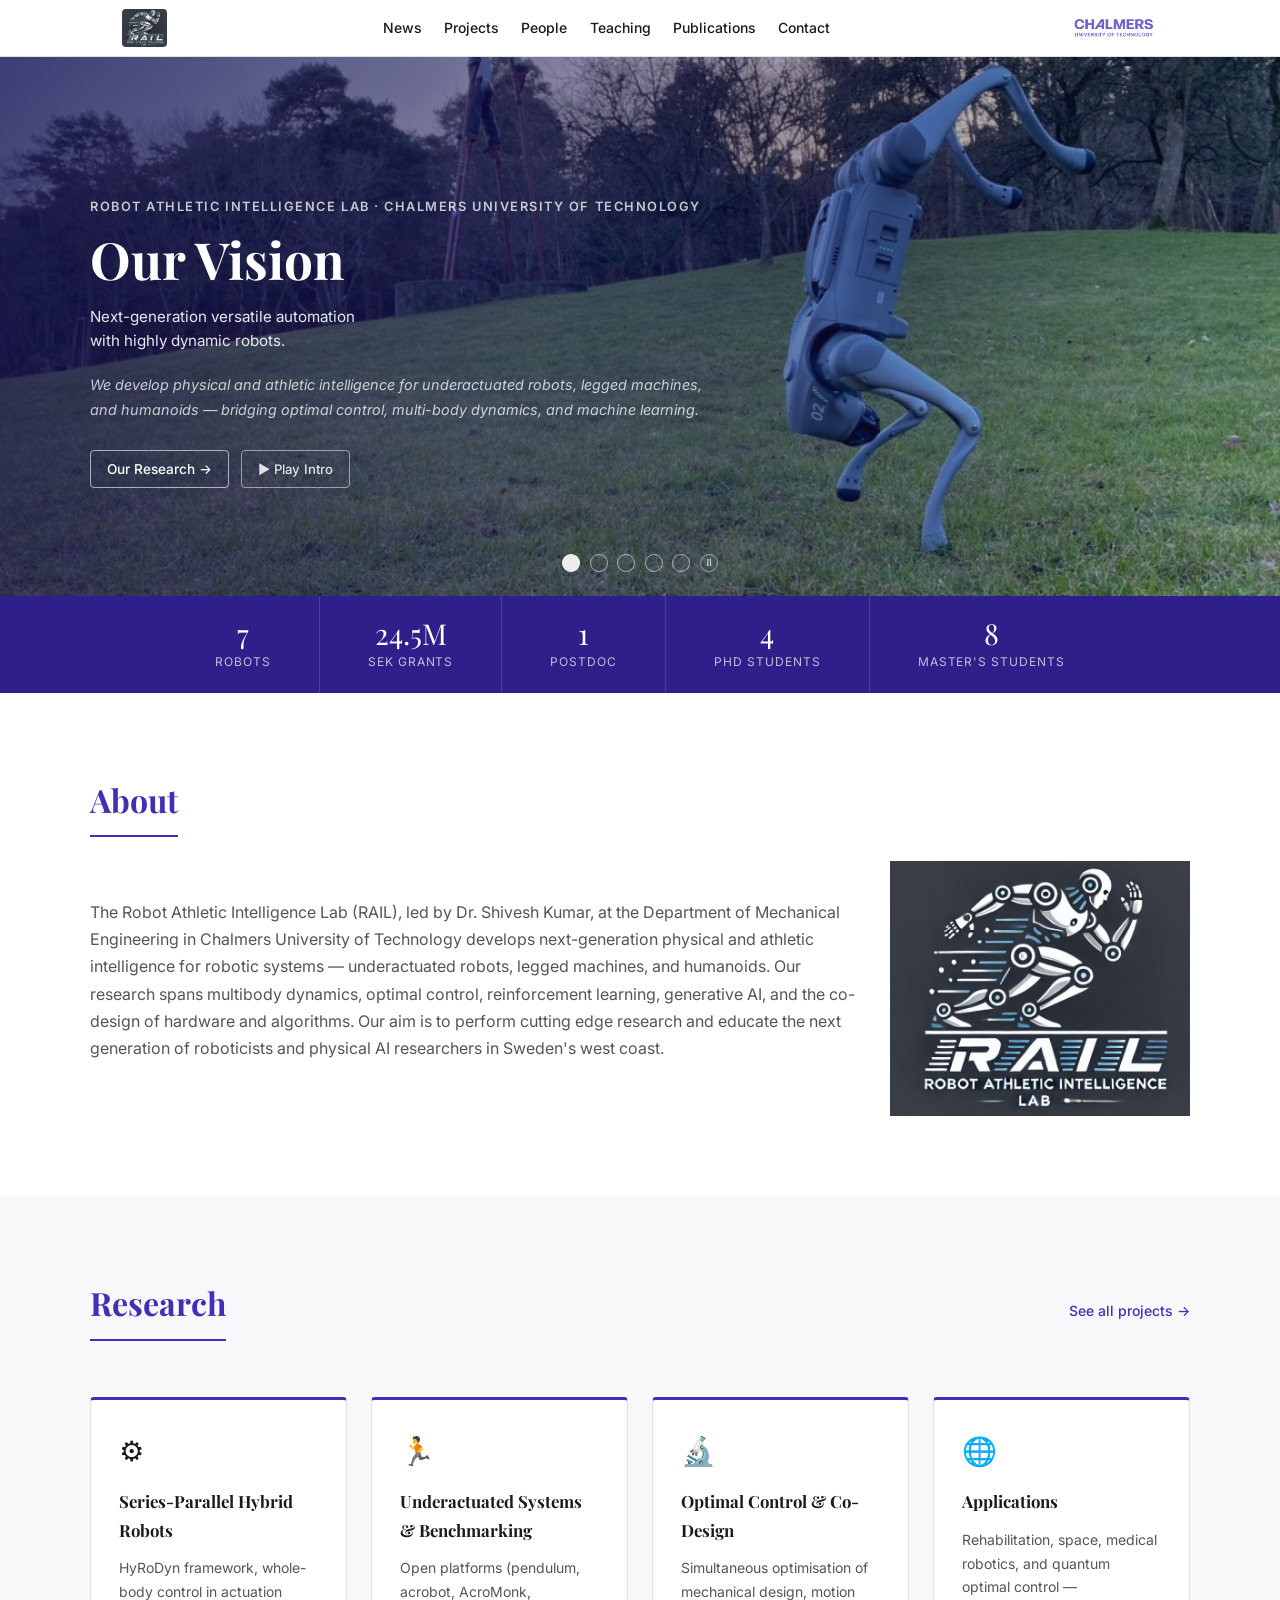
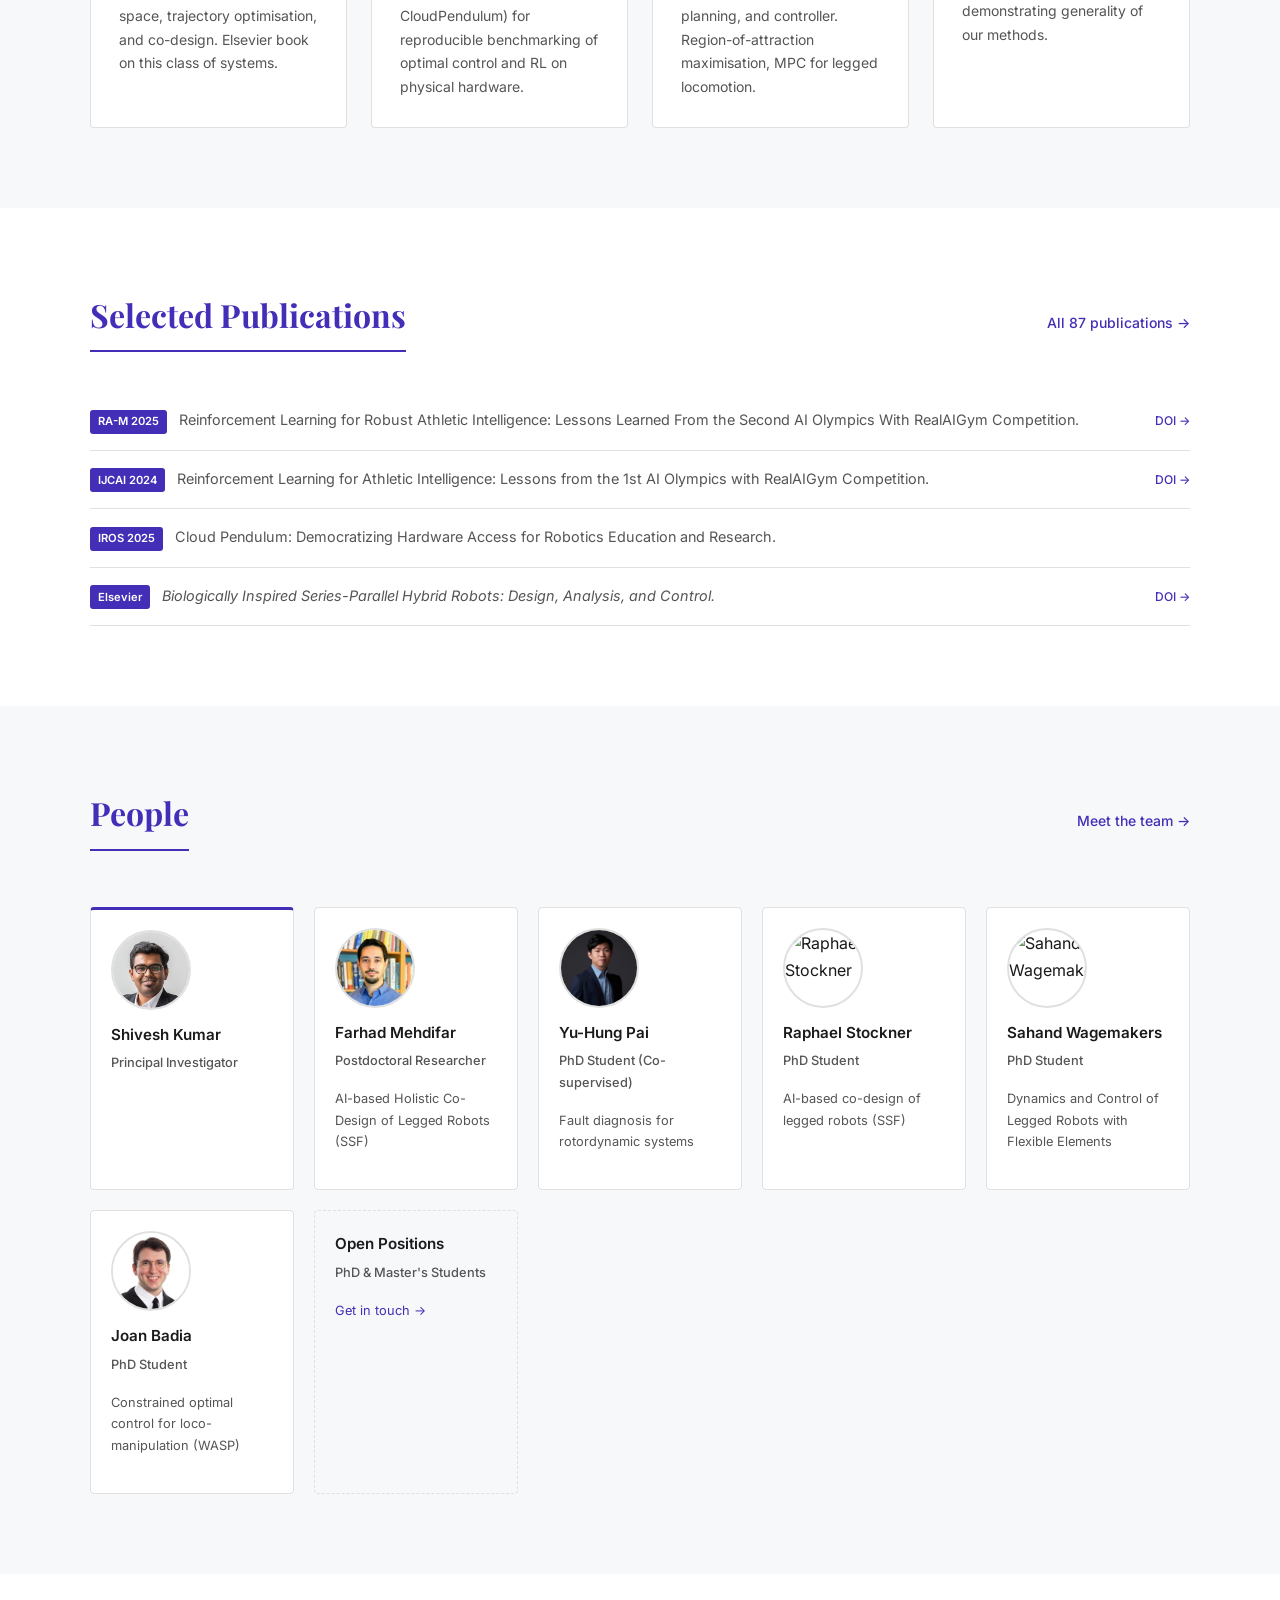
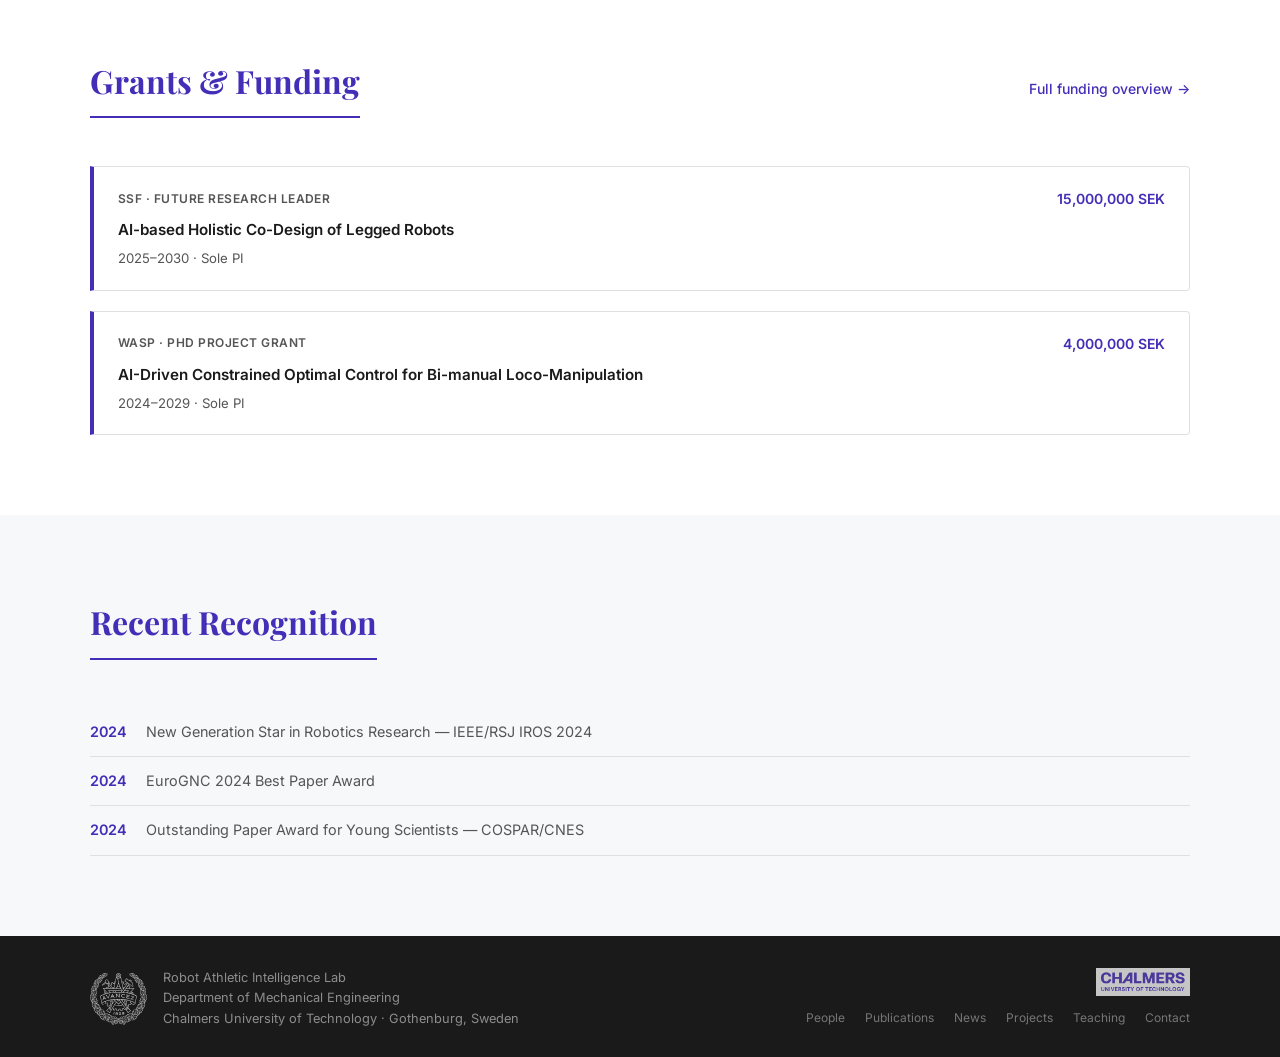
==== index.html @ a3340b0c "Add mobile-responsive layout with hamburger nav Co-Authored-By: Claude Sonnet 4.6 <noreply@anthropic" ====
<!DOCTYPE html>
<html lang="en">
<head>
  <meta charset="UTF-8" />
  <meta name="viewport" content="width=device-width, initial-scale=1.0" />
  <title>RAIL Lab – Robot Athletic Intelligence Lab, Chalmers</title>
  <link rel="stylesheet" href="style.css" />
  <link rel="preconnect" href="https://fonts.googleapis.com" />
  <link rel="preconnect" href="https://fonts.gstatic.com" crossorigin />
  <link href="https://fonts.googleapis.com/css2?family=Playfair+Display:wght@700&family=Inter:wght@400;500;600&display=swap" rel="stylesheet" />
</head>
<body>

  <nav>
    <div class="nav-inner">
      <a href="index.html" class="nav-logo"><img src="assets/logos/rail_logo_small.png" alt="RAIL Lab" /></a>
      <ul>
        
        <li><a href="news.html">News</a></li>
        <li><a href="projects.html">Projects</a></li>
        <li><a href="people.html">People</a></li>
        <li><a href="teaching.html">Teaching</a></li>
        <li><a href="publications.html">Publications</a></li>
        <li><a href="contact.html">Contact</a></li>
      </ul>
      <button class="nav-hamburger" aria-label="Toggle menu" onclick="this.classList.toggle('open');document.querySelector('nav ul').classList.toggle('open')"><span></span><span></span><span></span></button>
      <img src="assets/logos/chalmers_logo.png" alt="Chalmers University of Technology" class="nav-chalmers" />
    </div>
  </nav>

  <!-- HERO SLIDESHOW -->
  <header class="hero hero-slideshow">

    <div class="slideshow">

      <!-- Slide 1: Vision -->
      <div class="slide active">
        <img src="assets/hero/go2_headstand_garden.jpeg" alt="" />
        <div class="slide-text">
          <div class="slide-text-inner">
            <p class="hero-label">Robot Athletic Intelligence Lab · Chalmers University of Technology</p>
            <h1>Our Vision</h1>
            <p class="hero-title">Next-generation versatile automation<br>with highly dynamic robots.</p>
            <p class="hero-tagline">We develop physical and athletic intelligence for underactuated robots, legged machines, and humanoids — bridging optimal control, multi-body dynamics, and machine learning.</p>
            <div class="hero-links">
              <a href="projects.html">Our Research →</a>
              <button class="jingle-btn" onclick="document.getElementById('jingle-modal').classList.add('open');document.getElementById('jingle-video').play()">▶ Play Intro</button>
            </div>
          </div>
        </div>
      </div>

      <!-- Slide 2: PI -->
      <div class="slide">
        <img src="assets/hero/PI_HeroBanner.jpeg" alt="" style="object-position: center 20%;" />
        <span class="slide-photo-credit">Photo: Lisa Jabar</span>
        <div class="slide-text">
          <div class="slide-text-inner">
            <p class="hero-label">Principal Investigator</p>
            <h1>Shivesh Kumar</h1>
            <p class="hero-title">
              Assistant Professor (Tenure Track)<br>
              Department of Mechanical Engineering<br>
              Chalmers University of Technology, Gothenburg
            </p>
            <p class="hero-tagline">PhD <em>summa cum laude</em>, University of Bremen (2019) · Team Leader: Mechanics &amp; Control Team and Founder of Underactuated Robotics Lab, DFKI Bremen (2019–2023) · SSF Future Research Leader (2025–2030) · New Generation Star in Robotics Research, IROS 2024</p>
            <div class="hero-links">
              <a href="https://scholar.google.co.in/citations?user=2DlIOTsAAAAJ" target="_blank">Google Scholar</a>
              <a href="https://orcid.org/0000-0002-6254-3882" target="_blank">ORCID</a>
              <a href="https://www.chalmers.se/en/persons/shivesh/" target="_blank">Chalmers Profile</a>
              <a href="mailto:shivesh.kumar@chalmers.se">Email</a>
            </div>
          </div>
        </div>
      </div>

      <!-- Slide 3: Motto -->
      <div class="slide">
        <img src="assets/hero/gothenburg_science_festival.JPG" alt="" style="object-position: center 30%;" />
        <div class="slide-text">
          <div class="slide-text-inner">
            <p class="hero-label">Our Motto</p>
            <h1>Athletic Intelligence</h1>
            <p class="hero-tagline" style="font-size:1.05rem;opacity:0.9;font-style:normal;">Robots that move with the agility, efficiency, and resilience found in nature — underactuated, dynamic, and certifiably robust. An AI that is physically grounded yet connected to cognitive aspects of intelligence.</p>
            <div class="hero-links">
              <a href="projects.html">Research Themes →</a>
              <a href="projects.html">Funded Projects →</a>
              <a href="teaching.html">Teaching →</a>
            </div>
          </div>
        </div>
      </div>

      <!-- Slide 4: Awards & Funding -->
      <div class="slide">
        <img src="assets/hero/hej.jpeg" alt="" />
        <div class="slide-text">
          <div class="slide-text-inner">
            <p class="hero-label">Grants &amp; Recognition</p>
            <h1>Awards &amp; Funding</h1>
            <p class="hero-tagline" style="font-size:1rem;opacity:0.9;font-style:normal;line-height:1.9;">
              🏅 SSF Future Research Leader Grant · 15 MSEK · 2025–2030<br>
              🏅 WASP PhD Project Grant · 4 MSEK · 2024–2029<br>
              🏆 EuroGNC 2024 Best Paper Award<br>
              ⭐ New Generation Star in Robotics Research — IEEE/RSJ IROS 2024<br>
              🤖 No. of Robots: 7
            </p>
            <div class="hero-links">
              <a href="projects.html">All Projects →</a>
              <a href="publications.html">Publications →</a>
            </div>
          </div>
        </div>
      </div>

      <!-- Slide 5: Join the Lab -->
      <div class="slide">
        <img src="assets/hero/go2_standing_chalmers_garden.jpeg" alt="" />
        <div class="slide-text">
          <div class="slide-text-inner">
            <p class="hero-label">Join the Lab</p>
            <h1>Open Positions</h1>
            <p class="hero-tagline" style="font-size:1rem;opacity:0.9;font-style:normal;">We welcome motivated PhD students, postdoctoral researchers, and master's thesis students passionate about underactuated robotics, optimal control, reinforcement learning, and open reproducible science.</p>
            <div class="hero-links">
              <a href="people.html">Meet the Team →</a>
              <a href="contact.html">Get in Touch →</a>
            </div>
          </div>
        </div>
      </div>

    </div><!-- /.slideshow -->

    <!-- Dot navigation -->
    <div class="slide-dots" id="slide-dots">
      <button class="dot active" data-slide="0"></button>
      <button class="dot" data-slide="1"></button>
      <button class="dot" data-slide="2"></button>
      <button class="dot" data-slide="3"></button>
      <button class="dot" data-slide="4"></button>
      <button class="slide-playpause" id="slide-playpause" aria-label="Pause slideshow">⏸</button>
    </div>

  </header>

  <script>
    (function() {
      const slides = document.querySelectorAll('.slide');
      const dots   = document.querySelectorAll('.dot');
      let cur = 0, timer;
      let playing = true;
      const btn = document.getElementById('slide-playpause');

      function goTo(n) {
        slides[cur].classList.remove('active');
        dots[cur].classList.remove('active');
        cur = (n + slides.length) % slides.length;
        slides[cur].classList.add('active');
        dots[cur].classList.add('active');
      }

      function start() { timer = setInterval(() => goTo(cur + 1), 6000); }
      function stop()  { clearInterval(timer); }
      function reset() { stop(); start(); }

      btn.addEventListener('click', () => {
        if (playing) { stop(); btn.textContent = '▶'; btn.setAttribute('aria-label', 'Play slideshow'); }
        else         { start(); btn.textContent = '⏸'; btn.setAttribute('aria-label', 'Pause slideshow'); }
        playing = !playing;
      });

      dots.forEach(d => d.addEventListener('click', () => { goTo(+d.dataset.slide); if (playing) reset(); }));
      start();
    })();
  </script>

  <!-- JINGLE MODAL -->
  <div id="jingle-modal" class="jingle-modal" onclick="if(event.target===this){this.classList.remove('open');document.getElementById('jingle-video').pause();document.getElementById('jingle-video').currentTime=0;}">
    <div class="jingle-modal-inner">
      <button class="jingle-close" onclick="document.getElementById('jingle-modal').classList.remove('open');document.getElementById('jingle-video').pause();document.getElementById('jingle-video').currentTime=0;">×</button>
      <video id="jingle-video" src="assets/logos/rail_logo_5s.mp4" controls></video>
    </div>
  </div>

  <!-- STATS BAR -->
  <section class="stats-bar">
    <div class="stat"><span class="stat-num">7</span><span class="stat-label">Robots</span></div>
    <div class="stat"><span class="stat-num">24.5M</span><span class="stat-label">SEK Grants</span></div>
    <div class="stat"><span class="stat-num">1</span><span class="stat-label">Postdoc</span></div>
    <div class="stat"><span class="stat-num">4</span><span class="stat-label">PhD Students</span></div>
    <div class="stat"><span class="stat-num">8</span><span class="stat-label">Master's Students</span></div>
  </section>

  <!-- ABOUT -->
  <section class="section">
    <div class="container">
      <h2>About</h2>
      <div style="display:flex; gap:2rem; align-items:center;">
        <div style="flex:1;">
          <p>
            The Robot Athletic Intelligence Lab (RAIL), led by Dr. Shivesh Kumar, at the Department of
            Mechanical Engineering in Chalmers University of Technology develops next-generation physical
            and athletic intelligence for robotic systems — underactuated robots, legged machines, and
            humanoids. Our research spans multibody dynamics, optimal control, reinforcement learning,
            generative AI, and the co-design of hardware and algorithms. Our aim is to perform cutting
            edge research and educate the next generation of roboticists and physical AI researchers in
            Sweden's west coast.
          </p>
        </div>
        <img src="assets/logos/rail_logo.png" alt="RAIL Lab Logo" style="width:300px; flex-shrink:0;" />
      </div>
    </div>
  </section>

  <!-- RESEARCH PREVIEW -->
  <section class="section section-alt">
    <div class="container">
      <div class="section-header">
        <h2>Research</h2>
        <a href="projects.html" class="see-all">See all projects →</a>
      </div>
      <div class="theme-grid">
        <div class="theme-card">
          <div class="theme-icon">⚙</div>
          <h3>Series-Parallel Hybrid Robots</h3>
          <p>HyRoDyn framework, whole-body control in actuation space, trajectory optimisation, and co-design. Elsevier book on this class of systems.</p>
        </div>
        <div class="theme-card">
          <div class="theme-icon">🏃</div>
          <h3>Underactuated Systems &amp; Benchmarking</h3>
          <p>Open platforms (pendulum, acrobot, AcroMonk, CloudPendulum) for reproducible benchmarking of optimal control and RL on physical hardware.</p>
        </div>
        <div class="theme-card">
          <div class="theme-icon">🔬</div>
          <h3>Optimal Control &amp; Co-Design</h3>
          <p>Simultaneous optimisation of mechanical design, motion planning, and controller. Region-of-attraction maximisation, MPC for legged locomotion.</p>
        </div>
        <div class="theme-card">
          <div class="theme-icon">🌐</div>
          <h3>Applications</h3>
          <p>Rehabilitation, space, medical robotics, and quantum optimal control — demonstrating generality of our methods.</p>
        </div>
      </div>
    </div>
  </section>

  <!-- PUBLICATIONS PREVIEW -->
  <section class="section">
    <div class="container">
      <div class="section-header">
        <h2>Selected Publications</h2>
        <a href="publications.html" class="see-all">All 87 publications →</a>
      </div>
      <ul class="pub-list">
        <li>
          <span class="pub-venue">RA-M 2025</span>
          Reinforcement Learning for Robust Athletic Intelligence: Lessons Learned From the Second AI Olympics With RealAIGym Competition.
          <a href="https://doi.org/10.1109/MRA.2025.3631571" target="_blank" class="pub-doi">DOI →</a>
        </li>
        <li>
          <span class="pub-venue">IJCAI 2024</span>
          Reinforcement Learning for Athletic Intelligence: Lessons from the 1st AI Olympics with RealAIGym Competition.
          <a href="https://doi.org/10.24963/ijcai.2024/1043" target="_blank" class="pub-doi">DOI →</a>
        </li>
        <li>
          <span class="pub-venue">IROS 2025</span>
          Cloud Pendulum: Democratizing Hardware Access for Robotics Education and Research.
        </li>
        <li>
          <span class="pub-venue">Elsevier</span>
          <em>Biologically Inspired Series-Parallel Hybrid Robots: Design, Analysis, and Control.</em>
          <a href="https://doi.org/10.1016/C2020-0-02362-5" target="_blank" class="pub-doi">DOI →</a>
        </li>
      </ul>
    </div>
  </section>

  <!-- PEOPLE PREVIEW -->
  <section class="section section-alt">
    <div class="container">
      <div class="section-header">
        <h2>People</h2>
        <a href="people.html" class="see-all">Meet the team →</a>
      </div>
      <div class="people-grid">
        <div class="person-card person-lead">
          <img src="assets/people/shivesh.jpg" alt="Shivesh Kumar" class="member-photo" />
          <h3>Shivesh Kumar</h3>
          <p class="person-role">Principal Investigator</p>
        </div>
        <div class="person-card">
          <img src="assets/people/farhad.jpeg" alt="Farhad Mehdifar" class="member-photo" />
          <h3>Farhad Mehdifar</h3>
          <p class="person-role">Postdoctoral Researcher</p>
          <p class="person-note">AI-based Holistic Co-Design of Legged Robots (SSF)</p>
        </div>
        <div class="person-card">
          <img src="assets/people/yu_hung.jpeg" alt="Yu-Hung Pai" class="member-photo" />
          <h3>Yu-Hung Pai</h3>
          <p class="person-role">PhD Student (Co-supervised)</p>
          <p class="person-note">Fault diagnosis for rotordynamic systems</p>
        </div>
        <div class="person-card">
          <img src="assets/people/raphael.jpg" alt="Raphael Stockner" class="member-photo" style="object-position: 55% 20%;" />
          <h3>Raphael Stockner</h3>
          <p class="person-role">PhD Student</p>
          <p class="person-note">AI-based co-design of legged robots (SSF)</p>
        </div>
        <div class="person-card">
          <img src="assets/people/sahand.jpg" alt="Sahand Wagemakers" class="member-photo" style="object-position: 65% 20%;" />
          <h3>Sahand Wagemakers</h3>
          <p class="person-role">PhD Student</p>
          <p class="person-note">Dynamics and Control of Legged Robots with Flexible Elements</p>
        </div>
        <div class="person-card">
          <img src="assets/people/joan_badia.jpeg" alt="Joan Badia" class="member-photo" />
          <h3>Joan Badia</h3>
          <p class="person-role">PhD Student</p>
          <p class="person-note">Constrained optimal control for loco-manipulation (WASP)</p>
        </div>
        <div class="person-card person-open">
          <h3>Open Positions</h3>
          <p class="person-role">PhD &amp; Master's Students</p>
          <p class="person-note"><a href="contact.html">Get in touch →</a></p>
        </div>
      </div>
    </div>
  </section>

  <!-- GRANTS PREVIEW -->
  <section class="section">
    <div class="container">
      <div class="section-header">
        <h2>Grants &amp; Funding</h2>
        <a href="projects.html" class="see-all">Full funding overview →</a>
      </div>
      <div class="grant-list">
        <div class="grant">
          <div class="grant-meta">
            <span class="grant-funder">SSF · Future Research Leader</span>
            <span class="grant-amount">15,000,000 SEK</span>
          </div>
          <h3>AI-based Holistic Co-Design of Legged Robots</h3>
          <p>2025–2030 · Sole PI</p>
        </div>
        <div class="grant">
          <div class="grant-meta">
            <span class="grant-funder">WASP · PhD Project Grant</span>
            <span class="grant-amount">4,000,000 SEK</span>
          </div>
          <h3>AI-Driven Constrained Optimal Control for Bi-manual Loco-Manipulation</h3>
          <p>2024–2029 · Sole PI</p>
        </div>
      </div>
    </div>
  </section>

  <!-- AWARDS PREVIEW -->
  <section class="section section-alt">
    <div class="container">
      <h2>Recent Recognition</h2>
      <ul class="award-list">
        <li><span class="award-year">2024</span> New Generation Star in Robotics Research — IEEE/RSJ IROS 2024</li>
        <li><span class="award-year">2024</span> EuroGNC 2024 Best Paper Award</li>
        <li><span class="award-year">2024</span> Outstanding Paper Award for Young Scientists — COSPAR/CNES</li>
      </ul>
    </div>
  </section>

  <footer>
    <div class="footer-inner">
      <div class="footer-brand">
        <img src="assets/logos/chalmers_emblem.svg" alt="" class="footer-emblem" />
        <div class="footer-text">
          <p>Robot Athletic Intelligence Lab</p>
          <p>Department of Mechanical Engineering</p>
          <p>Chalmers University of Technology · Gothenburg, Sweden</p>
        </div>
      </div>
      <div class="footer-right">
        <img src="assets/logos/chalmers_logo.png" alt="Chalmers University of Technology" class="footer-chalmers-logo" />
        <div class="footer-links">
        
        <a href="people.html">People</a>
        <a href="publications.html">Publications</a>
        <a href="news.html">News</a><a href="projects.html">Projects</a>
        <a href="teaching.html">Teaching</a>
        <a href="contact.html">Contact</a>
        </div>
      </div>
    </div>
  </footer>

<script>document.querySelectorAll("nav ul a").forEach(function(a){a.addEventListener("click",function(){document.querySelector("nav ul").classList.remove("open");document.querySelector(".nav-hamburger").classList.remove("open");})});</script>
</body>
</html>
---- style.css ----
/* =========================================================
   RAIL Lab – Robot Athletic Intelligence Lab
   Minimal academic style + Chalmers blue hero
   ========================================================= */

:root {
  --blue:    #432EB7;  /* Chalmers purple */
  --blue-dk: #2e1f8a;
  --text:    #1a1a1a;
  --muted:   #555;
  --border:  #e0e0e0;
  --bg-alt:  #f7f8fa;
  --white:   #ffffff;
  --font-serif: 'Playfair Display', Georgia, serif;
  --font-sans:  'Inter', system-ui, sans-serif;
}

*, *::before, *::after { box-sizing: border-box; margin: 0; padding: 0; }

html { scroll-behavior: smooth; }

body {
  font-family: var(--font-sans);
  color: var(--text);
  line-height: 1.7;
  font-size: 16px;
}

a { color: var(--blue); text-decoration: none; }
a:hover { text-decoration: underline; }

/* ── NAV ─────────────────────────────────────────── */
nav {
  position: fixed;
  top: 0; left: 0; right: 0;
  z-index: 100;
  background: rgba(255,255,255,0.96);
  backdrop-filter: blur(6px);
  border-bottom: 1px solid var(--border);
}

.nav-inner {
  max-width: 1100px;
  margin: 0 auto;
  padding: 0 2rem;
  height: 56px;
  display: flex;
  align-items: center;
  justify-content: space-between;
}

.nav-logo {
  display: flex;
  align-items: center;
}

.nav-logo img {
  height: 38px;
  width: auto;
  display: block;
  border-radius: 4px;
}

nav ul {
  list-style: none;
  display: flex;
  gap: 1.4rem;
}

nav ul a {
  font-size: 0.875rem;
  font-weight: 500;
  color: var(--text);
  transition: color 0.2s;
}
nav ul a:hover { color: var(--blue); text-decoration: none; }

/* ── HERO ────────────────────────────────────────── */
.hero {
  background: var(--blue);
  color: var(--white);
  padding: 6rem 2rem 4rem;
  margin-top: 56px;
}

/* Slideshow variant */
.hero-slideshow {
  position: relative;
  overflow: hidden;
  background: var(--blue-dk);
  min-height: 540px;
}

.slideshow {
  position: absolute;
  inset: 0;
  z-index: 0;
}

.slide {
  position: absolute;
  inset: 0;
  opacity: 0;
  transition: opacity 1.2s ease;
}
.slide.active { opacity: 1; }

.slide img {
  position: absolute;
  inset: 0;
  width: 100%;
  height: 100%;
  object-fit: cover;
  object-position: center;
}

/* Per-slide gradient overlay */
.slide::before {
  content: '';
  position: absolute;
  inset: 0;
  z-index: 1;
  background: linear-gradient(
    to right,
    rgba(20, 10, 70, 0.72) 0%,
    rgba(20, 10, 70, 0.45) 55%,
    rgba(20, 10, 70, 0.15) 100%
  );
}

/* Text content inside each slide */
.slide-text {
  position: absolute;
  inset: 0;
  z-index: 2;
  display: flex;
  align-items: center;
  padding: 7rem 2rem 5rem;
}

.slide-text-inner {
  max-width: 640px;
  margin-left: calc((100% - 1100px) / 2);
  padding-left: 0;
}

@supports not (margin-left: calc((100% - 1100px) / 2)) {
  .slide-text-inner { margin-left: 2rem; }
}

/* Dot navigation — bottom centre of hero */
.slide-dots {
  position: absolute;
  bottom: 1.5rem;
  left: 50%;
  transform: translateX(-50%);
  z-index: 10;
  display: flex;
  flex-direction: row;
  gap: 0.6rem;
}

.dot {
  width: 18px;
  height: 18px;
  border-radius: 50%;
  border: 1.5px solid rgba(255,255,255,0.55);
  background: transparent;
  cursor: pointer;
  padding: 0;
  transition: background 0.2s, border-color 0.2s;
  flex-shrink: 0;
}
.dot.active {
  background: rgba(255,255,255,0.9);
  border-color: rgba(255,255,255,0.9);
}
.dot:hover { border-color: #fff; }

.hero-inner {
  max-width: 1100px;
  margin: 0 auto;
  display: flex;
  align-items: center;
  gap: 4rem;
}

.hero-text { flex: 1; }

.hero-label {
  font-size: 0.8rem;
  font-weight: 600;
  letter-spacing: 0.12em;
  text-transform: uppercase;
  opacity: 0.75;
  margin-bottom: 0.75rem;
}

.hero h1 {
  font-family: var(--font-serif);
  font-size: clamp(2rem, 4vw, 3.2rem);
  line-height: 1.15;
  margin-bottom: 1rem;
  color: var(--white);
}

.hero-title {
  font-size: 0.95rem;
  opacity: 0.9;
  line-height: 1.6;
  margin-bottom: 1.25rem;
}

.hero-tagline {
  font-style: italic;
  font-size: 0.9rem;
  opacity: 0.75;
  margin-bottom: 1.75rem;
}

.hero-links {
  display: flex;
  flex-wrap: wrap;
  gap: 0.75rem;
}

.hero-links a {
  display: inline-block;
  color: var(--white);
  border: 1.5px solid rgba(255,255,255,0.6);
  padding: 0.4rem 1rem;
  border-radius: 4px;
  font-size: 0.85rem;
  font-weight: 500;
  transition: background 0.2s, border-color 0.2s;
}
.hero-links a:hover {
  background: rgba(255,255,255,0.15);
  border-color: var(--white);
  text-decoration: none;
}


/* ── STATS BAR ──────────────────────────────────── */
.stats-bar {
  background: var(--blue-dk);
  display: flex;
  justify-content: center;
  gap: 0;
}

.stat {
  padding: 1.25rem 3rem;
  text-align: center;
  color: var(--white);
  border-right: 1px solid rgba(255,255,255,0.15);
}
.stat:last-child { border-right: none; }

.stat-num {
  display: block;
  font-family: var(--font-serif);
  font-size: 1.8rem;
  line-height: 1.2;
}
.stat-label {
  display: block;
  font-size: 0.75rem;
  letter-spacing: 0.08em;
  text-transform: uppercase;
  opacity: 0.7;
  margin-top: 0.1rem;
}

/* ── SECTIONS ───────────────────────────────────── */
.section { padding: 5rem 2rem; }
.section-alt { background: var(--bg-alt); }

.container {
  max-width: 1100px;
  margin: 0 auto;
}

h2 {
  font-family: var(--font-serif);
  font-size: clamp(1.5rem, 3vw, 2rem);
  color: var(--blue);
  margin-bottom: 1.5rem;
  padding-bottom: 0.5rem;
  border-bottom: 2px solid var(--blue);
  display: inline-block;
}

.section p { color: var(--muted); max-width: 780px; margin-bottom: 1rem; }
.section-sub { font-size: 0.9rem; margin-bottom: 1.5rem; }

/* ── RESEARCH THEMES ────────────────────────────── */
.theme-grid {
  display: grid;
  grid-template-columns: repeat(auto-fit, minmax(240px, 1fr));
  gap: 1.5rem;
  margin-top: 2rem;
}

.theme-card {
  background: var(--white);
  border: 1px solid var(--border);
  border-top: 3px solid var(--blue);
  border-radius: 4px;
  padding: 1.75rem;
}

.theme-icon {
  font-size: 1.75rem;
  margin-bottom: 0.75rem;
}

.theme-card h3 {
  font-family: var(--font-serif);
  font-size: 1.05rem;
  color: var(--text);
  margin-bottom: 0.75rem;
}

.theme-card p {
  font-size: 0.875rem;
  color: var(--muted);
  margin: 0;
}

/* ── PEOPLE ─────────────────────────────────────── */
.people-grid {
  display: grid;
  grid-template-columns: repeat(auto-fill, minmax(200px, 1fr));
  gap: 1.25rem;
  margin-top: 2rem;
}

.person-card {
  background: var(--white);
  border: 1px solid var(--border);
  border-radius: 4px;
  padding: 1.25rem;
}

.person-lead {
  border-top: 3px solid var(--blue);
}

.person-card h3 {
  font-size: 0.95rem;
  font-weight: 600;
  margin-bottom: 0.3rem;
}

.person-role {
  font-size: 0.8rem;
  color: var(--blue);
  font-weight: 500;
  margin-bottom: 0.4rem;
}

.person-email, .person-note {
  font-size: 0.8rem;
  color: var(--muted);
}

.people-note {
  margin-top: 2rem;
  font-size: 0.9rem;
  color: var(--muted);
  font-style: italic;
}

/* ── PUBLICATIONS ───────────────────────────────── */
.pub-list {
  list-style: none;
  margin-top: 1rem;
}

.pub-list li {
  padding: 1rem 0;
  border-bottom: 1px solid var(--border);
  font-size: 0.9rem;
  color: var(--muted);
  display: flex;
  align-items: baseline;
  gap: 0.75rem;
  flex-wrap: wrap;
}

.pub-venue {
  background: var(--blue);
  color: var(--white);
  font-size: 0.7rem;
  font-weight: 600;
  padding: 0.15rem 0.5rem;
  border-radius: 3px;
  white-space: nowrap;
  flex-shrink: 0;
}

.pub-role {
  margin-left: auto;
  font-size: 0.75rem;
  color: var(--blue);
  font-weight: 500;
  white-space: nowrap;
}

.pub-note {
  margin-top: 1.5rem;
  font-size: 0.875rem;
}

/* ── GRANTS ─────────────────────────────────────── */
.grant-list { margin-top: 1.5rem; display: flex; flex-direction: column; gap: 1.25rem; }

.grant {
  background: var(--white);
  border: 1px solid var(--border);
  border-left: 4px solid var(--blue);
  border-radius: 0 4px 4px 0;
  padding: 1.25rem 1.5rem;
}

.grant-meta {
  display: flex;
  justify-content: space-between;
  align-items: center;
  margin-bottom: 0.4rem;
  flex-wrap: wrap;
  gap: 0.5rem;
}

.grant-funder {
  font-size: 0.75rem;
  font-weight: 600;
  letter-spacing: 0.04em;
  text-transform: uppercase;
  color: var(--muted);
}

.grant-amount {
  font-size: 0.875rem;
  font-weight: 600;
  color: var(--blue);
}

.grant h3 {
  font-size: 0.95rem;
  font-weight: 600;
  margin-bottom: 0.25rem;
}

.grant p { font-size: 0.825rem; color: var(--muted); margin: 0; }

/* ── AWARDS ─────────────────────────────────────── */
.award-list {
  list-style: none;
  margin-top: 1.5rem;
}

.award-list li {
  padding: 0.75rem 0;
  border-bottom: 1px solid var(--border);
  font-size: 0.9rem;
  color: var(--muted);
  display: flex;
  gap: 1rem;
  align-items: baseline;
}

.award-year {
  font-weight: 600;
  color: var(--blue);
  flex-shrink: 0;
  width: 2.5rem;
}

/* ── CONTACT ────────────────────────────────────── */
.contact-grid {
  display: grid;
  grid-template-columns: 1fr 1fr;
  gap: 3rem;
  margin-top: 1.5rem;
}

.contact-grid p { margin-bottom: 0.5rem; }

.contact-links {
  display: flex;
  flex-direction: column;
  gap: 0.75rem;
  padding-top: 0.25rem;
}

.contact-links a {
  font-size: 0.9rem;
  font-weight: 500;
}

/* ── FOOTER ─────────────────────────────────────── */
footer {
  background: var(--text);
  color: rgba(255,255,255,0.5);
  padding: 2rem 2rem 1.75rem;
  font-size: 0.8rem;
}

.footer-inner {
  max-width: 1100px;
  margin: 0 auto;
  display: flex;
  align-items: center;
  justify-content: space-between;
  gap: 2rem;
  flex-wrap: wrap;
}

.footer-brand {
  display: flex;
  align-items: center;
  gap: 1rem;
}

.footer-emblem {
  height: 52px;
  width: auto;
  opacity: 0.8;
}

.footer-text { text-align: left; }
.footer-text p { margin: 0; line-height: 1.6; }

.footer-right {
  display: flex;
  flex-direction: column;
  align-items: flex-end;
  gap: 0.75rem;
}

.footer-chalmers-logo {
  height: 28px;
  width: auto;
  mix-blend-mode: screen;
  opacity: 0.75;
}

.footer-links {
  display: flex;
  gap: 1.25rem;
  flex-wrap: wrap;
  justify-content: flex-end;
}

.footer-links a {
  color: rgba(255,255,255,0.4);
  font-size: 0.75rem;
  transition: color 0.2s;
}
.footer-links a:hover { color: rgba(255,255,255,0.8); text-decoration: none; }

/* ── NAV ACTIVE ─────────────────────────────────── */
nav ul a.nav-active {
  color: var(--blue);
  font-weight: 600;
}

.nav-logo { text-decoration: none; }
.nav-logo:hover { text-decoration: none; }

.nav-chalmers {
  height: 26px;
  width: auto;
  display: block;
  opacity: 0.75;
  margin-left: 1.5rem;
  flex-shrink: 0;
}
.nav-chalmers:hover { opacity: 1; }

/* ── SECTION HEADER (with see-all link) ─────────── */
.section-header {
  display: flex;
  align-items: baseline;
  justify-content: space-between;
  margin-bottom: 0;
  gap: 1rem;
  flex-wrap: wrap;
}

.see-all {
  font-size: 0.875rem;
  font-weight: 500;
  color: var(--blue);
  white-space: nowrap;
}

/* ── PAGE HERO (inner pages) ────────────────────── */
.page-hero {
  background: var(--blue);
  color: var(--white);
  padding: 5rem 2rem 3.5rem;
  margin-top: 56px;
}

.page-hero-label {
  font-size: 0.75rem;
  font-weight: 600;
  letter-spacing: 0.12em;
  text-transform: uppercase;
  opacity: 0.65;
  margin-bottom: 0.6rem;
}

.page-hero h1 {
  font-family: var(--font-serif);
  font-size: clamp(1.8rem, 4vw, 2.8rem);
  color: var(--white);
  margin-bottom: 1rem;
  line-height: 1.15;
}

.page-hero-sub {
  font-size: 0.975rem;
  opacity: 0.85;
  max-width: 680px;
  line-height: 1.7;
  color: var(--white) !important;
  margin-bottom: 0 !important;
}

/* ── RESEARCH PAGE ──────────────────────────────── */
.research-theme { max-width: 820px; }
.research-theme p { color: var(--muted); margin-bottom: 1rem; max-width: 100%; }

.theme-label {
  font-size: 0.7rem;
  font-weight: 700;
  letter-spacing: 0.12em;
  text-transform: uppercase;
  color: var(--blue);
  margin-bottom: 0.4rem;
}

.subheading {
  font-family: var(--font-serif);
  font-size: 1.1rem;
  color: var(--text);
  margin: 2rem 0 0.75rem;
}

.project-grid {
  display: grid;
  grid-template-columns: repeat(auto-fill, minmax(220px, 1fr));
  gap: 1rem;
  margin: 1rem 0 1.5rem;
}

.project-card {
  background: var(--white);
  border: 1px solid var(--border);
  border-radius: 4px;
  padding: 1.25rem;
}

.project-card h4 {
  font-size: 0.9rem;
  font-weight: 600;
  margin-bottom: 0.4rem;
  color: var(--text);
}

.project-card p {
  font-size: 0.825rem;
  color: var(--muted);
  margin: 0 !important;
}

.project-tags {
  display: flex;
  flex-wrap: wrap;
  gap: 0.5rem;
  margin-top: 1.5rem;
}

.tag {
  font-size: 0.75rem;
  padding: 0.25rem 0.65rem;
  border: 1px solid var(--border);
  border-radius: 20px;
  color: var(--muted);
  background: var(--white);
}

.ext-link {
  display: inline-block;
  font-size: 0.875rem;
  font-weight: 500;
  color: var(--blue);
}

/* ── PEOPLE PAGE ────────────────────────────────── */
.pi-card {
  display: flex;
  gap: 3rem;
  align-items: flex-start;
  margin-top: 2rem;
}

.pi-photo img {
  width: 160px;
  height: 160px;
  border-radius: 50%;
  object-fit: cover;
  object-position: top;
  border: 3px solid var(--border);
}

.pi-bio { flex: 1; }

.pi-bio h3 {
  font-family: var(--font-serif);
  font-size: 1.5rem;
  margin-bottom: 0.25rem;
  color: var(--text);
}

.pi-title {
  font-size: 0.875rem;
  color: var(--blue);
  font-weight: 500;
  margin-bottom: 1rem !important;
}

.pi-bio p { color: var(--muted); margin-bottom: 0.75rem; max-width: 100%; }

.pi-links {
  display: flex;
  flex-wrap: wrap;
  gap: 1rem;
  margin-top: 1rem;
}

.pi-links a { font-size: 0.875rem; font-weight: 500; }

.people-grid-full {
  display: grid;
  grid-template-columns: repeat(auto-fill, minmax(260px, 1fr));
  gap: 1.25rem;
  margin-top: 2rem;
}

.person-card-full {
  background: var(--white);
  border: 1px solid var(--border);
  border-radius: 4px;
  padding: 1.5rem;
}

.person-card-full h3 {
  font-size: 1rem;
  font-weight: 600;
  margin-bottom: 0.3rem;
}

.member-photo {
  width: 80px;
  height: 80px;
  border-radius: 50%;
  object-fit: cover;
  object-position: top;
  border: 2px solid var(--border);
  display: block;
  margin-bottom: 0.75rem;
}

/* ── PUBLICATIONS PAGE ──────────────────────────── */
.pub-filter-bar {
  display: flex;
  gap: 0.5rem;
  margin-bottom: 2rem;
  flex-wrap: wrap;
}

.filter-btn {
  padding: 0.4rem 1rem;
  border-radius: 20px;
  font-size: 0.825rem;
  font-weight: 500;
  cursor: pointer;
  border: 1.5px solid var(--border);
  background: var(--white);
  color: var(--muted);
  transition: all 0.15s;
  font-family: var(--font-sans);
}

.filter-btn.active,
.filter-btn:hover {
  border-color: var(--blue);
  color: var(--blue);
  background: #ece9f8;
}

.pub-group { margin-bottom: 2.5rem; }

.pub-group-heading {
  font-family: var(--font-serif);
  font-size: 1.1rem;
  color: var(--text);
  margin-bottom: 0.5rem;
  padding-bottom: 0.4rem;
  border-bottom: 1px solid var(--border);
}

.pub-list-full { list-style: none; }

.pub-group-note {
  font-size: 0.85rem;
  color: var(--muted);
  margin-bottom: 0.75rem;
  font-style: normal;
}

.pub-list-full li {
  padding: 0.85rem 0.75rem;
  border-radius: 4px;
  display: flex;
  gap: 0.75rem;
  align-items: baseline;
  flex-wrap: wrap;
  transition: background 0.15s;
}

.pub-list-full li:hover { background: var(--bg-alt); }

.pub-body {
  font-size: 0.875rem;
  color: var(--muted);
  flex: 1;
}

.pub-authors {
  display: block;
  font-size: 0.8rem;
  color: #999;
  margin-top: 0.2rem;
}

.pub-scholar-note {
  margin-top: 2rem;
  font-size: 0.875rem;
  color: var(--muted);
  padding-top: 1.5rem;
  border-top: 1px solid var(--border);
}

/* ── ALUMNI ─────────────────────────────────── */
.alumni-subheading {
  font-family: var(--font-serif);
  font-size: 1rem;
  color: var(--text);
  margin-bottom: 0.75rem;
}

.alumni-list {
  list-style: none;
  border-top: 1px solid var(--border);
}

.alumni-list li {
  display: grid;
  grid-template-columns: 200px 1fr auto;
  gap: 0.5rem 1.5rem;
  align-items: baseline;
  padding: 0.6rem 0;
  border-bottom: 1px solid var(--border);
  font-size: 0.875rem;
}

.alumni-name {
  font-weight: 600;
  color: var(--text);
}

.alumni-project {
  color: var(--muted);
  font-style: italic;
}

.alumni-meta {
  color: var(--muted);
  font-size: 0.8rem;
  white-space: nowrap;
}

@media (max-width: 680px) {
  .alumni-list li {
    grid-template-columns: 1fr;
    gap: 0.15rem;
  }
  .alumni-meta { text-align: left; }
}

.pub-venue-upcoming {
  background: var(--blue);
}

.pub-award {
  display: inline-block;
  margin-top: 0.3rem;
  font-size: 0.75rem;
  font-weight: 600;
  color: #b45309;
  background: #fef3c7;
  border: 1px solid #fcd34d;
  padding: 0.15rem 0.5rem;
  border-radius: 3px;
}

.pub-item-book { align-items: flex-start; }

.pub-chapters {
  margin-top: 0.5rem;
}

.pub-chapters summary {
  font-size: 0.8rem;
  color: var(--blue);
  cursor: pointer;
  font-weight: 500;
}

.chapter-list {
  margin: 0.5rem 0 0 1.25rem;
  font-size: 0.8rem;
  color: var(--muted);
  line-height: 1.8;
}

/* ── GRANTS PAGE ────────────────────────────────── */
.grant-major {
  border-left-width: 6px;
}

.grant-desc {
  margin-top: 0.5rem !important;
  font-size: 0.825rem !important;
}

.grant .ext-link { margin-top: 0.75rem; }

/* ── CONTACT PAGE ───────────────────────────────── */
.contact-grid-full {
  display: grid;
  grid-template-columns: 1fr 1fr;
  gap: 4rem;
  margin-top: 1.5rem;
}

.contact-block h2 { display: block; }
.contact-block p { color: var(--muted); margin-bottom: 0.5rem; font-size: 0.9rem; }

.contact-ext-links {
  display: flex;
  flex-direction: column;
  gap: 0.5rem;
  margin-top: 1.25rem;
}

.contact-ext-links a { font-size: 0.875rem; font-weight: 500; }

.contact-checklist {
  margin: 0.75rem 0 0 1.25rem;
  font-size: 0.875rem;
  color: var(--muted);
}

.contact-checklist li { margin-bottom: 0.25rem; }

/* ── PROJECTS PAGE ──────────────────────────────── */
.project-entry {
  border: 1px solid var(--border);
  border-radius: 6px;
  overflow: hidden;
  margin-bottom: 2rem;
  background: var(--white);
}

.project-entry-header {
  display: flex;
  align-items: flex-start;
  justify-content: space-between;
  gap: 1.5rem;
  padding: 1.5rem 1.75rem 0;
  flex-wrap: wrap;
}

.project-funder {
  display: block;
  font-size: 0.72rem;
  font-weight: 600;
  letter-spacing: 0.06em;
  text-transform: uppercase;
  color: var(--muted);
  margin-bottom: 0.4rem;
}

.project-title {
  font-family: var(--font-serif);
  font-size: 1.2rem;
  color: var(--text);
  border: none;
  padding: 0;
  margin: 0;
  display: block;
}

.project-link {
  font-size: 0.825rem;
  font-weight: 500;
  color: var(--blue);
  white-space: nowrap;
  flex-shrink: 0;
  padding-top: 0.2rem;
}

.project-entry-body {
  padding: 1.25rem 1.75rem 1.5rem;
  border-top: 1px solid var(--border);
  margin-top: 1rem;
}

.project-entry-body p {
  color: var(--muted);
  font-size: 0.9rem;
  margin-bottom: 0.75rem;
  max-width: 100%;
}

.project-meta-row {
  display: flex;
  flex-wrap: wrap;
  gap: 1.25rem;
  margin: 1rem 0 0.5rem;
  font-size: 0.825rem;
  color: var(--muted);
}

/* ── OPEN POSITION CARD ─────────────────────────── */
.person-open {
  border: 1.5px dashed var(--border);
  background: var(--bg-alt);
}

/* ── TEACHING PAGE ──────────────────────────────── */
.course-card {
  border: 1px solid var(--border);
  border-radius: 6px;
  padding: 1.5rem 1.75rem;
  margin-bottom: 1.5rem;
  background: var(--white);
}

.course-highlight {
  border-top: 3px solid var(--blue);
}

.course-header {
  display: flex;
  justify-content: space-between;
  align-items: flex-start;
  gap: 1rem;
  margin-bottom: 0.75rem;
  flex-wrap: wrap;
}

.course-code {
  display: inline-block;
  font-size: 0.72rem;
  font-weight: 700;
  letter-spacing: 0.08em;
  text-transform: uppercase;
  color: var(--blue);
  margin-bottom: 0.2rem;
}

.course-name {
  font-family: var(--font-serif);
  font-size: 1.1rem;
  color: var(--text);
  margin: 0;
}

.course-level {
  font-size: 0.78rem;
  font-weight: 600;
  color: var(--muted);
  white-space: nowrap;
  padding-top: 0.15rem;
}

.course-desc {
  font-size: 0.875rem;
  color: var(--muted);
  margin-bottom: 1rem;
  max-width: 100%;
}

.course-desc-row {
  display: flex;
  gap: 1.5rem;
  align-items: flex-start;
  margin-bottom: 1rem;
}
.course-desc-row .course-desc {
  margin-bottom: 0;
  flex: 1;
}
.course-desc-row .course-video {
  width: 280px;
  flex-shrink: 0;
  padding-bottom: 0;
  height: 158px; /* 280 × 9/16 */
}
.course-graphic {
  width: 220px;
  flex-shrink: 0;
  border-radius: 4px;
  object-fit: contain;
}

.course-video {
  position: relative;
  width: 100%;
  padding-bottom: 56.25%; /* 16:9 */
  margin-bottom: 1.25rem;
  border-radius: 4px;
  overflow: hidden;
  background: #000;
}
.course-video-thumb {
  display: block;
  position: absolute;
  inset: 0;
}
.course-video-thumb img {
  width: 100%;
  height: 100%;
  object-fit: cover;
  display: block;
}
.yt-play-btn {
  position: absolute;
  top: 50%;
  left: 50%;
  transform: translate(-50%, -50%);
  background: rgba(0, 0, 0, 0.72);
  color: #fff;
  font-size: 2rem;
  width: 64px;
  height: 64px;
  border-radius: 50%;
  display: flex;
  align-items: center;
  justify-content: center;
  pointer-events: none;
  transition: background 0.2s;
}
.course-video-thumb:hover .yt-play-btn {
  background: rgba(200, 0, 0, 0.85);
}
.course-video iframe {
  position: absolute;
  inset: 0;
  width: 100%;
  height: 100%;
  border: none;
}

.course-runs { display: flex; flex-direction: column; gap: 0.5rem; }

.course-run {
  display: flex;
  align-items: center;
  gap: 0.75rem;
  font-size: 0.825rem;
  flex-wrap: wrap;
}

.run-term {
  font-weight: 600;
  color: var(--text);
  min-width: 5rem;
}

.run-role {
  font-size: 0.72rem;
  font-weight: 600;
  padding: 0.15rem 0.5rem;
  border-radius: 3px;
  white-space: nowrap;
}

.role-examiner { background: #e8f0f9; color: var(--blue); }
.role-teacher  { background: #f0fdf4; color: #166534; }
.role-ta       { background: var(--bg-alt); color: var(--muted); }

.run-detail { color: var(--muted); font-size: 0.8rem; }

/* guest teaching list */
.teaching-list { list-style: none; margin-top: 1rem; }

.teaching-item {
  padding: 1.25rem 0;
  border-bottom: 1px solid var(--border);
}
.teaching-item:last-child { border-bottom: none; }

.teaching-meta {
  display: flex;
  justify-content: space-between;
  font-size: 0.78rem;
  color: var(--muted);
  margin-bottom: 0.3rem;
  flex-wrap: wrap;
  gap: 0.5rem;
}

.teaching-where { font-weight: 600; }
.teaching-when  { }

.teaching-body {
  display: flex;
  align-items: baseline;
  gap: 0.75rem;
  flex-wrap: wrap;
  margin-bottom: 0.3rem;
}

.teaching-body strong { font-size: 0.925rem; }

.teaching-role {
  font-size: 0.75rem;
  font-weight: 600;
  color: var(--blue);
}

.teaching-detail {
  font-size: 0.825rem;
  color: var(--muted);
  margin: 0 !important;
  max-width: 100% !important;
}

/* supervision summary */
.supervision-summary {
  display: flex;
  gap: 0;
  border: 1px solid var(--border);
  border-radius: 6px;
  overflow: hidden;
  margin: 1.5rem 0 2.5rem;
}

.sup-stat {
  flex: 1;
  padding: 1.25rem 1rem;
  text-align: center;
  border-right: 1px solid var(--border);
}
.sup-stat:last-child { border-right: none; }

.sup-num {
  display: block;
  font-family: var(--font-serif);
  font-size: 2rem;
  color: var(--blue);
  line-height: 1.1;
}

.sup-label {
  display: block;
  font-size: 0.75rem;
  color: var(--muted);
  margin-top: 0.2rem;
  line-height: 1.4;
}

.sup-label small { font-size: 0.7rem; }

.sup-list { list-style: none; margin: 0.75rem 0 1.5rem; }

.sup-list li {
  padding: 0.6rem 0;
  border-bottom: 1px solid var(--border);
  font-size: 0.875rem;
  color: var(--muted);
}
.sup-list li:last-child { border-bottom: none; }
.sup-list li strong { color: var(--text); }

.sup-note {
  display: block;
  font-size: 0.78rem;
  color: #999;
  margin-top: 0.1rem;
}

/* ── JINGLE BUTTON & MODAL ──────────────────────── */
.jingle-btn {
  display: inline-flex;
  align-items: center;
  gap: 0.45rem;
  background: transparent;
  border: 1.5px solid rgba(255,255,255,0.5);
  color: rgba(255,255,255,0.85);
  font-family: var(--font-sans);
  font-size: 0.825rem;
  font-weight: 500;
  padding: 0.4rem 1rem;
  border-radius: 4px;
  cursor: pointer;
  transition: background 0.2s, border-color 0.2s;
}
.jingle-btn:hover {
  background: rgba(255,255,255,0.12);
  border-color: rgba(255,255,255,0.8);
}

.jingle-modal {
  display: none;
  position: fixed;
  inset: 0;
  z-index: 999;
  background: rgba(0,0,0,0.8);
  align-items: center;
  justify-content: center;
}
.jingle-modal.open { display: flex; }

.jingle-modal-inner {
  position: relative;
  max-width: 560px;
  width: 90%;
}

.jingle-modal video {
  width: 100%;
  border-radius: 8px;
  display: block;
}

.jingle-close {
  position: absolute;
  top: -2.25rem;
  right: 0;
  background: none;
  border: none;
  color: rgba(255,255,255,0.75);
  font-size: 1.5rem;
  cursor: pointer;
  line-height: 1;
}
.jingle-close:hover { color: #fff; }

/* ── DUO PERSON CARDS ───────────────────────────── */
.person-card-duo {
  background: var(--white);
  border: 1px solid var(--border);
  border-radius: 4px;
  padding: 1.5rem;
}

.duo-photos {
  display: flex;
  gap: 0.75rem;
  margin-bottom: 0.75rem;
}

.duo-photos .member-photo {
  margin-bottom: 0;
}

.duo-names h3 {
  font-size: 0.95rem;
  font-weight: 600;
  display: inline;
}

.duo-names h3:not(:last-child)::after {
  content: " &";
}

/* ── SLIDE PLAY/PAUSE ───────────────────────────── */
.slide-playpause {
  background: none;
  border: 1.5px solid rgba(255,255,255,0.45);
  color: rgba(255,255,255,0.75);
  font-size: 0.65rem;
  width: 18px;
  height: 18px;
  border-radius: 50%;
  cursor: pointer;
  display: flex;
  align-items: center;
  justify-content: center;
  flex-shrink: 0;
  transition: border-color 0.2s, color 0.2s;
  padding: 0;
  line-height: 1;
}
.slide-playpause:hover {
  border-color: rgba(255,255,255,0.9);
  color: #fff;
}

/* ── SLIDE PHOTO CREDIT ─────────────────────────── */
.slide-photo-credit {
  position: absolute;
  bottom: 1.5rem;
  right: 1.5rem;
  font-size: 0.65rem;
  color: rgba(255,255,255,0.55);
  z-index: 10;
  font-style: italic;
}

/* ── PUBLICATION DOI LINK ───────────────────────── */
.pub-doi {
  margin-left: auto;
  font-size: 0.75rem;
  color: var(--blue);
  font-weight: 500;
  white-space: nowrap;
}

/* ── PROJECT PHOTO ROW ──────────────────────────── */
.project-desc-row {
  display: flex;
  gap: 1.5rem;
  align-items: flex-start;
}

.project-photo {
  width: 320px;
  flex-shrink: 0;
  border-radius: 4px;
  object-fit: cover;
}

/* ── HAMBURGER MENU ─────────────────────────────── */
.nav-hamburger {
  display: none;
  background: none;
  border: none;
  cursor: pointer;
  padding: 0.25rem;
  flex-direction: column;
  gap: 5px;
}
.nav-hamburger span {
  display: block;
  width: 22px;
  height: 2px;
  background: var(--text);
  border-radius: 2px;
  transition: all 0.25s;
}
.nav-hamburger.open span:nth-child(1) { transform: translateY(7px) rotate(45deg); }
.nav-hamburger.open span:nth-child(2) { opacity: 0; }
.nav-hamburger.open span:nth-child(3) { transform: translateY(-7px) rotate(-45deg); }

/* ── RESPONSIVE ─────────────────────────────────── */
@media (max-width: 760px) {
  /* Nav */
  .nav-hamburger { display: flex; }
  .nav-chalmers { display: none; }
  nav ul {
    display: none;
    flex-direction: column;
    gap: 0;
    position: absolute;
    top: 56px;
    left: 0;
    right: 0;
    background: var(--white);
    border-bottom: 1px solid var(--border);
    padding: 0.5rem 0;
    z-index: 999;
    box-shadow: 0 4px 12px rgba(0,0,0,0.08);
  }
  nav ul.open { display: flex; }
  nav ul li a {
    display: block;
    padding: 0.75rem 2rem;
    font-size: 0.95rem;
  }
  nav { position: relative; }

  /* Hero */
  .hero-inner { flex-direction: column; gap: 1.5rem; text-align: center; }
  .hero-links { justify-content: center; }
  .slide-text { padding: 4.5rem 1.25rem 3.5rem; }
  .slide-text-inner { margin-left: 0; }
  .slide-text-inner h1 { font-size: 1.6rem; }
  .slide-text-inner .hero-tagline { font-size: 0.875rem !important; }

  /* Stats */
  .stats-bar { flex-wrap: wrap; }
  .stat { padding: 1rem 1.25rem; flex: 1 1 45%; }

  /* Section */
  .section { padding: 3rem 1.25rem; }
  .section-header { flex-direction: column; gap: 0.25rem; }
  .container { padding: 0; }

  /* People */
  .pi-card { flex-direction: column; gap: 1.5rem; }
  .pi-photo img { width: 110px; height: 110px; }
  .people-grid-full { grid-template-columns: repeat(auto-fill, minmax(140px, 1fr)); }

  /* Projects / News cards */
  .project-entry-header { flex-direction: column; gap: 0.5rem; }
  .project-desc-row { flex-direction: column; }
  .project-photo { width: 100% !important; max-height: 220px; object-fit: cover; }
  .project-meta-row { flex-direction: column; gap: 0.5rem; }

  /* Teaching */
  .course-desc-row { flex-direction: column; }
  .course-desc-row .course-video { width: 100%; height: auto; aspect-ratio: 16/9; }
  .course-graphic { width: 100% !important; }

  /* Contact */
  .contact-grid { grid-template-columns: 1fr; gap: 1.5rem; }
  .contact-grid-full { grid-template-columns: 1fr; gap: 2rem; }

  /* Publications */
  .pub-filter-bar { flex-wrap: wrap; gap: 0.4rem; }
  .filter-btn { font-size: 0.75rem; padding: 0.3rem 0.75rem; }

  /* Footer */
  .footer-inner { flex-direction: column; align-items: flex-start; gap: 1.5rem; }
  .footer-right { align-items: flex-start; }
  .footer-links { flex-wrap: wrap; justify-content: flex-start; }
}
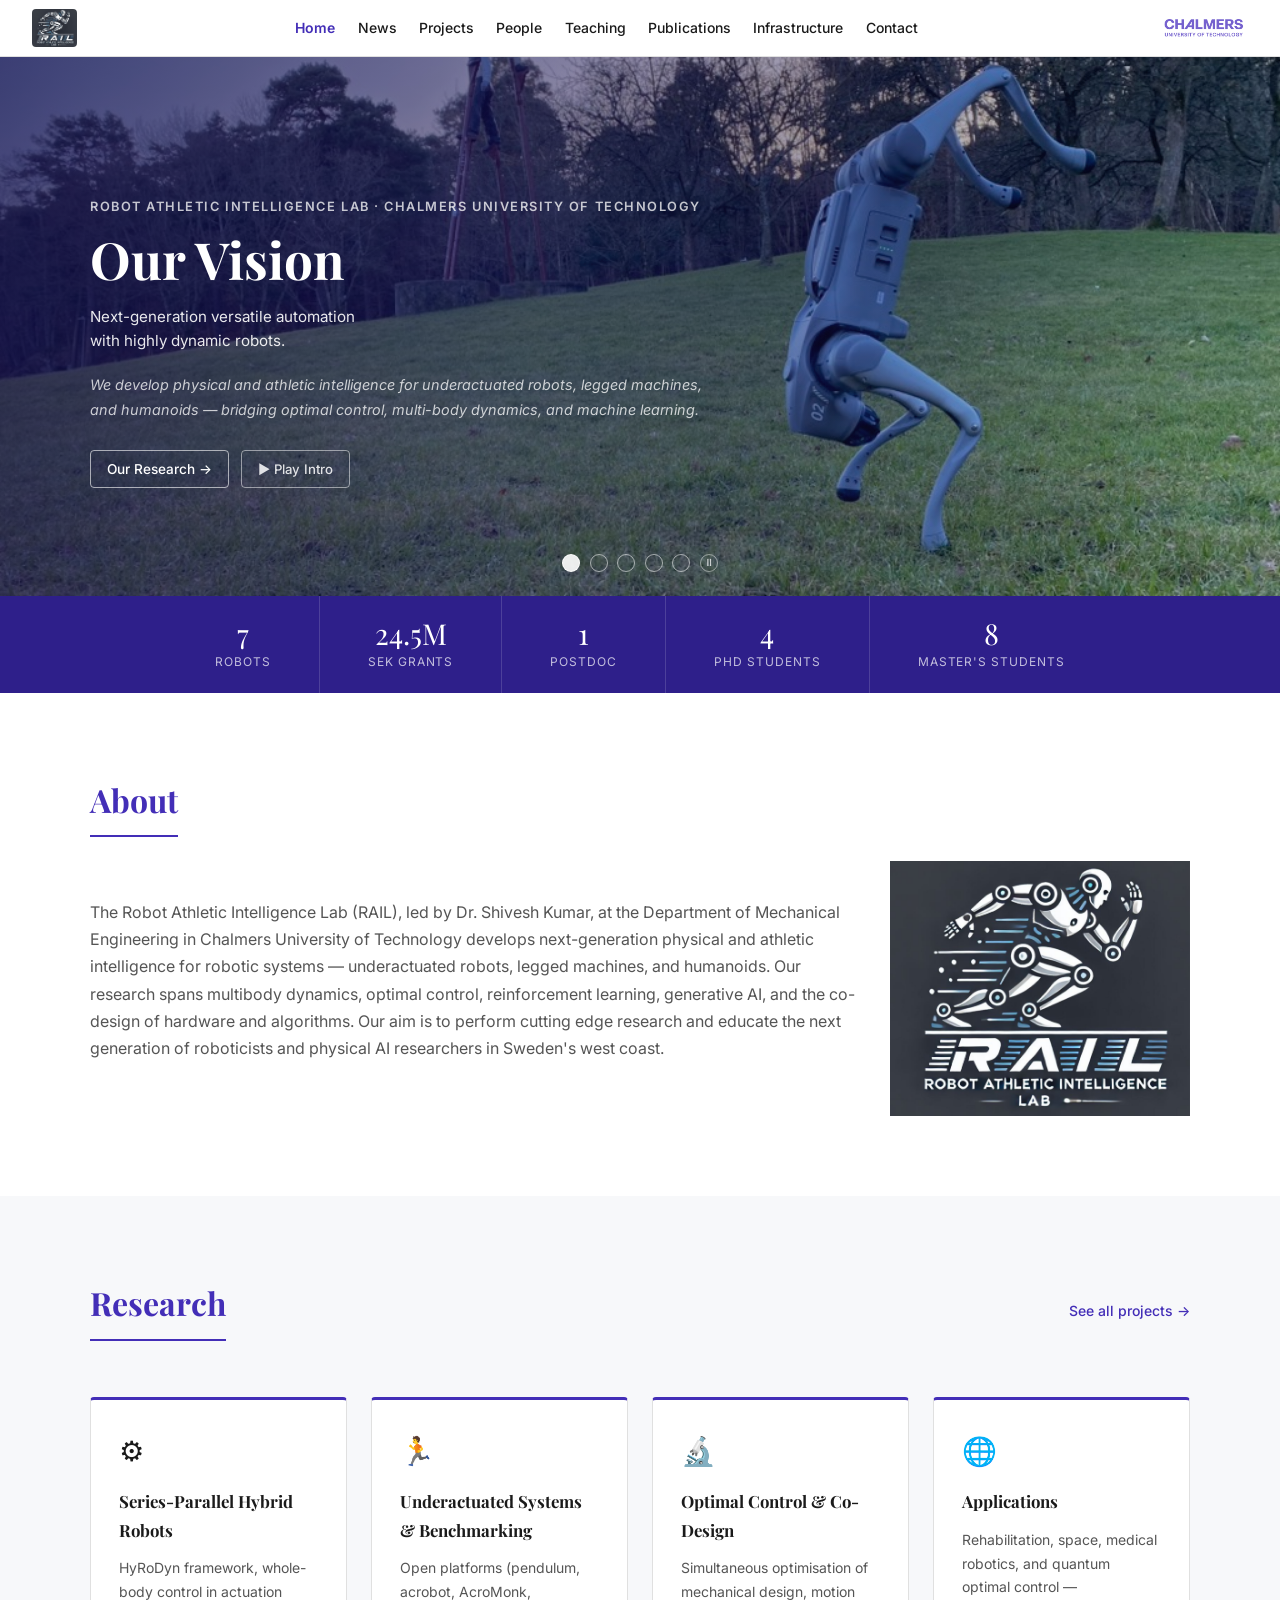
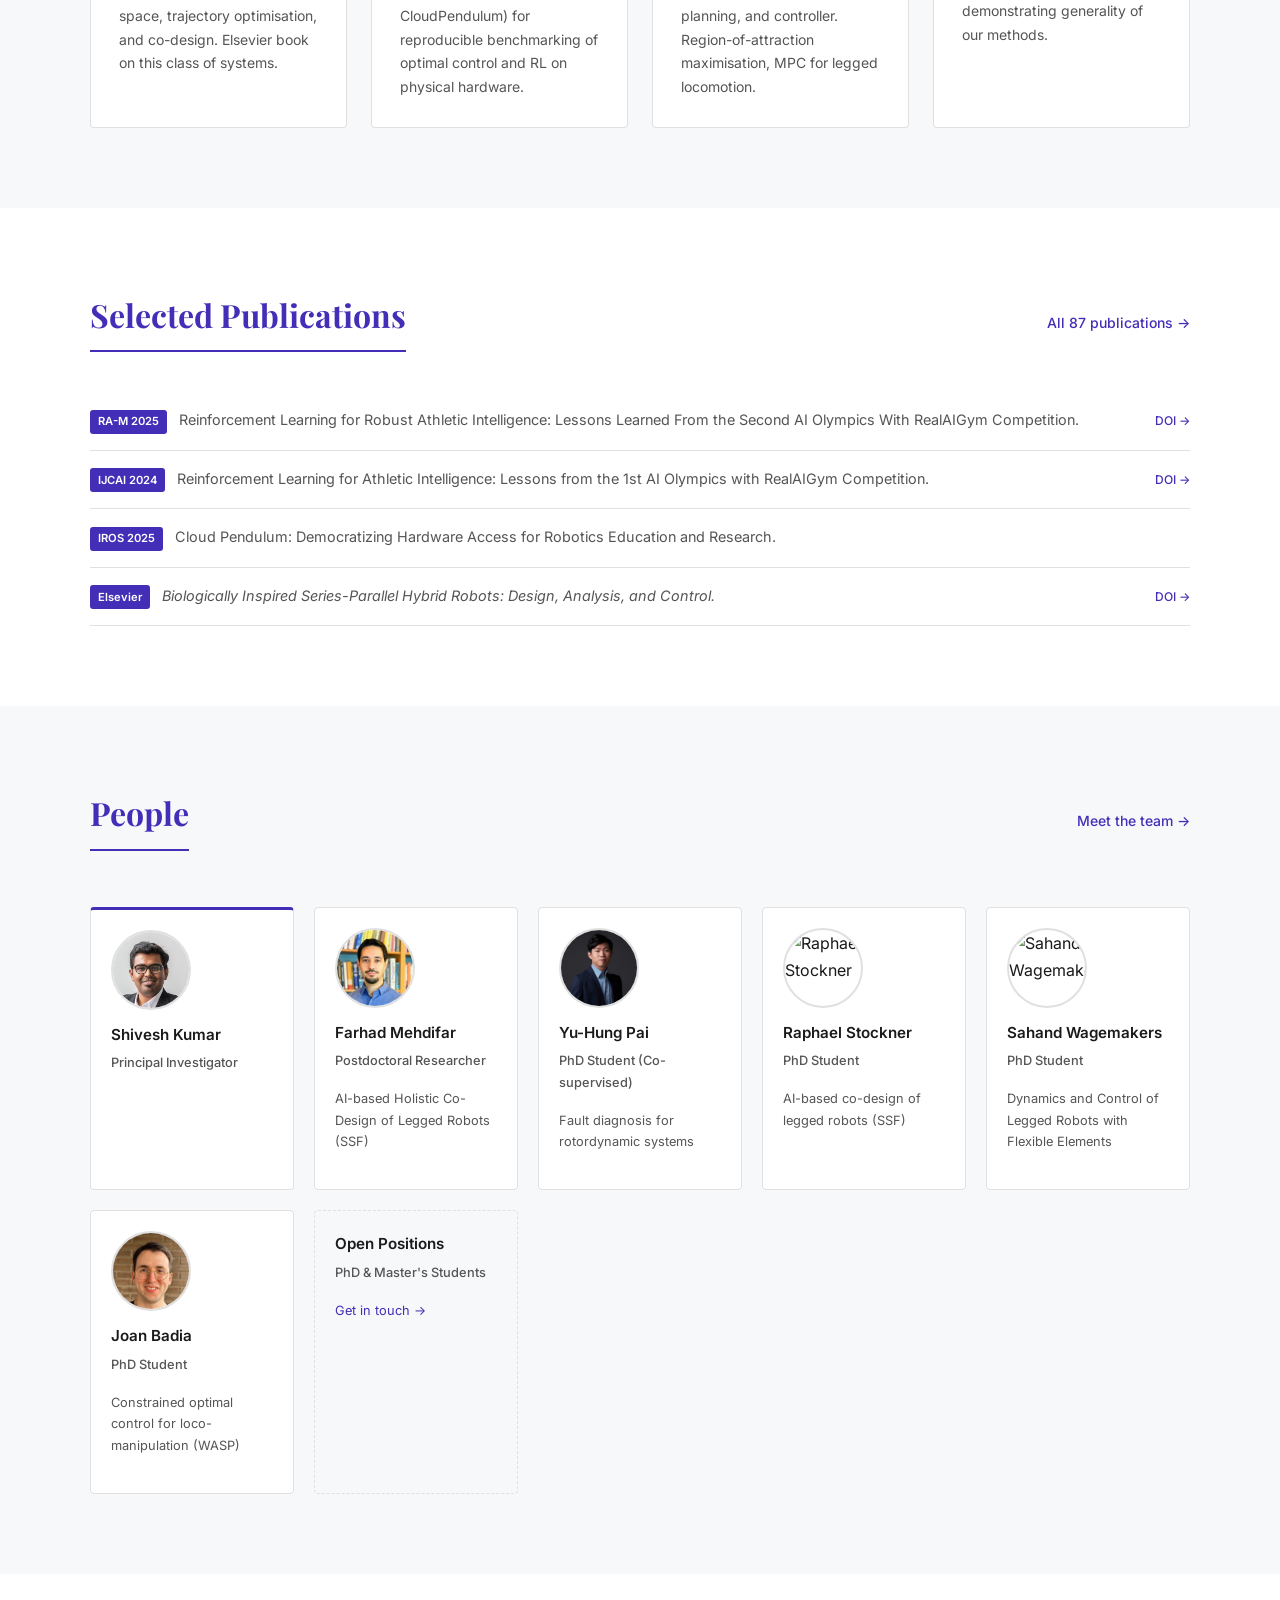
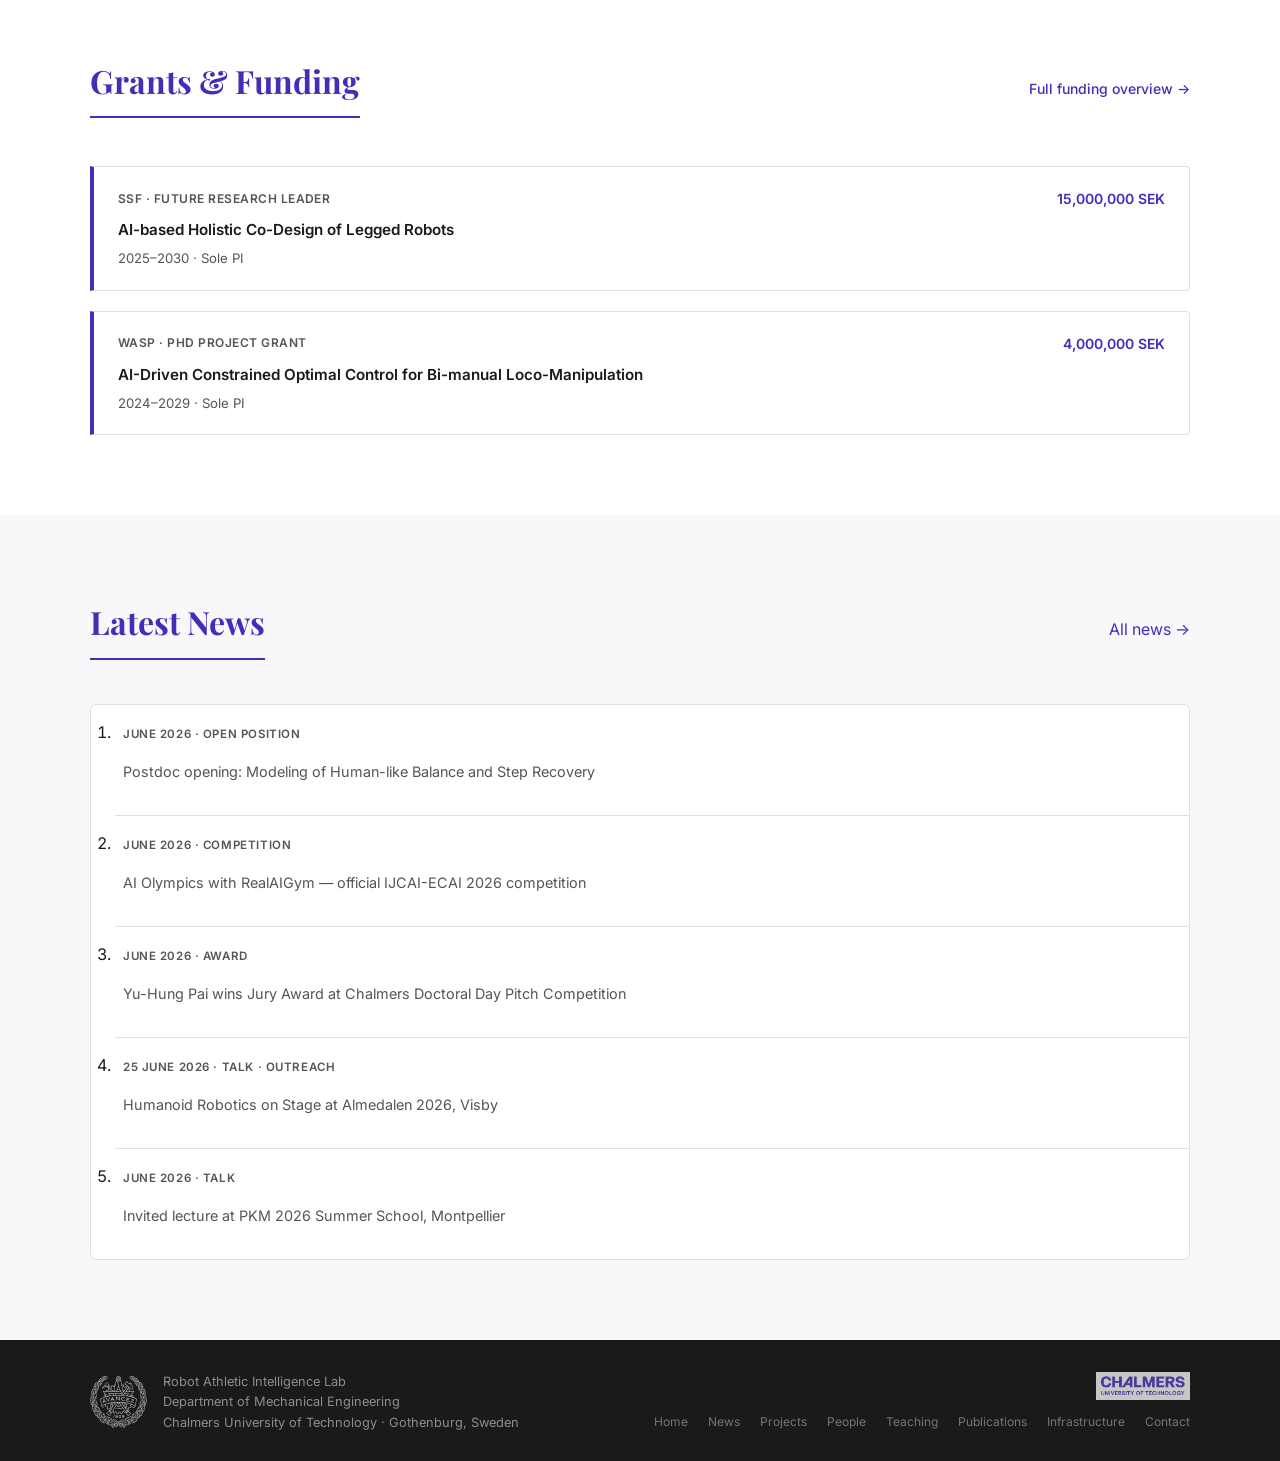
==== commit 7bd0b4ea: "Deploy: News page, Infrastructure, Interns section, nav/footer updates Co-Authored-By: Claude Sonnet" ====
--- a/index.html
+++ b/index.html
@@ -16,11 +16,13 @@
       <a href="index.html" class="nav-logo"><img src="assets/logos/rail_logo_small.png" alt="RAIL Lab" /></a>
       <ul>
         
+        <li><a href="index.html" class="nav-active">Home</a></li>
         <li><a href="news.html">News</a></li>
         <li><a href="projects.html">Projects</a></li>
         <li><a href="people.html">People</a></li>
         <li><a href="teaching.html">Teaching</a></li>
         <li><a href="publications.html">Publications</a></li>
+        <li><a href="infrastructure.html">Infrastructure</a></li>
         <li><a href="contact.html">Contact</a></li>
       </ul>
       <button class="nav-hamburger" aria-label="Toggle menu" onclick="this.classList.toggle('open');document.querySelector('nav ul').classList.toggle('open')"><span></span><span></span><span></span></button>
@@ -195,7 +197,7 @@
   <section class="section">
     <div class="container">
       <h2>About</h2>
-      <div style="display:flex; gap:2rem; align-items:center;">
+      <div class="about-row">
         <div style="flex:1;">
           <p>
             The Robot Athletic Intelligence Lab (RAIL), led by Dr. Shivesh Kumar, at the Department of
@@ -207,7 +209,7 @@
             Sweden's west coast.
           </p>
         </div>
-        <img src="assets/logos/rail_logo.png" alt="RAIL Lab Logo" style="width:300px; flex-shrink:0;" />
+        <img src="assets/logos/rail_logo.png" alt="RAIL Lab Logo" class="about-logo" />
       </div>
     </div>
   </section>
@@ -313,7 +315,7 @@
           <p class="person-note">Dynamics and Control of Legged Robots with Flexible Elements</p>
         </div>
         <div class="person-card">
-          <img src="assets/people/joan_badia.jpeg" alt="Joan Badia" class="member-photo" />
+          <img src="assets/people/joan_badia.png" alt="Joan Badia" class="member-photo" />
           <h3>Joan Badia</h3>
           <p class="person-role">PhD Student</p>
           <p class="person-note">Constrained optimal control for loco-manipulation (WASP)</p>
@@ -355,15 +357,14 @@
     </div>
   </section>
 
-  <!-- AWARDS PREVIEW -->
+  <!-- NEWS PREVIEW -->
   <section class="section section-alt">
     <div class="container">
-      <h2>Recent Recognition</h2>
-      <ul class="award-list">
-        <li><span class="award-year">2024</span> New Generation Star in Robotics Research — IEEE/RSJ IROS 2024</li>
-        <li><span class="award-year">2024</span> EuroGNC 2024 Best Paper Award</li>
-        <li><span class="award-year">2024</span> Outstanding Paper Award for Young Scientists — COSPAR/CNES</li>
-      </ul>
+      <div class="section-header">
+        <h2>Latest News</h2>
+        <a href="news.html" class="section-link">All news →</a>
+      </div>
+      <ol class="news-preview-list" id="news-preview-list"></ol>
     </div>
   </section>
 
@@ -380,17 +381,33 @@
       <div class="footer-right">
         <img src="assets/logos/chalmers_logo.png" alt="Chalmers University of Technology" class="footer-chalmers-logo" />
         <div class="footer-links">
-        
-        <a href="people.html">People</a>
-        <a href="publications.html">Publications</a>
-        <a href="news.html">News</a><a href="projects.html">Projects</a>
-        <a href="teaching.html">Teaching</a>
-        <a href="contact.html">Contact</a>
+          <a href="index.html">Home</a>
+          <a href="news.html">News</a>
+          <a href="projects.html">Projects</a>
+          <a href="people.html">People</a>
+          <a href="teaching.html">Teaching</a>
+          <a href="publications.html">Publications</a>
+          <a href="infrastructure.html">Infrastructure</a>
+          <a href="contact.html">Contact</a>
         </div>
       </div>
     </div>
   </footer>
 
 <script>document.querySelectorAll("nav ul a").forEach(function(a){a.addEventListener("click",function(){document.querySelector("nav ul").classList.remove("open");document.querySelector(".nav-hamburger").classList.remove("open");})});</script>
+  <script src="news-data.js"></script>
+  <script>
+    (function () {
+      var list = document.getElementById("news-preview-list");
+      RAIL_NEWS.slice(0, 5).forEach(function (item) {
+        var href = item.link || "news.html";
+        list.innerHTML +=
+          '<li class="news-preview-item"><a href="' + href + '" target="' + (item.link ? "_blank" : "_self") + '">' +
+            '<p class="news-preview-meta">' + item.date + " · " + item.category + "</p>" +
+            '<p class="news-preview-title">' + item.title + "</p>" +
+          "</a></li>";
+      });
+    })();
+  </script>
 </body>
 </html>
--- a/style.css
+++ b/style.css
@@ -40,7 +40,7 @@
 }
 
 .nav-inner {
-  max-width: 1100px;
+  max-width: 1280px;
   margin: 0 auto;
   padding: 0 2rem;
   height: 56px;
@@ -1451,6 +1451,131 @@
   object-fit: cover;
 }
 
+/* ── ABOUT ROW ──────────────────────────────────── */
+.about-row {
+  display: flex;
+  gap: 2rem;
+  align-items: center;
+}
+.about-logo {
+  width: 300px;
+  flex-shrink: 0;
+}
+
+/* ── INFRA SPEC TABLE ───────────────────────────── */
+.infra-specs {
+  border-collapse: collapse;
+  margin-top: 0.75rem;
+  font-size: 0.825rem;
+  width: 100%;
+  max-width: 360px;
+}
+.infra-specs td {
+  padding: 0.3rem 0.6rem;
+  border-bottom: 1px solid var(--border);
+  color: var(--muted);
+}
+.infra-specs td:first-child {
+  font-weight: 600;
+  color: var(--text);
+  white-space: nowrap;
+  width: 40%;
+}
+
+/* ── CP UNIT SUBCARDS ───────────────────────────── */
+.cp-unit-grid {
+  display: grid;
+  grid-template-columns: repeat(auto-fill, minmax(180px, 1fr));
+  gap: 1rem;
+  margin-top: 1.25rem;
+}
+.cp-unit-card {
+  border: 1px solid var(--border);
+  border-radius: 6px;
+  overflow: hidden;
+  background: var(--bg-alt);
+}
+.cp-unit-card img {
+  width: 100%;
+  height: 140px;
+  object-fit: cover;
+  display: block;
+}
+.cp-unit-photo-placeholder {
+  width: 100%;
+  height: 140px;
+  background: #e8e8f0;
+  display: flex;
+  align-items: center;
+  justify-content: center;
+}
+.cp-unit-body {
+  padding: 0.75rem;
+}
+.cp-unit-body h4 {
+  font-size: 0.875rem;
+  font-weight: 600;
+  color: var(--text);
+  margin-bottom: 0.35rem;
+}
+.cp-unit-body p {
+  font-size: 0.775rem;
+  color: var(--muted);
+  line-height: 1.5;
+  margin: 0;
+}
+
+/* ── INFRA UNIT LIST ────────────────────────────── */
+.infra-unit-list {
+  margin: 0.75rem 0 0 0;
+  padding-left: 1.1rem;
+  font-size: 0.875rem;
+  color: var(--muted);
+}
+.infra-unit-list li {
+  margin-bottom: 0.5rem;
+  line-height: 1.55;
+}
+.infra-unit-list li strong {
+  color: var(--text);
+}
+
+/* ── NEWS PREVIEW LIST ──────────────────────────── */
+.news-preview-list {
+  list-style: decimal;
+  padding-left: 1.5rem;
+  margin-top: 1.25rem;
+  border: 1px solid var(--border);
+  border-radius: 6px;
+  overflow: hidden;
+  background: var(--white);
+}
+.news-preview-item {
+  padding: 0.875rem 1.25rem 0.875rem 0.5rem;
+  border-bottom: 1px solid var(--border);
+  transition: background 0.15s;
+}
+.news-preview-item:last-child { border-bottom: none; }
+.news-preview-item:hover { background: var(--bg-alt); }
+.news-preview-item a {
+  display: block;
+  text-decoration: none;
+  color: inherit;
+}
+.news-preview-meta {
+  font-size: 0.72rem;
+  font-weight: 600;
+  letter-spacing: 0.05em;
+  text-transform: uppercase;
+  color: var(--blue);
+  margin: 0 0 0.2rem;
+}
+.news-preview-title {
+  font-size: 0.9rem;
+  color: var(--text);
+  margin: 0;
+}
+
 /* ── HAMBURGER MENU ─────────────────────────────── */
 .nav-hamburger {
   display: none;
@@ -1474,6 +1599,10 @@
 .nav-hamburger.open span:nth-child(3) { transform: translateY(-7px) rotate(-45deg); }
 
 /* ── RESPONSIVE ─────────────────────────────────── */
+@media (max-width: 1100px) {
+  .nav-chalmers { display: none; }
+}
+
 @media (max-width: 760px) {
   /* Nav */
   .nav-hamburger { display: flex; }
@@ -1517,6 +1646,10 @@
   .section-header { flex-direction: column; gap: 0.25rem; }
   .container { padding: 0; }
 
+  /* About */
+  .about-row { flex-direction: column; }
+  .about-logo { width: 140px; align-self: center; }
+
   /* People */
   .pi-card { flex-direction: column; gap: 1.5rem; }
   .pi-photo img { width: 110px; height: 110px; }
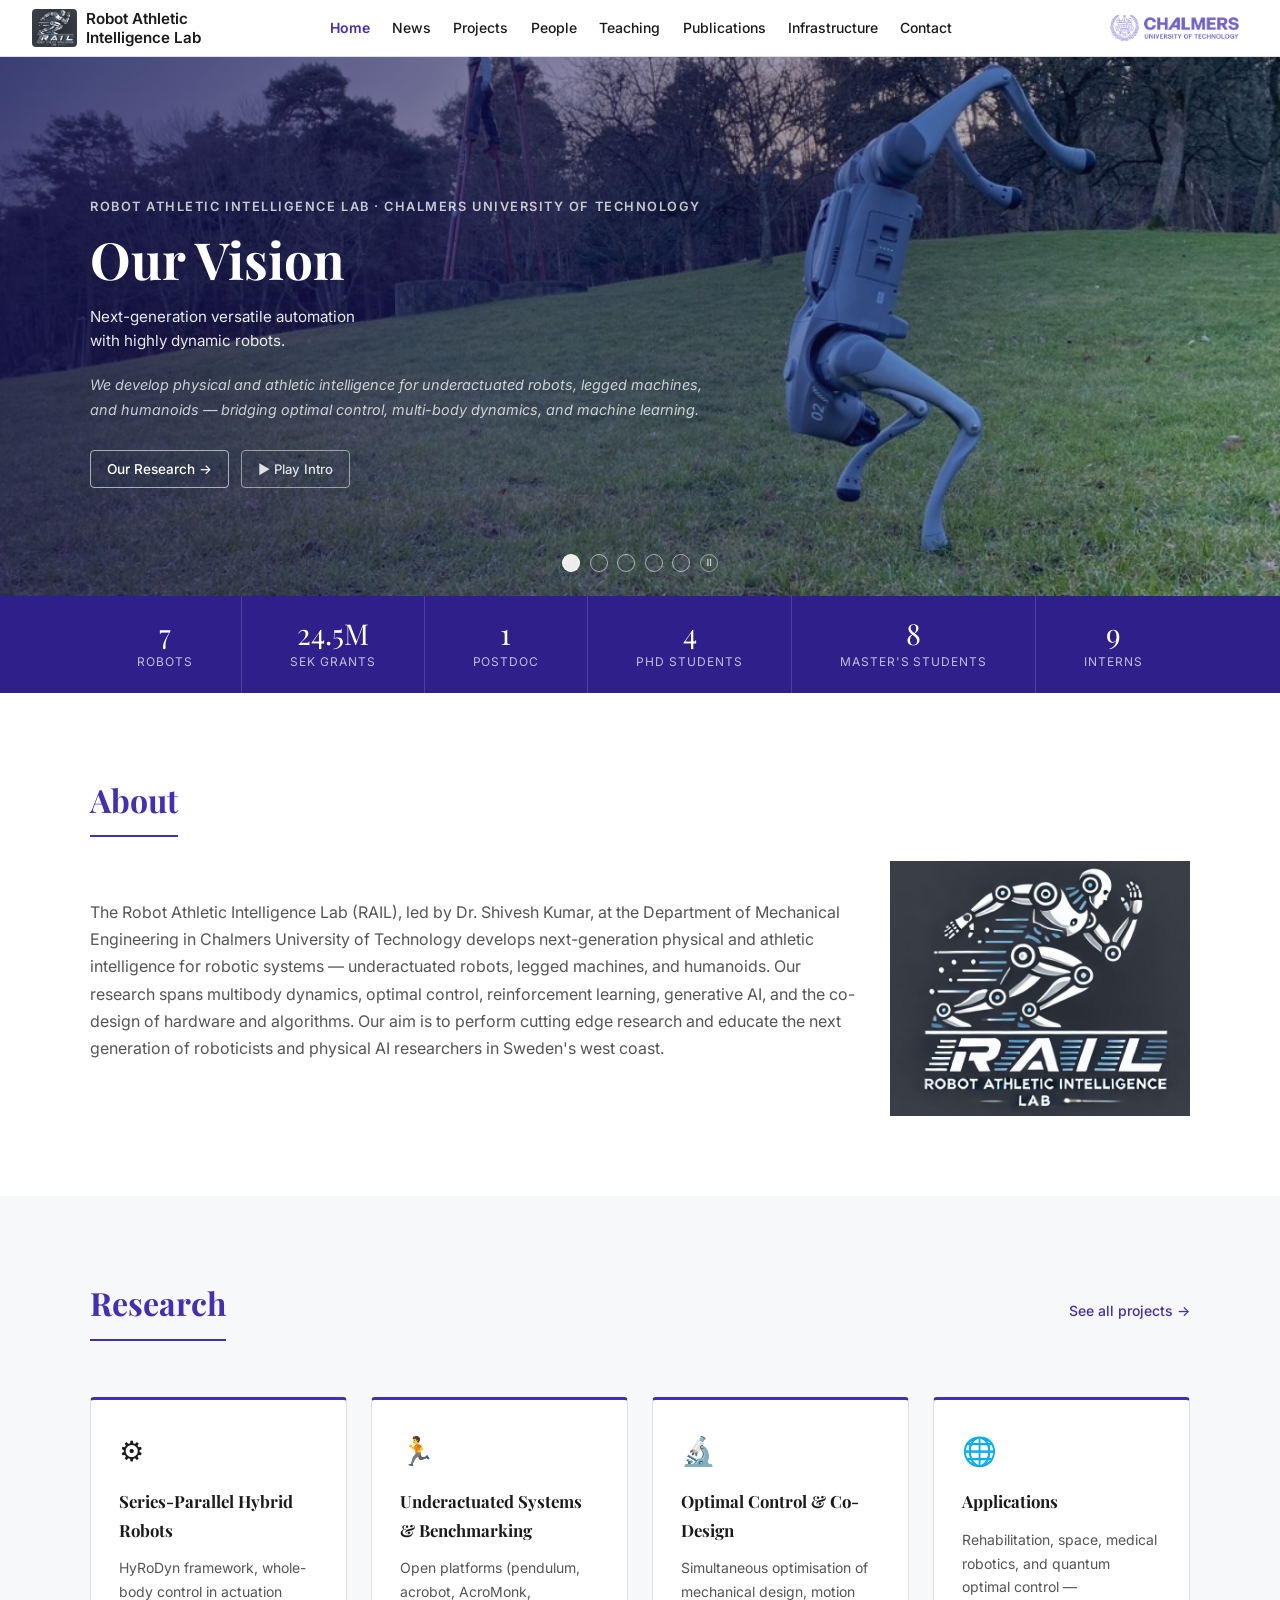
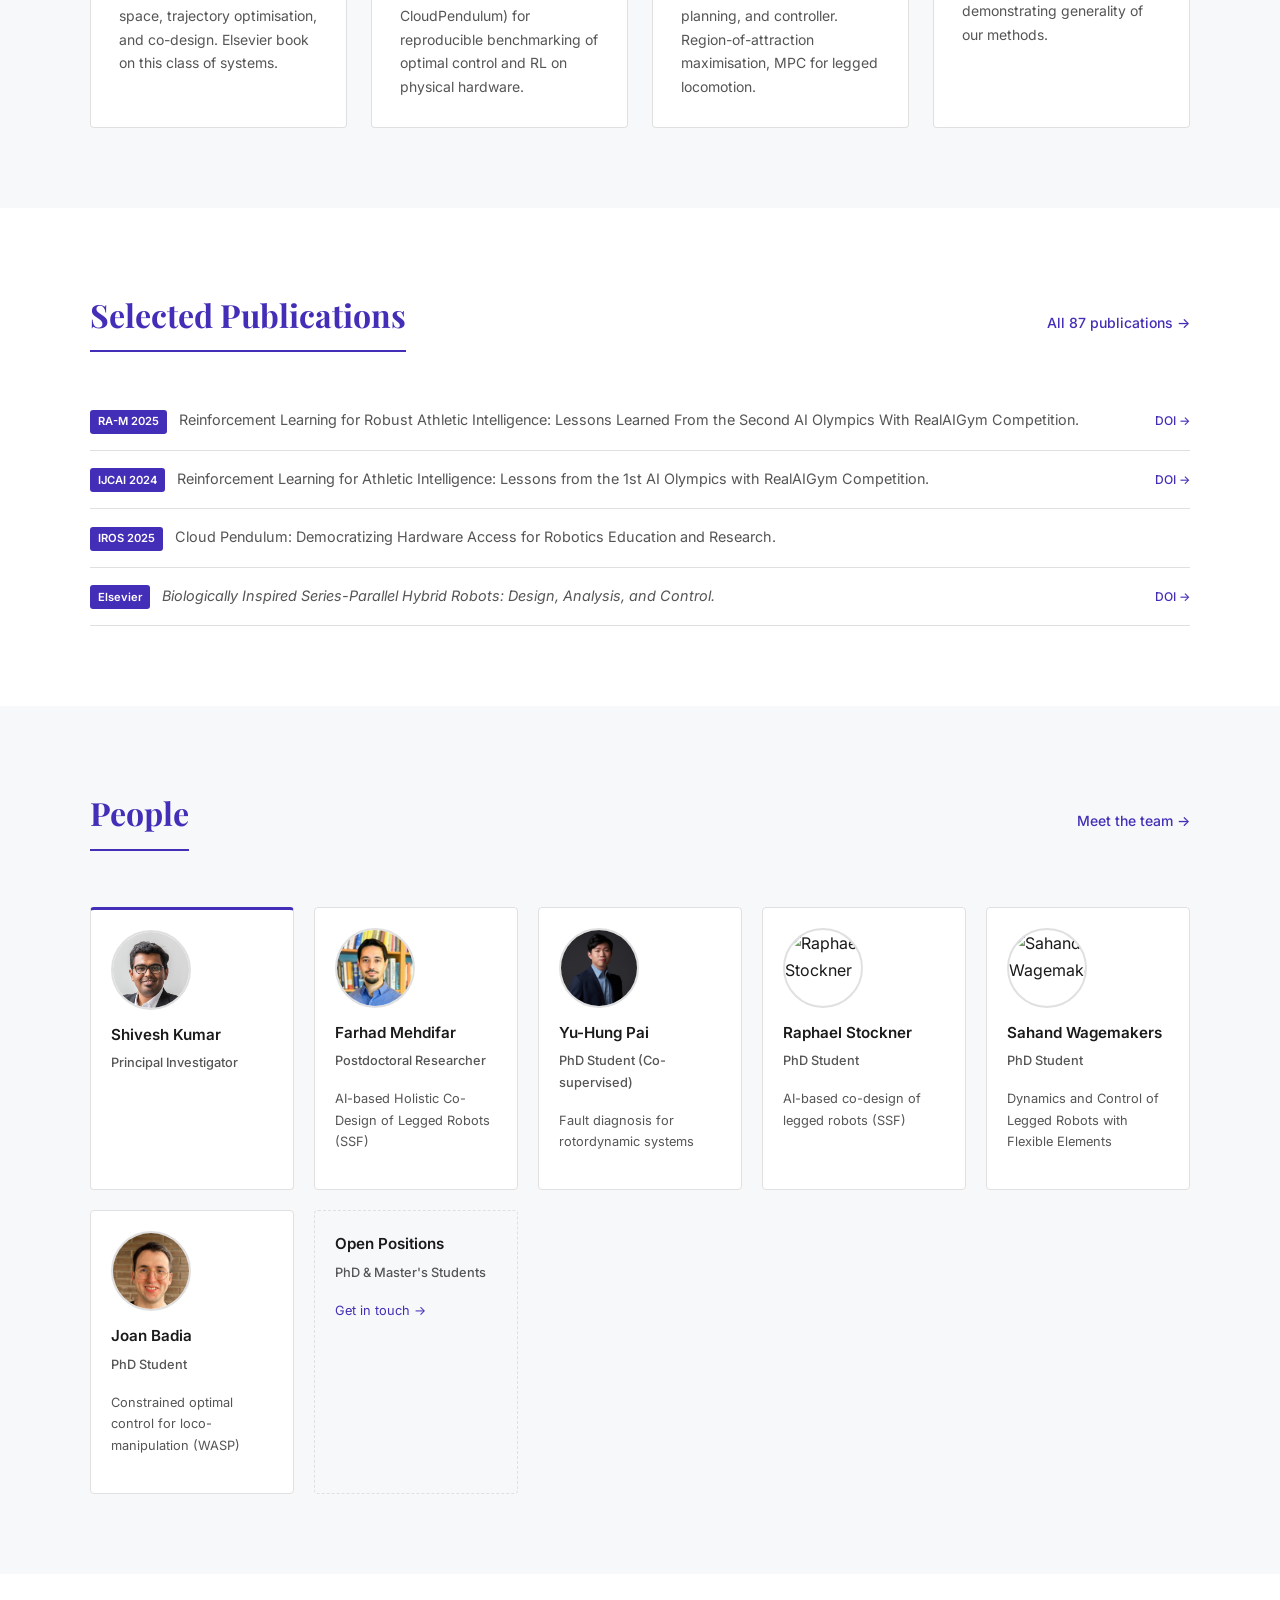
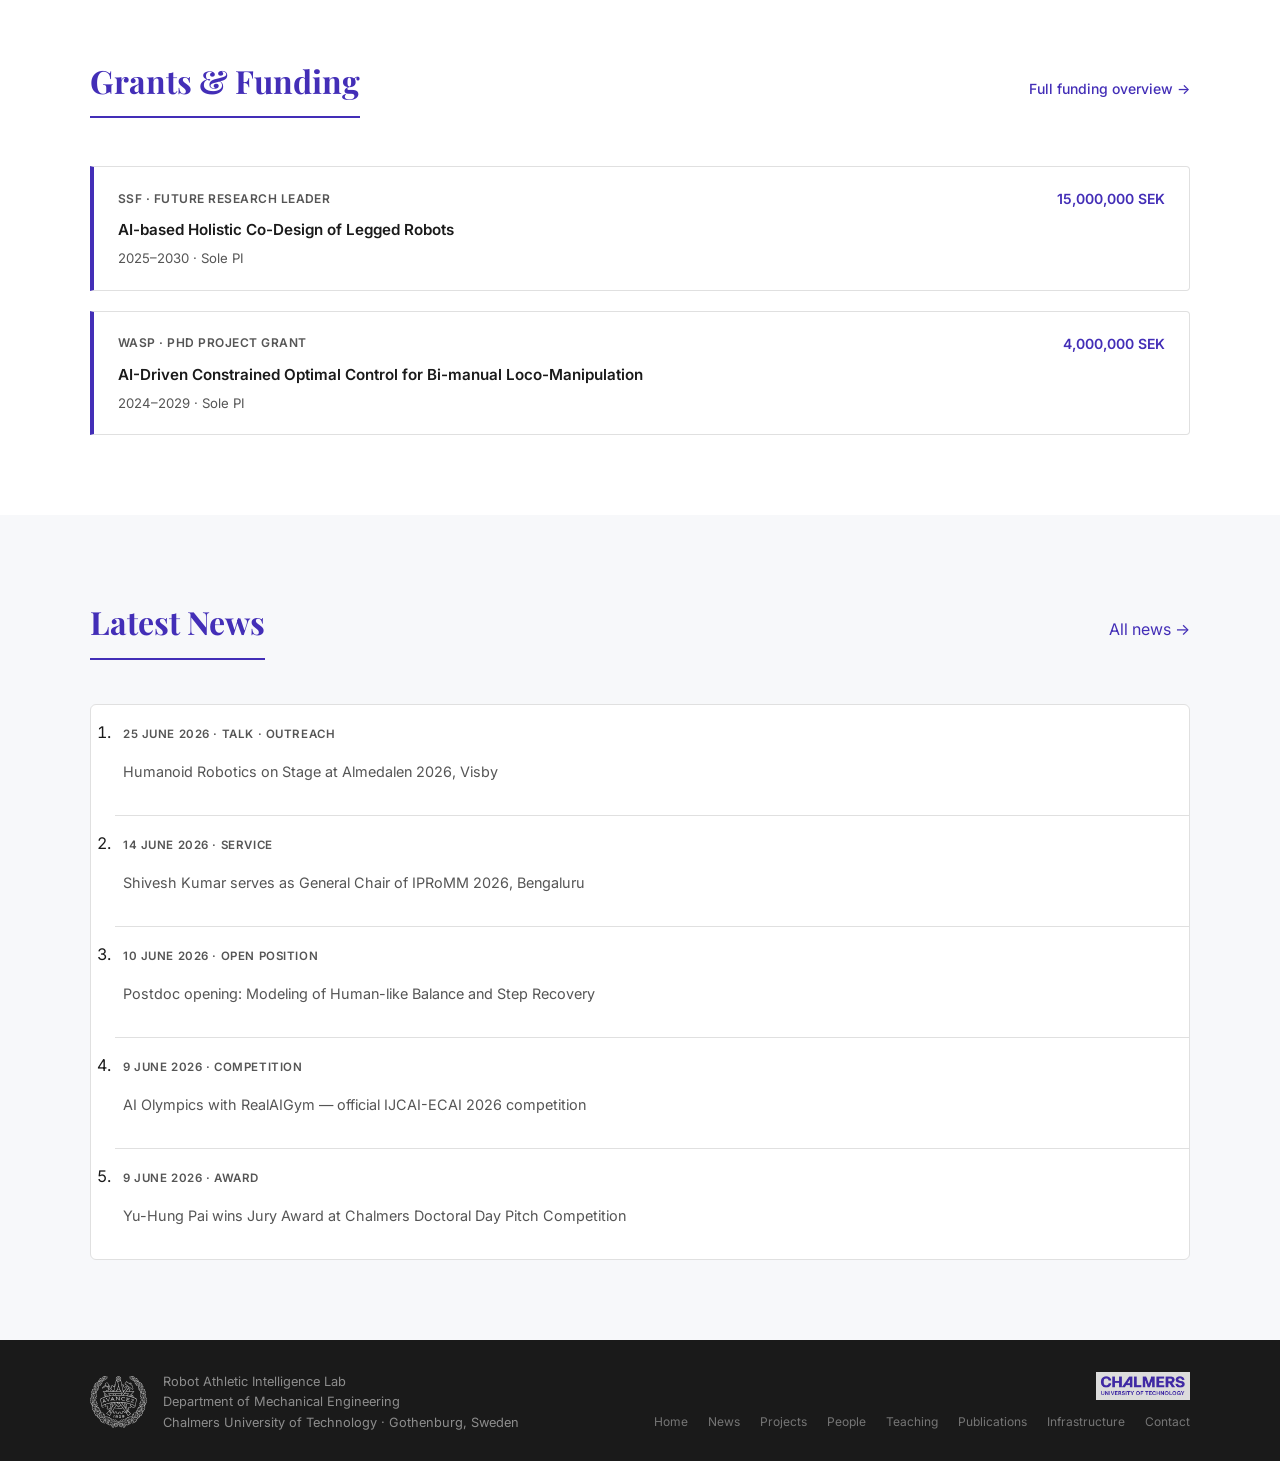
==== commit b9d2b925: "Deploy: nav/footer logo updates, lab name, intern count Co-Authored-By: Claude Sonnet 4.6 <noreply@a" ====
--- a/index.html
+++ b/index.html
@@ -13,7 +13,7 @@
 
   <nav>
     <div class="nav-inner">
-      <a href="index.html" class="nav-logo"><img src="assets/logos/rail_logo_small.png" alt="RAIL Lab" /></a>
+      <a href="index.html" class="nav-logo"><img src="assets/logos/rail_logo_small.png" alt="RAIL Lab" /><span class="nav-lab-name">Robot Athletic<br>Intelligence Lab</span></a>
       <ul>
         
         <li><a href="index.html" class="nav-active">Home</a></li>
@@ -26,7 +26,7 @@
         <li><a href="contact.html">Contact</a></li>
       </ul>
       <button class="nav-hamburger" aria-label="Toggle menu" onclick="this.classList.toggle('open');document.querySelector('nav ul').classList.toggle('open')"><span></span><span></span><span></span></button>
-      <img src="assets/logos/chalmers_logo.png" alt="Chalmers University of Technology" class="nav-chalmers" />
+      <a href="https://www.chalmers.se" target="_blank"><img src="assets/logos/chalmers_logo.png" alt="Chalmers University of Technology" class="nav-chalmers" /></a>
     </div>
   </nav>
 
@@ -191,6 +191,7 @@
     <div class="stat"><span class="stat-num">1</span><span class="stat-label">Postdoc</span></div>
     <div class="stat"><span class="stat-num">4</span><span class="stat-label">PhD Students</span></div>
     <div class="stat"><span class="stat-num">8</span><span class="stat-label">Master's Students</span></div>
+    <div class="stat"><span class="stat-num">9</span><span class="stat-label">Interns</span></div>
   </section>
 
   <!-- ABOUT -->
@@ -379,7 +380,7 @@
         </div>
       </div>
       <div class="footer-right">
-        <img src="assets/logos/chalmers_logo.png" alt="Chalmers University of Technology" class="footer-chalmers-logo" />
+        <img src="assets/logos/chalmers_logo_old.png" alt="Chalmers University of Technology" class="footer-chalmers-logo" />
         <div class="footer-links">
           <a href="index.html">Home</a>
           <a href="news.html">News</a>
--- a/style.css
+++ b/style.css
@@ -16,6 +16,7 @@
 }
 
 *, *::before, *::after { box-sizing: border-box; margin: 0; padding: 0; }
+img { max-width: 100%; height: auto; }
 
 html { scroll-behavior: smooth; }
 
@@ -59,6 +60,14 @@
   width: auto;
   display: block;
   border-radius: 4px;
+}
+
+.nav-lab-name {
+  font-size: 0.95rem;
+  font-weight: 600;
+  color: var(--text);
+  margin-left: 0.6rem;
+  line-height: 1.25;
 }
 
 nav ul {
@@ -543,8 +552,7 @@
 .footer-chalmers-logo {
   height: 28px;
   width: auto;
-  mix-blend-mode: screen;
-  opacity: 0.75;
+  opacity: 0.85;
 }
 
 .footer-links {
@@ -571,7 +579,7 @@
 .nav-logo:hover { text-decoration: none; }
 
 .nav-chalmers {
-  height: 26px;
+  height: 36px;
   width: auto;
   display: block;
   opacity: 0.75;
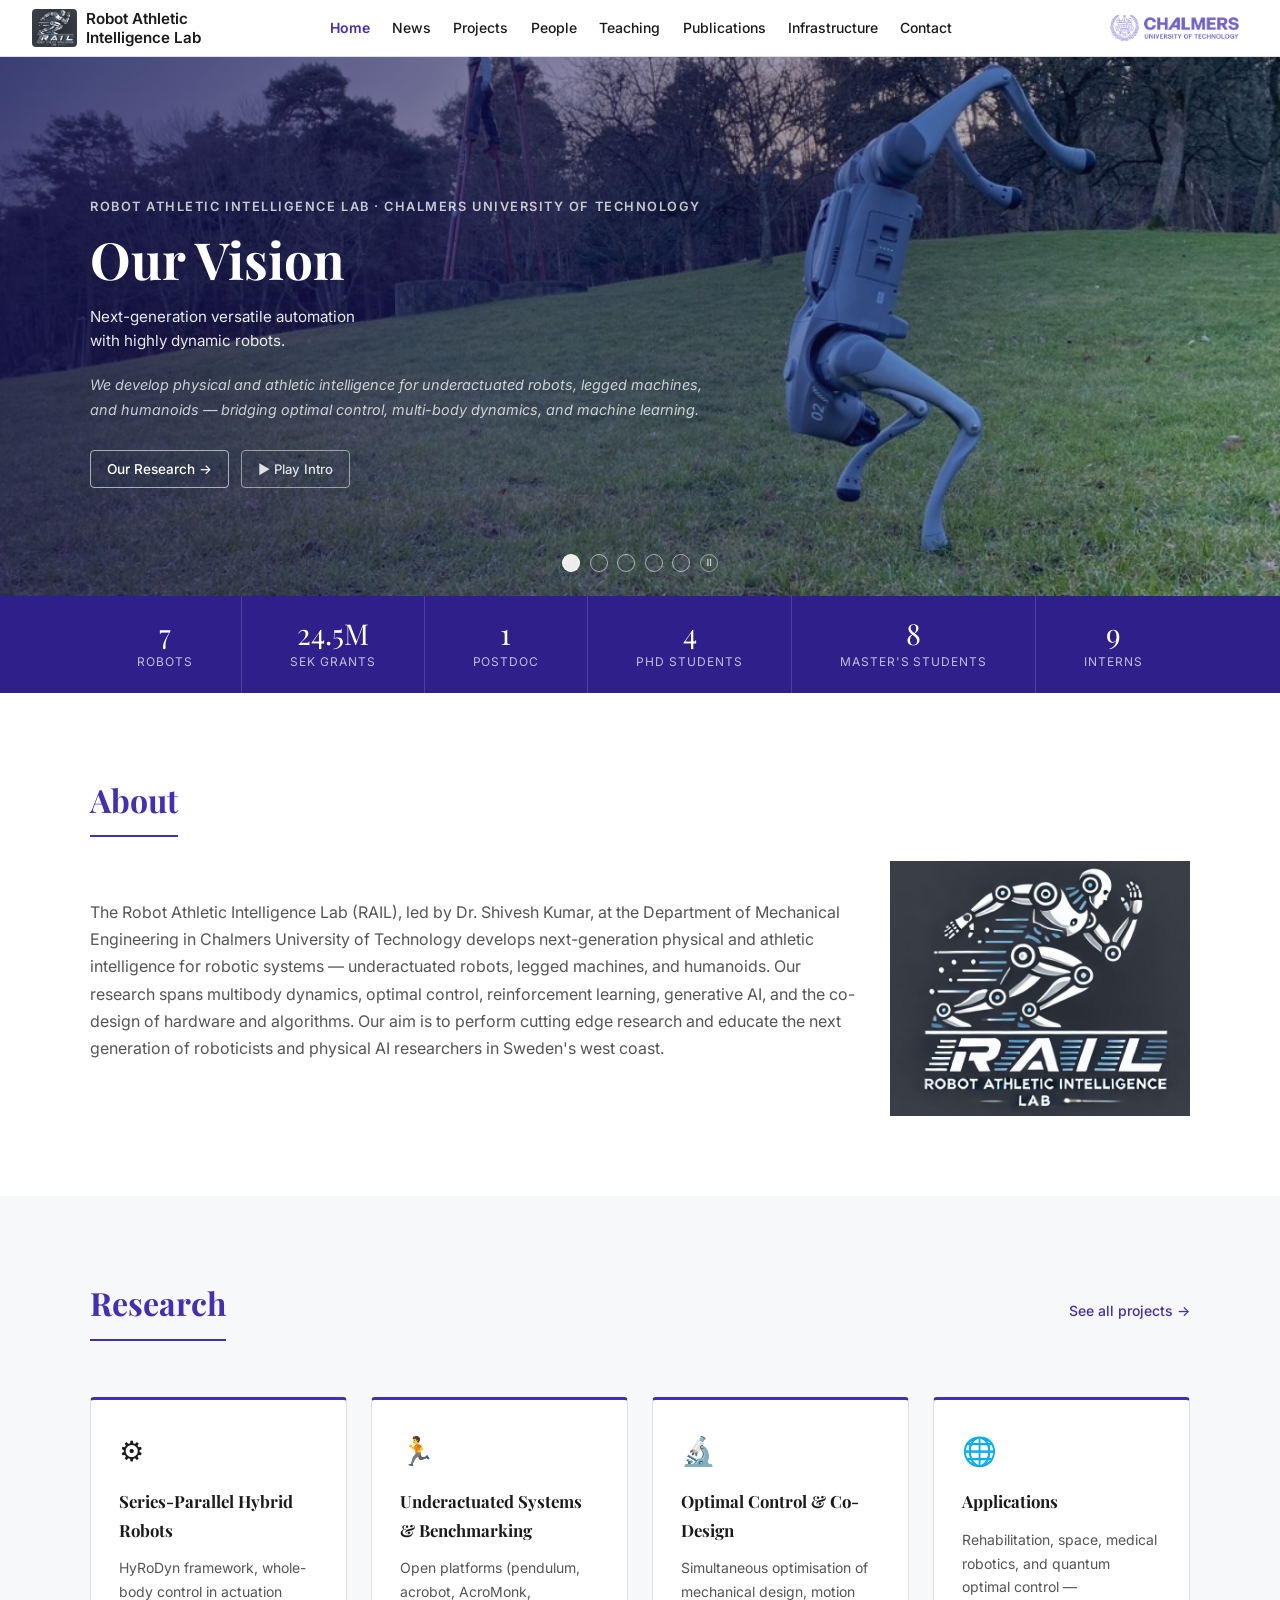
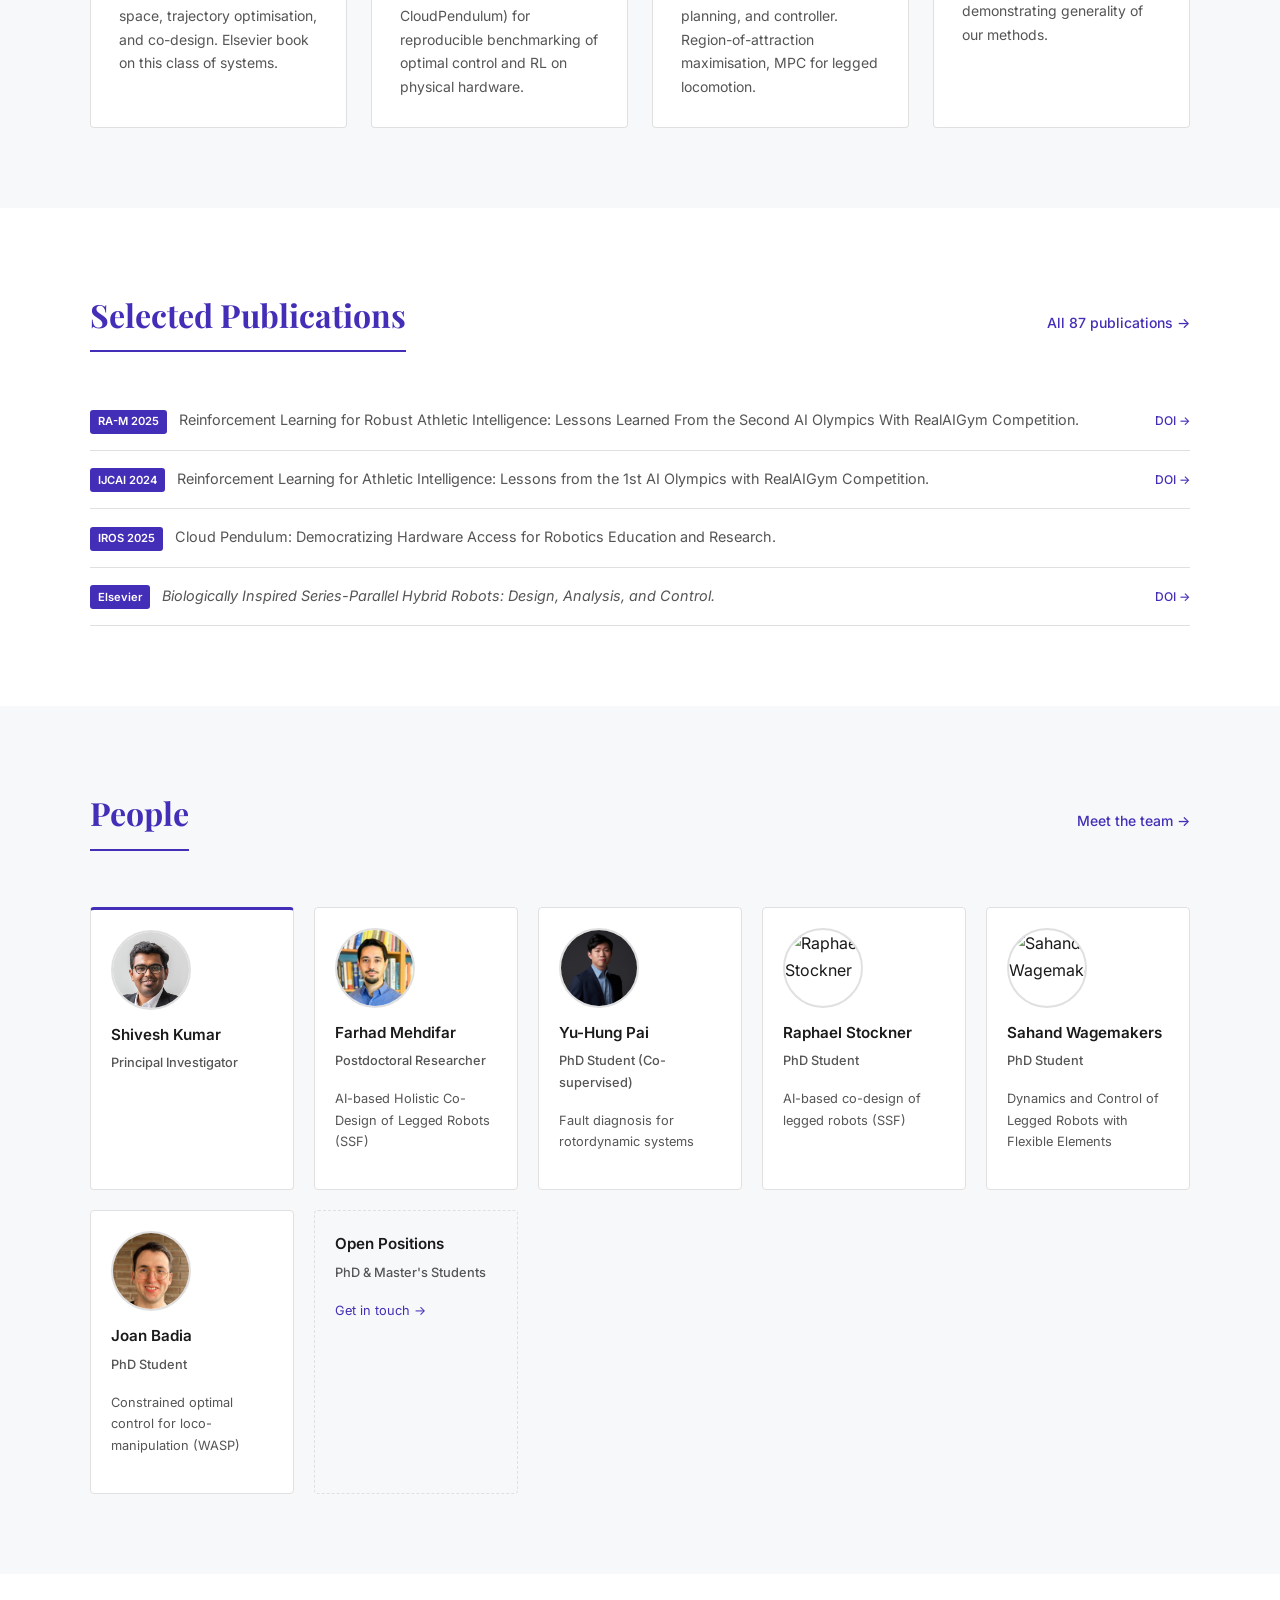
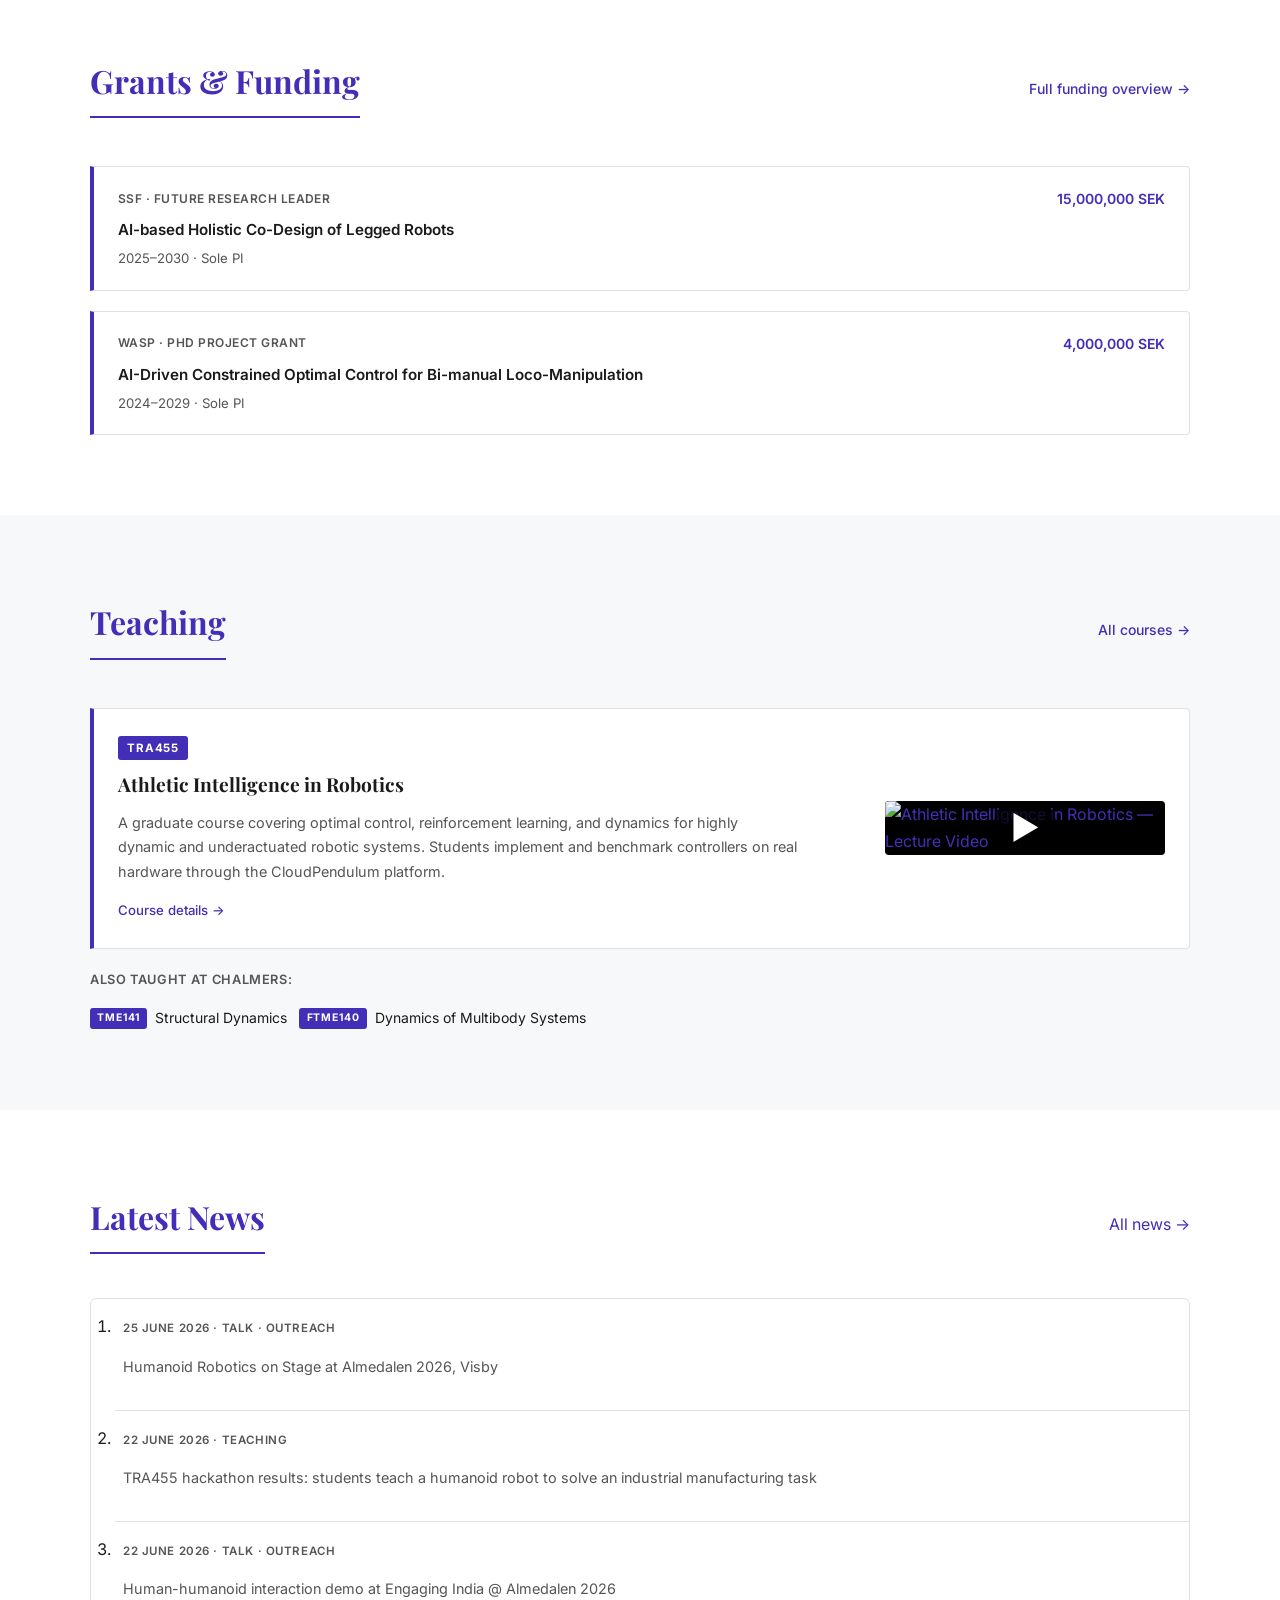
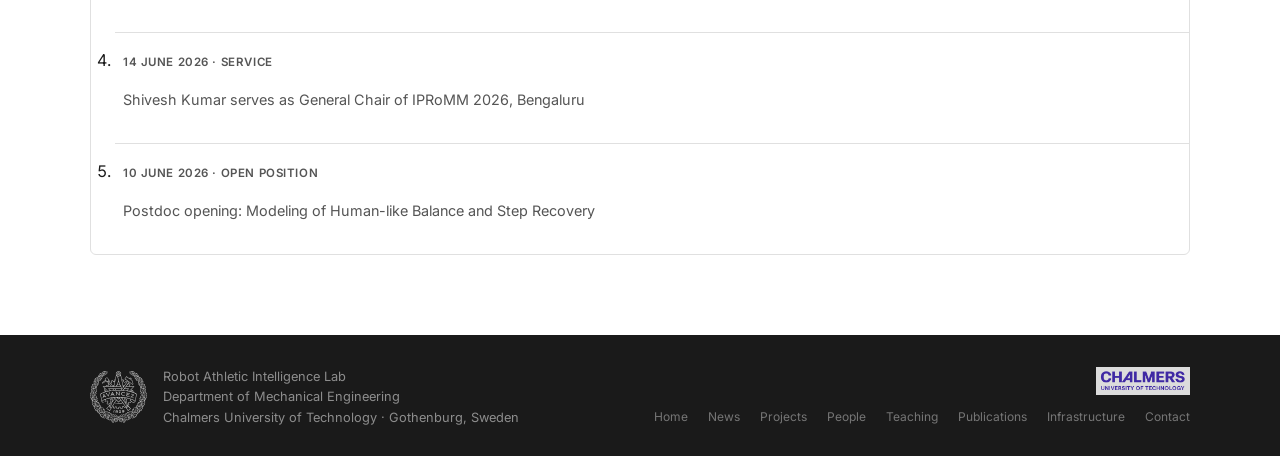
==== commit 81b35e71: "Deploy: teaching section, PhD alumni, new news items Co-Authored-By: Claude Sonnet 4.6 <noreply@anth" ====
--- a/index.html
+++ b/index.html
@@ -358,8 +358,43 @@
     </div>
   </section>
 
+  <!-- TEACHING PREVIEW -->
+  <section class="section section-alt">
+    <div class="container">
+      <div class="section-header">
+        <h2>Teaching</h2>
+        <a href="teaching.html" class="see-all">All courses →</a>
+      </div>
+      <div class="teaching-featured">
+        <div class="teaching-featured-body">
+          <span class="course-code-badge">TRA455</span>
+          <h3 class="teaching-featured-title">Athletic Intelligence in Robotics</h3>
+          <p>A graduate course covering optimal control, reinforcement learning, and dynamics for highly dynamic and underactuated robotic systems. Students implement and benchmark controllers on real hardware through the CloudPendulum platform.</p>
+          <a href="teaching.html" class="project-link" style="margin-top:0.75rem;display:inline-block;">Course details →</a>
+        </div>
+        <a href="https://www.youtube.com/watch?v=lNUAFwbB44k&t=16s" target="_blank" class="teaching-yt-thumb" aria-label="Watch TRA455 lecture video on YouTube">
+          <img src="https://img.youtube.com/vi/lNUAFwbB44k/maxresdefault.jpg" alt="Athletic Intelligence in Robotics — Lecture Video" />
+          <span class="yt-play-btn">▶</span>
+        </a>
+      </div>
+      <div class="teaching-also">
+        <p class="teaching-also-label">Also taught at Chalmers:</p>
+        <div class="teaching-also-list">
+          <a href="teaching.html#tme141" class="teaching-also-item">
+            <span class="course-code-badge course-code-badge-sm">TME141</span>
+            <span>Structural Dynamics</span>
+          </a>
+          <a href="teaching.html#ftme140" class="teaching-also-item">
+            <span class="course-code-badge course-code-badge-sm">FTME140</span>
+            <span>Dynamics of Multibody Systems</span>
+          </a>
+        </div>
+      </div>
+    </div>
+  </section>
+
   <!-- NEWS PREVIEW -->
-  <section class="section section-alt">
+  <section class="section">
     <div class="container">
       <div class="section-header">
         <h2>Latest News</h2>
--- a/style.css
+++ b/style.css
@@ -464,6 +464,44 @@
 
 .grant p { font-size: 0.825rem; color: var(--muted); margin: 0; }
 
+/* Teaching preview on homepage */
+.course-code-badge {
+  display: inline-block;
+  font-size: 0.72rem;
+  font-weight: 700;
+  letter-spacing: 0.08em;
+  text-transform: uppercase;
+  color: var(--white);
+  background: var(--blue);
+  padding: 0.15rem 0.55rem;
+  border-radius: 3px;
+  margin-bottom: 0.5rem;
+}
+.course-code-badge-sm { font-size: 0.65rem; padding: 0.1rem 0.45rem; margin-bottom: 0; }
+.teaching-featured {
+  background: var(--white);
+  border: 1px solid var(--border);
+  border-left: 4px solid var(--blue);
+  border-radius: 0 4px 4px 0;
+  padding: 1.5rem;
+  margin-top: 1.5rem;
+  display: flex;
+  gap: 1.5rem;
+  align-items: stretch;
+}
+.teaching-featured-body { flex: 1; }
+.teaching-featured-title {
+  font-family: var(--font-serif);
+  font-size: 1.2rem;
+  margin-bottom: 0.6rem;
+}
+.teaching-featured p { font-size: 0.9rem; color: var(--muted); margin: 0; max-width: 680px; }
+.teaching-also { margin-top: 1.25rem; }
+.teaching-also-label { font-size: 0.8rem; font-weight: 600; text-transform: uppercase; letter-spacing: 0.05em; color: var(--muted); margin-bottom: 0.6rem; }
+.teaching-also-list { display: flex; flex-wrap: wrap; gap: 0.75rem; }
+.teaching-also-item { display: flex; align-items: center; gap: 0.5rem; font-size: 0.875rem; color: var(--text); text-decoration: none; }
+.teaching-also-item:hover { color: var(--blue); }
+
 /* ── AWARDS ─────────────────────────────────────── */
 .award-list {
   list-style: none;
@@ -1148,6 +1186,27 @@
   border-radius: 4px;
   overflow: hidden;
   background: #000;
+}
+.teaching-yt-thumb {
+  position: relative;
+  display: block;
+  width: 280px;
+  flex-shrink: 0;
+  align-self: center;
+  border-radius: 4px;
+  overflow: hidden;
+  background: #000;
+}
+.teaching-yt-thumb img {
+  display: block;
+  width: 100%;
+  height: auto;
+}
+.teaching-yt-thumb .yt-play-btn {
+  position: absolute;
+  top: 50%;
+  left: 50%;
+  transform: translate(-50%, -50%);
 }
 .course-video-thumb {
   display: block;
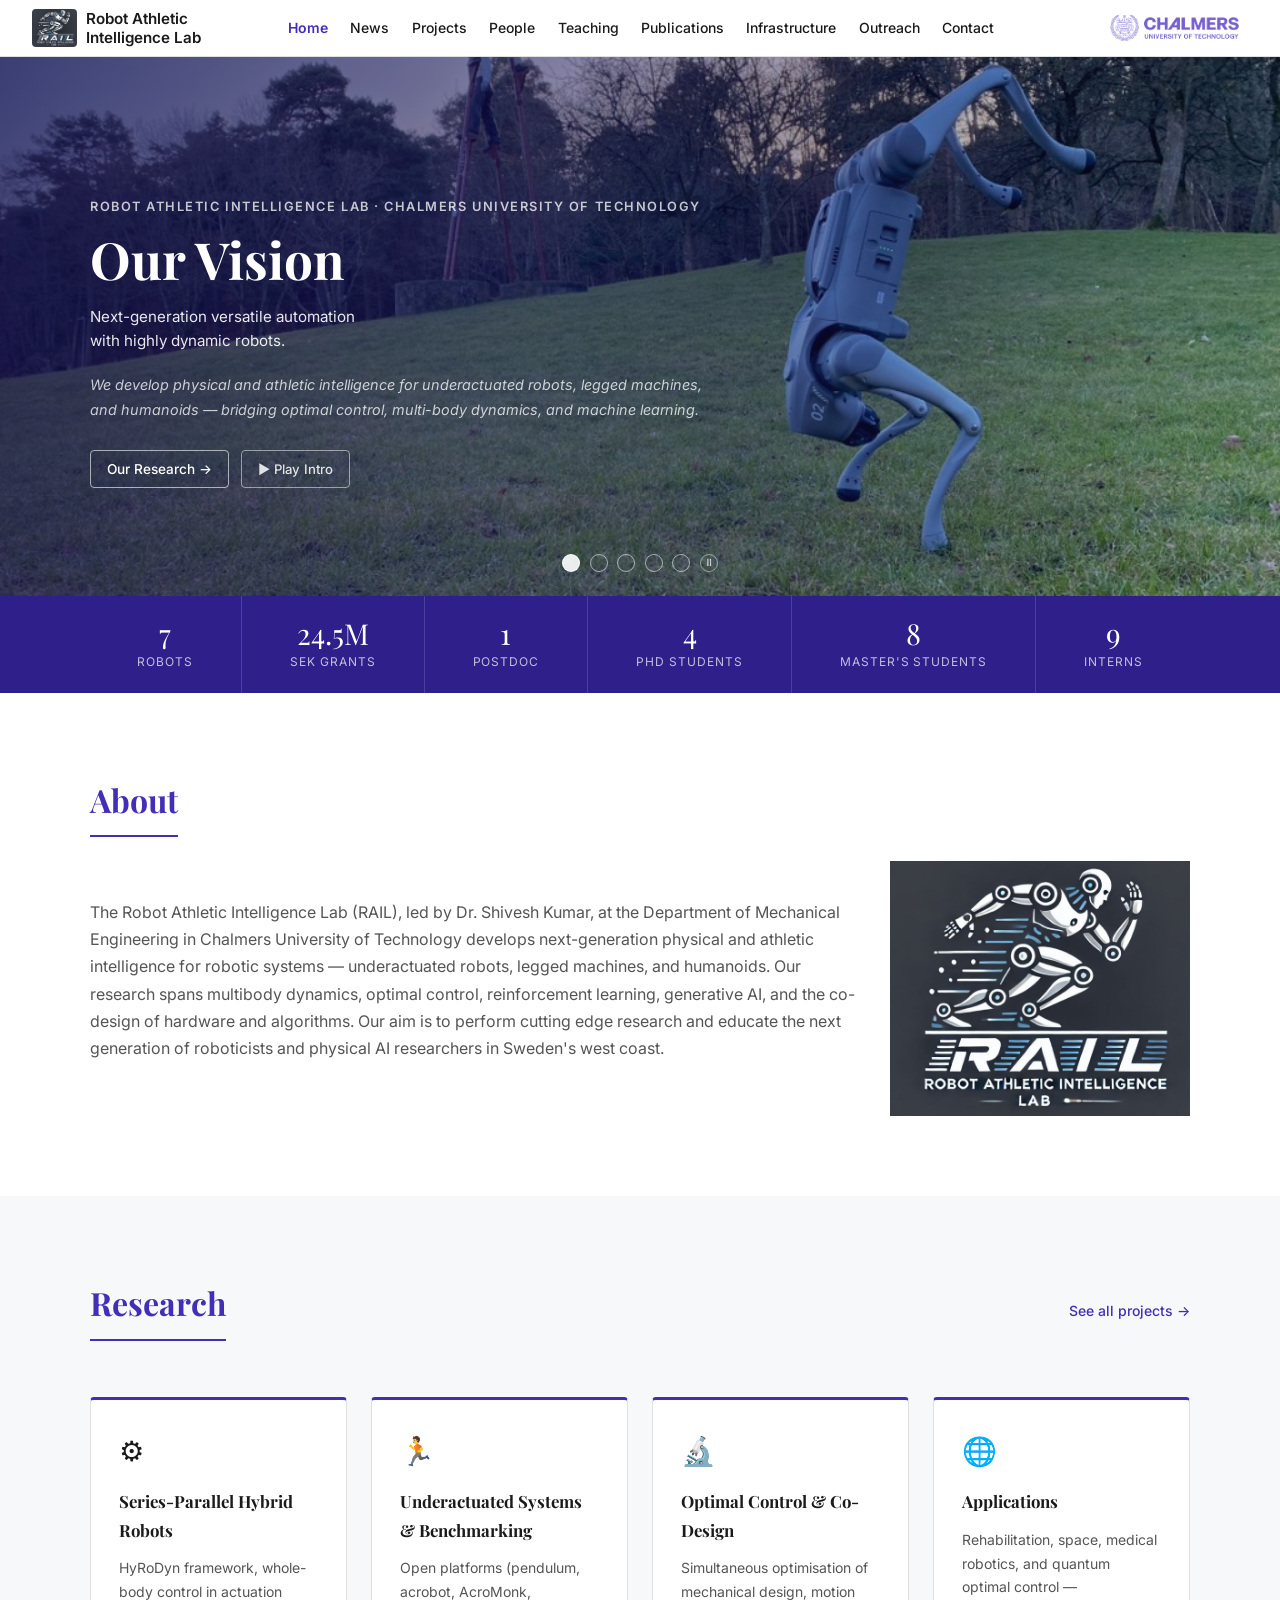
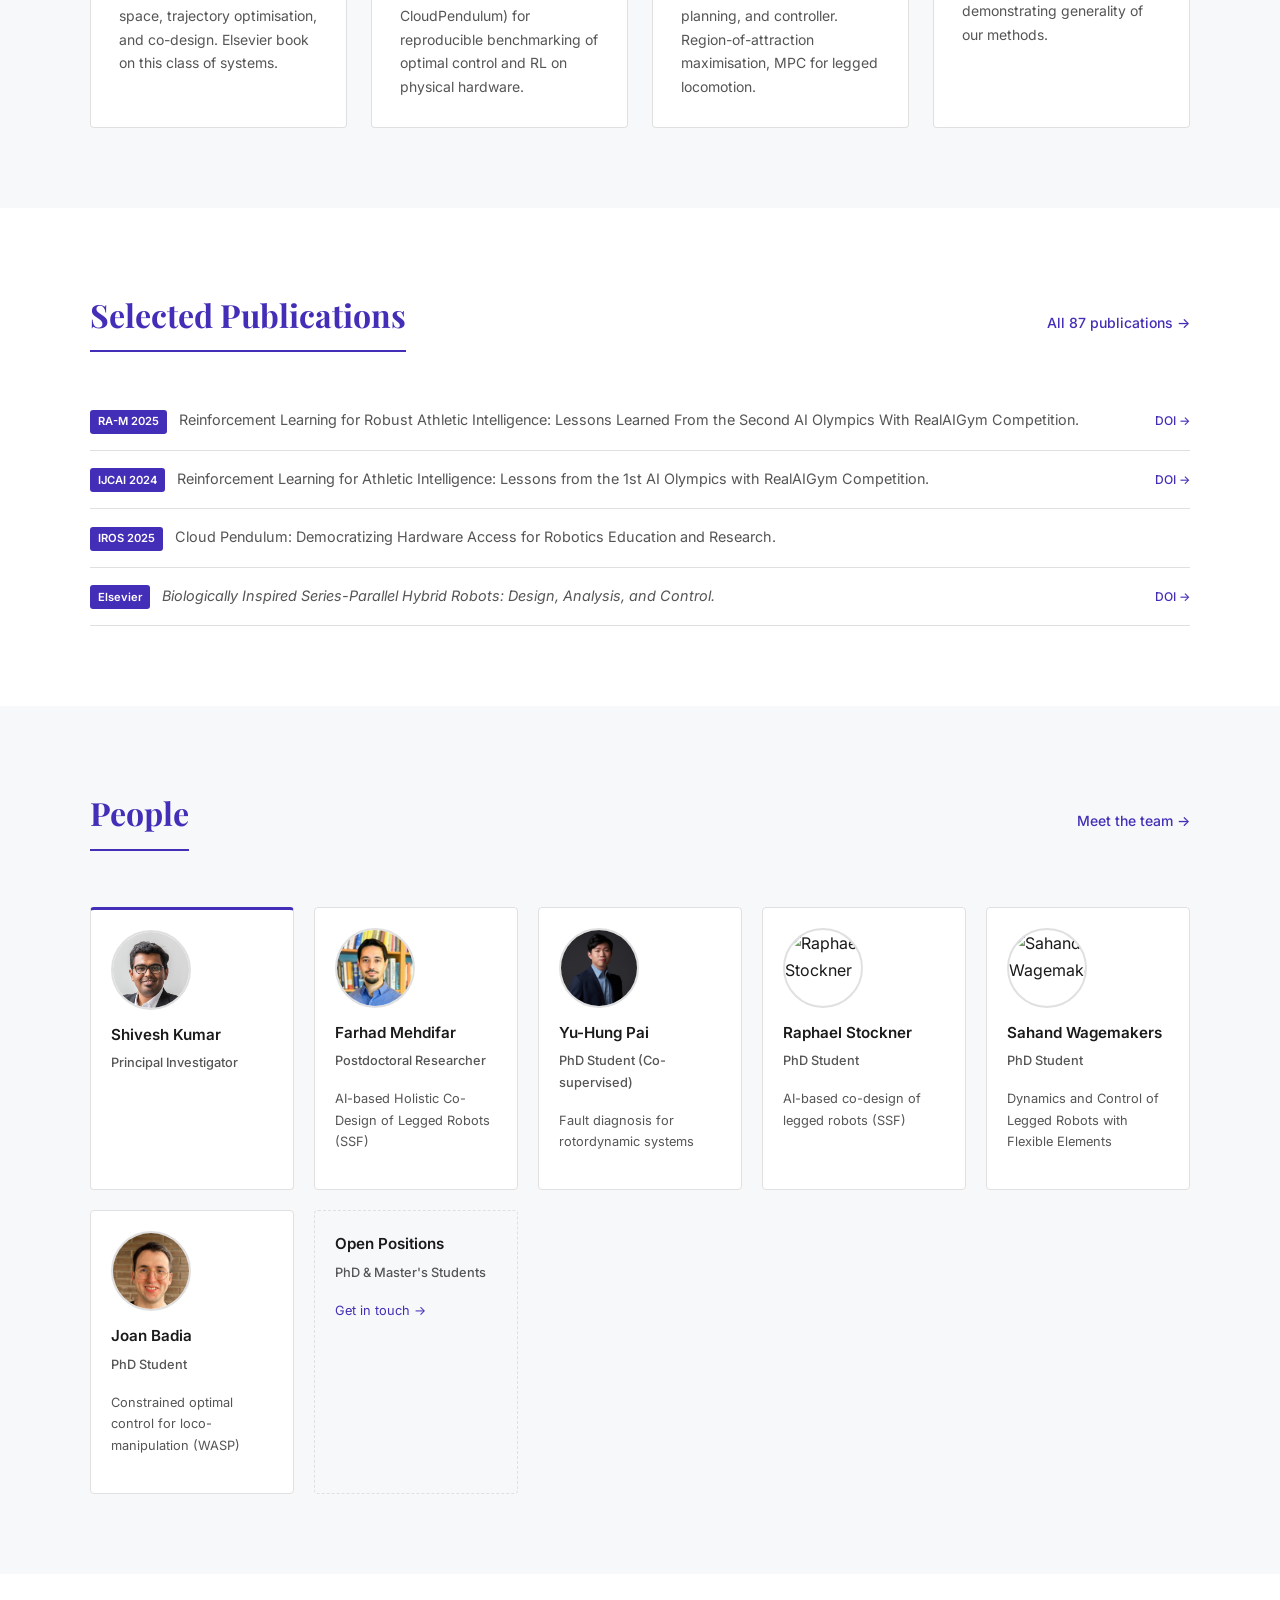
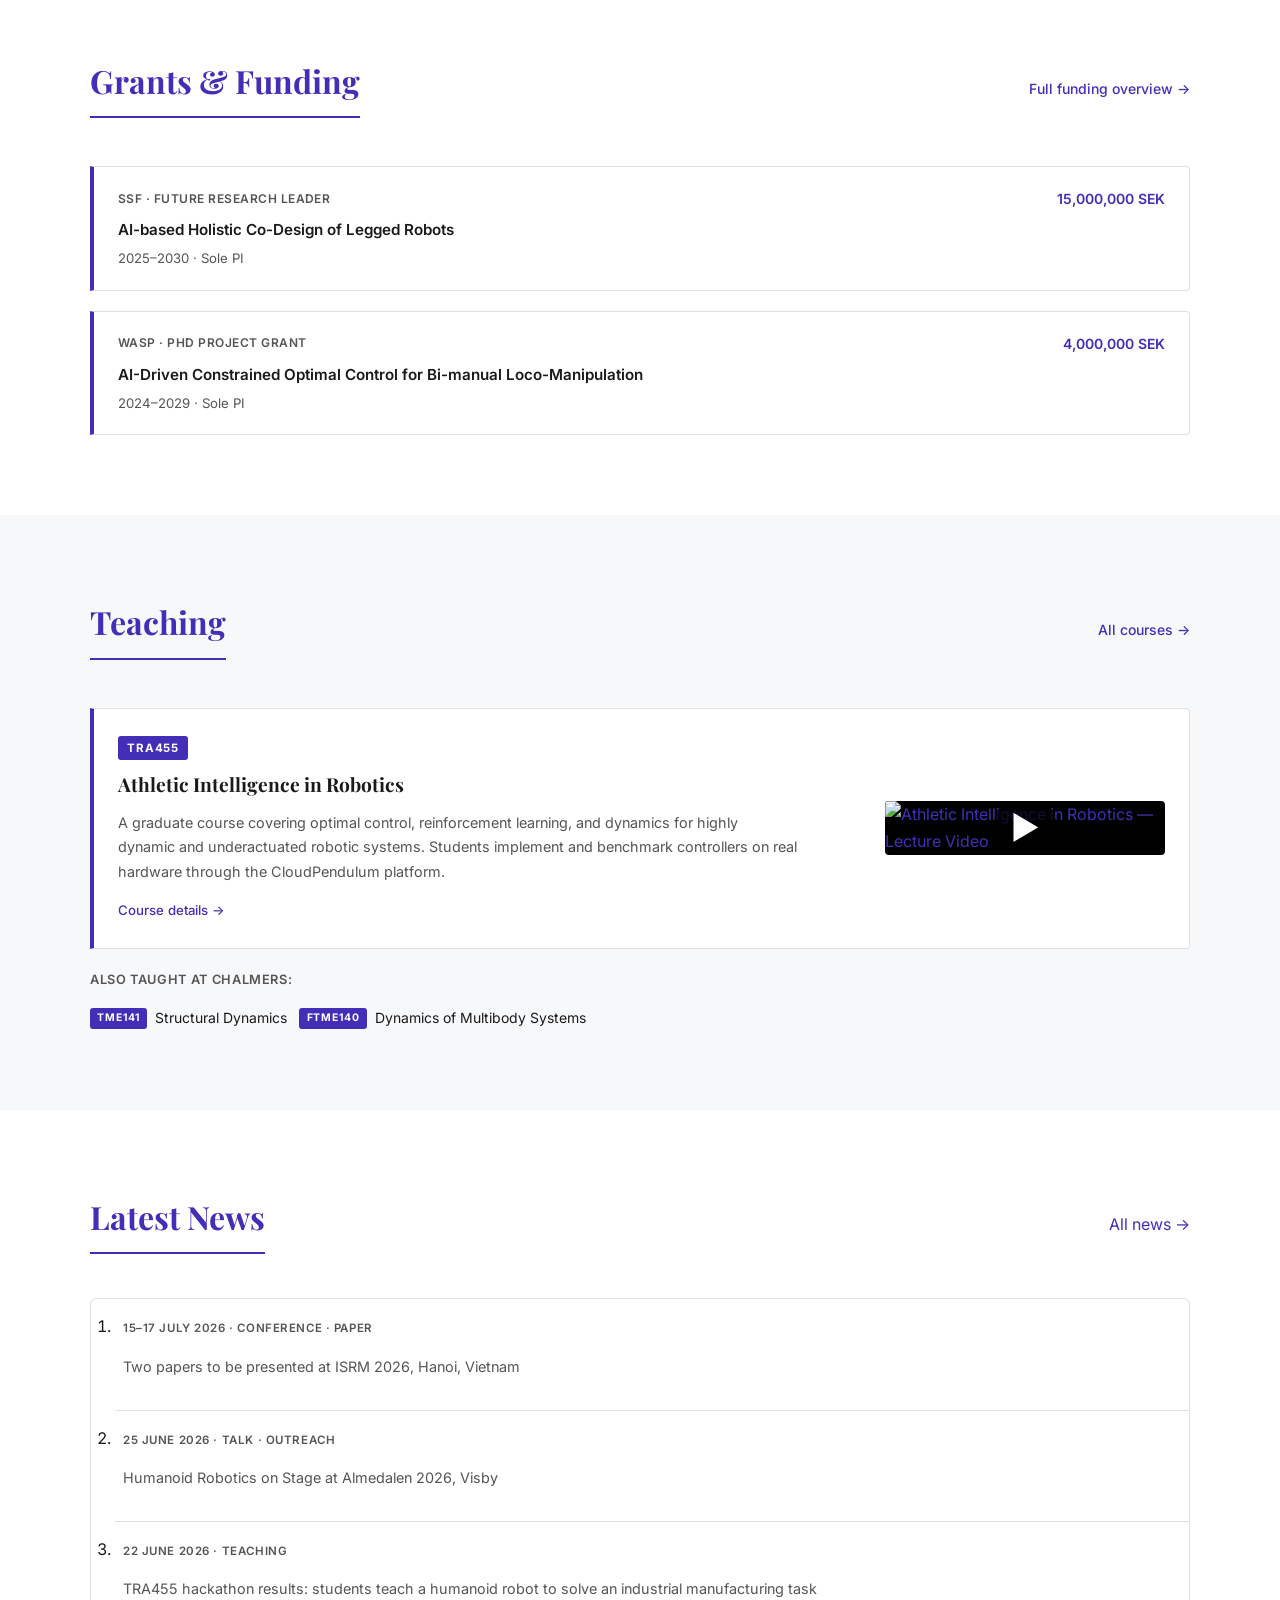
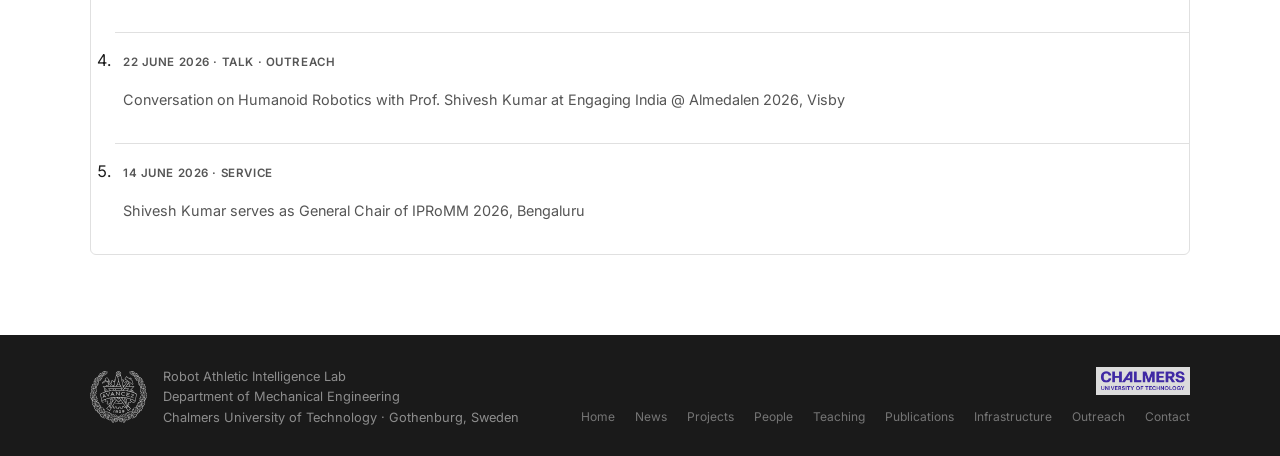
==== commit f846b944: "Deploy: Outreach page, sort bar, William, news updates Co-Authored-By: Claude Sonnet 4.6 <noreply@an" ====
--- a/index.html
+++ b/index.html
@@ -23,6 +23,7 @@
         <li><a href="teaching.html">Teaching</a></li>
         <li><a href="publications.html">Publications</a></li>
         <li><a href="infrastructure.html">Infrastructure</a></li>
+        <li><a href="outreach.html">Outreach</a></li>
         <li><a href="contact.html">Contact</a></li>
       </ul>
       <button class="nav-hamburger" aria-label="Toggle menu" onclick="this.classList.toggle('open');document.querySelector('nav ul').classList.toggle('open')"><span></span><span></span><span></span></button>
@@ -424,6 +425,7 @@
           <a href="teaching.html">Teaching</a>
           <a href="publications.html">Publications</a>
           <a href="infrastructure.html">Infrastructure</a>
+          <a href="outreach.html">Outreach</a>
           <a href="contact.html">Contact</a>
         </div>
       </div>
--- a/style.css
+++ b/style.css
@@ -822,6 +822,37 @@
   margin-bottom: 0.75rem;
 }
 
+/* ── SORT BAR (projects page) ───────────────────── */
+.sort-bar {
+  display: flex;
+  align-items: center;
+  gap: 0.5rem;
+  flex-wrap: wrap;
+  margin-bottom: 2rem;
+}
+.sort-label {
+  font-size: 0.8rem;
+  font-weight: 600;
+  text-transform: uppercase;
+  letter-spacing: 0.05em;
+  color: var(--muted);
+  margin-right: 0.25rem;
+}
+.sort-btn {
+  padding: 0.35rem 0.85rem;
+  border-radius: 20px;
+  font-size: 0.8rem;
+  font-weight: 500;
+  cursor: pointer;
+  border: 1.5px solid var(--border);
+  background: var(--white);
+  color: var(--muted);
+  transition: all 0.15s;
+  font-family: var(--font-sans);
+}
+.sort-btn:hover { border-color: var(--blue); color: var(--blue); }
+.sort-btn.active { background: var(--blue); border-color: var(--blue); color: #fff; }
+
 /* ── PUBLICATIONS PAGE ──────────────────────────── */
 .pub-filter-bar {
   display: flex;
@@ -914,6 +945,54 @@
 .alumni-list {
   list-style: none;
   border-top: 1px solid var(--border);
+}
+
+/* ── OUTREACH PAGE ───────────────────────────────── */
+.outreach-list {
+  list-style: none;
+  border-top: 1px solid var(--border);
+  margin-top: 1.25rem;
+}
+.outreach-list li {
+  display: grid;
+  grid-template-columns: 90px 1fr;
+  gap: 0.5rem 1.5rem;
+  padding: 0.65rem 0;
+  border-bottom: 1px solid var(--border);
+  font-size: 0.875rem;
+}
+.outreach-year {
+  font-weight: 600;
+  color: var(--blue);
+  white-space: nowrap;
+}
+.outreach-body { color: var(--text); }
+.outreach-body a { color: var(--blue); text-decoration: underline; }
+.outreach-body a:hover { color: var(--blue-dk); }
+.outreach-with-video { display: flex; gap: 1.5rem; align-items: stretch; overflow: hidden; }
+.outreach-with-video .outreach-list { min-width: 0; flex: 1; }
+.outreach-video-side {
+  width: 240px;
+  min-width: 240px;
+  flex-shrink: 0;
+  align-self: stretch;
+  position: relative;
+  border-radius: 4px;
+  overflow: hidden;
+  display: block;
+}
+.outreach-video-side img {
+  position: absolute;
+  inset: 0;
+  width: 100%;
+  height: 100%;
+  object-fit: contain;
+}
+.outreach-video-side .yt-play-btn {
+  position: absolute;
+  top: 50%;
+  left: 50%;
+  transform: translate(-50%, -50%);
 }
 
 .alumni-list li {
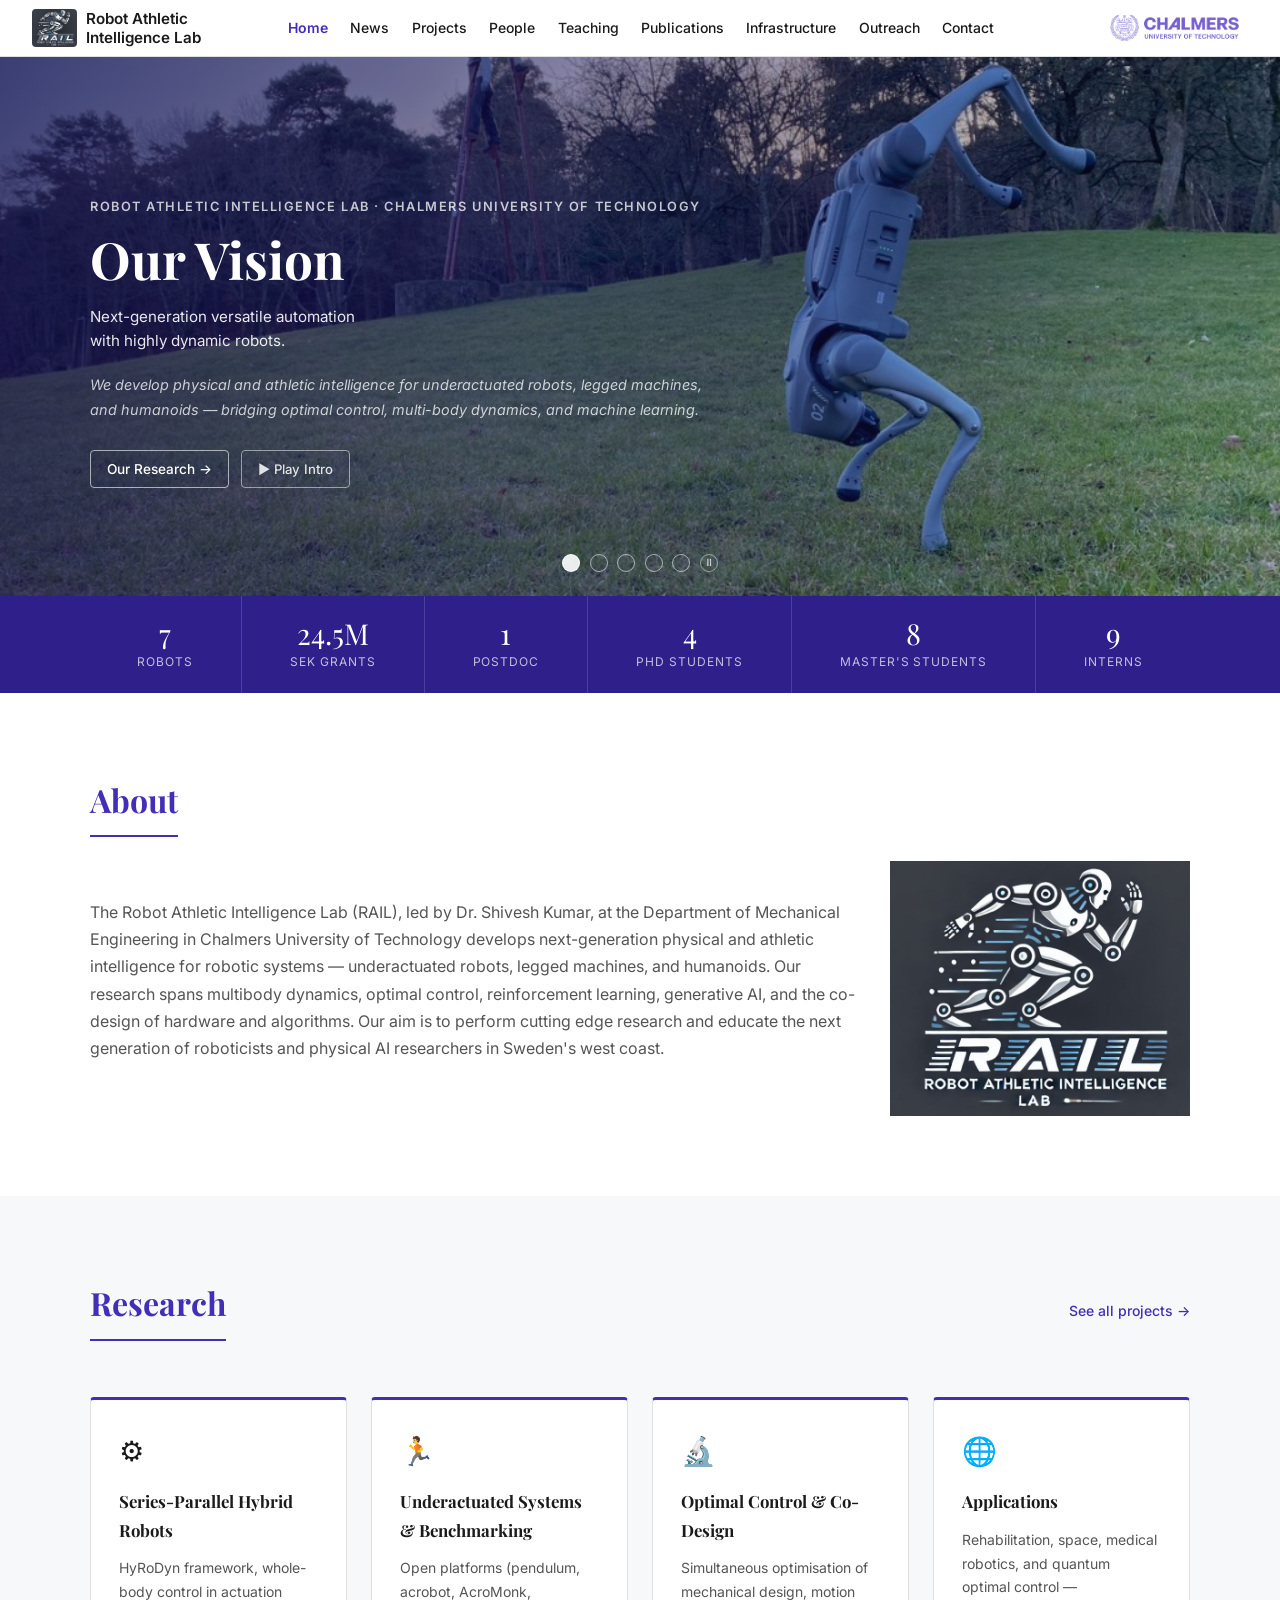
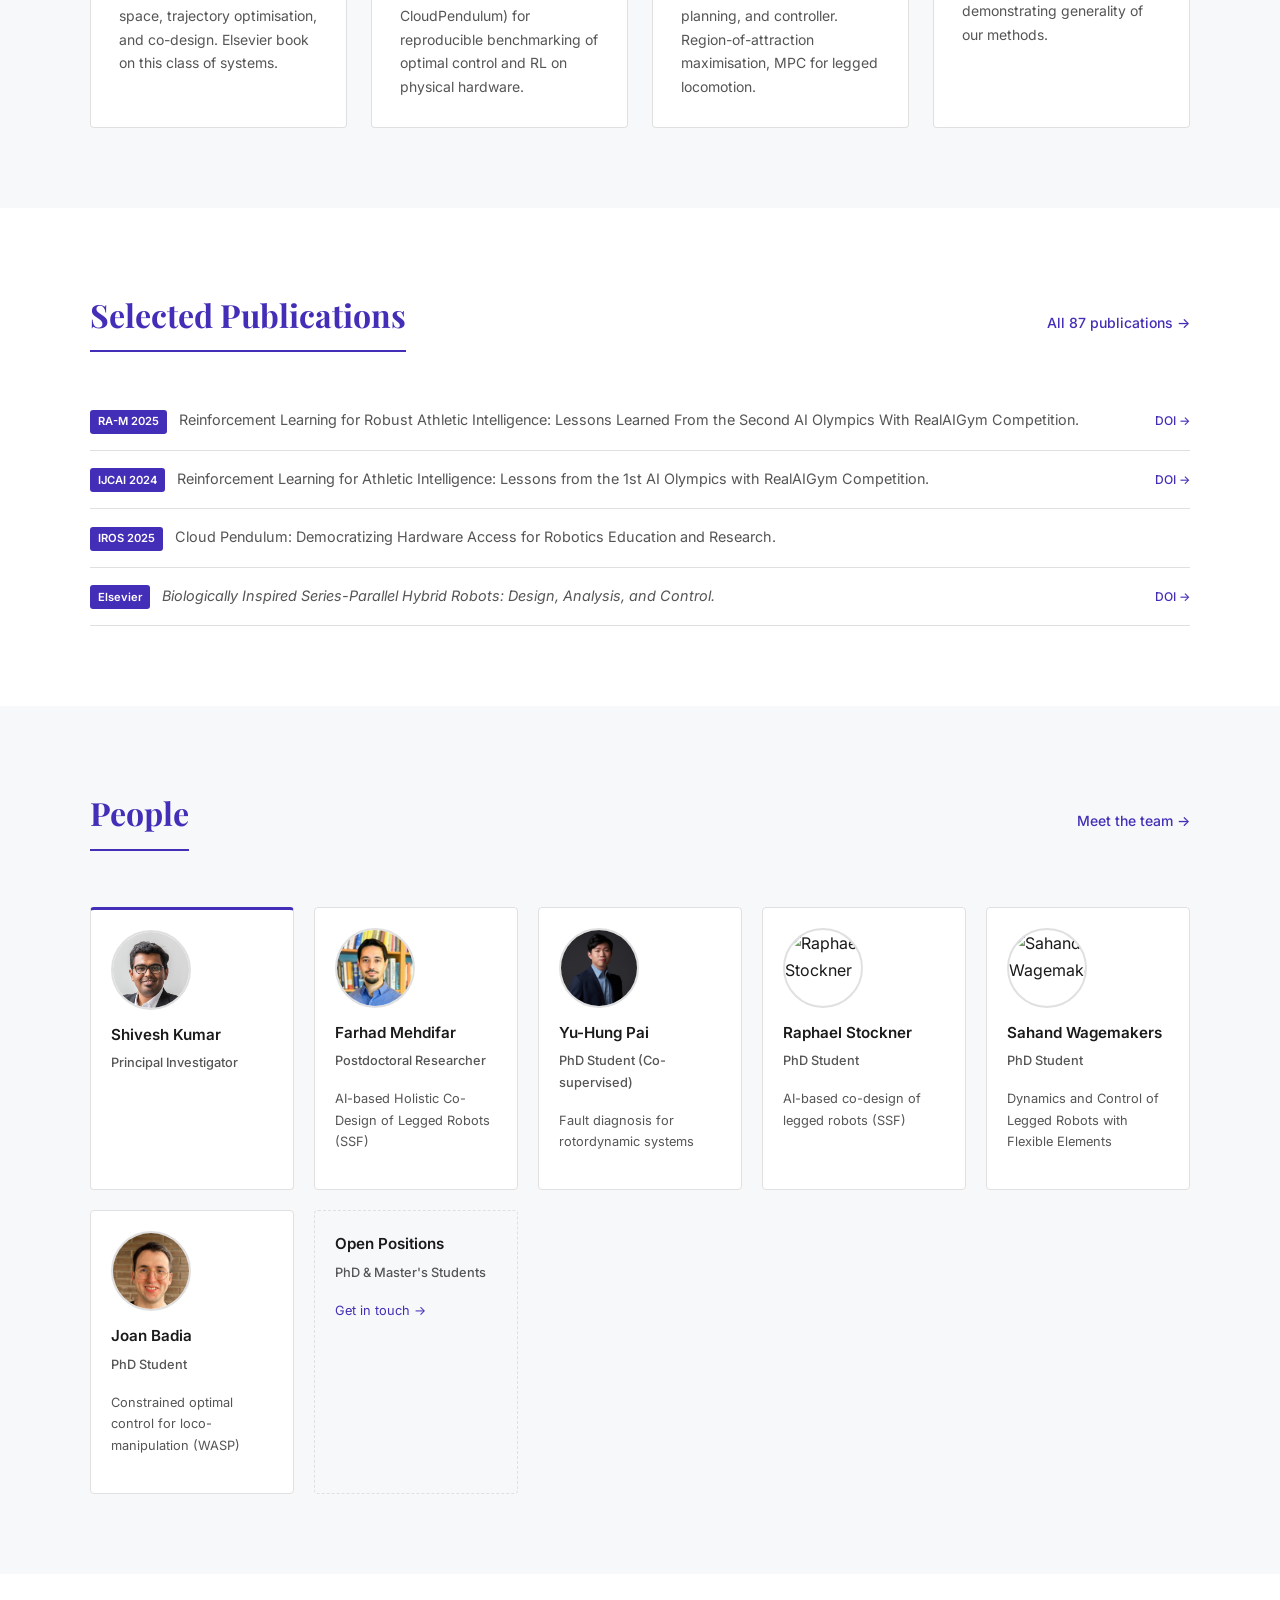
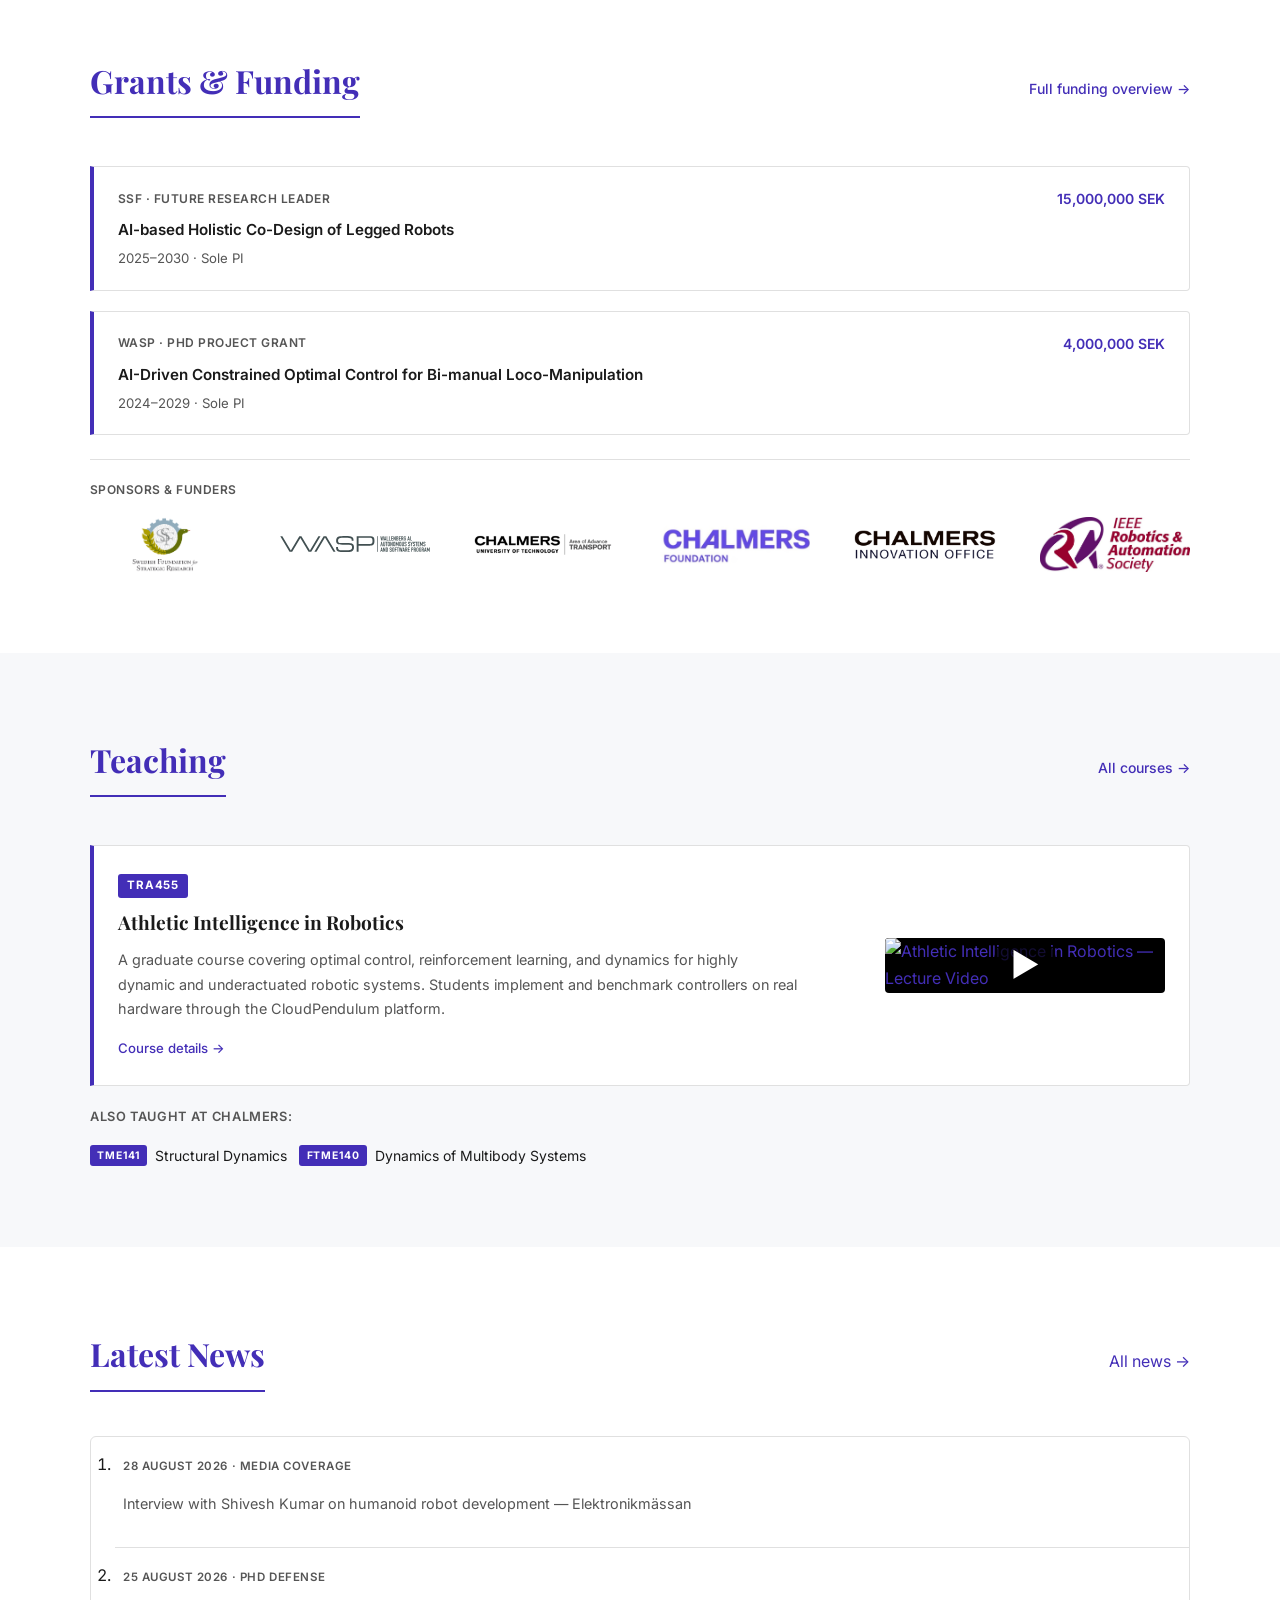
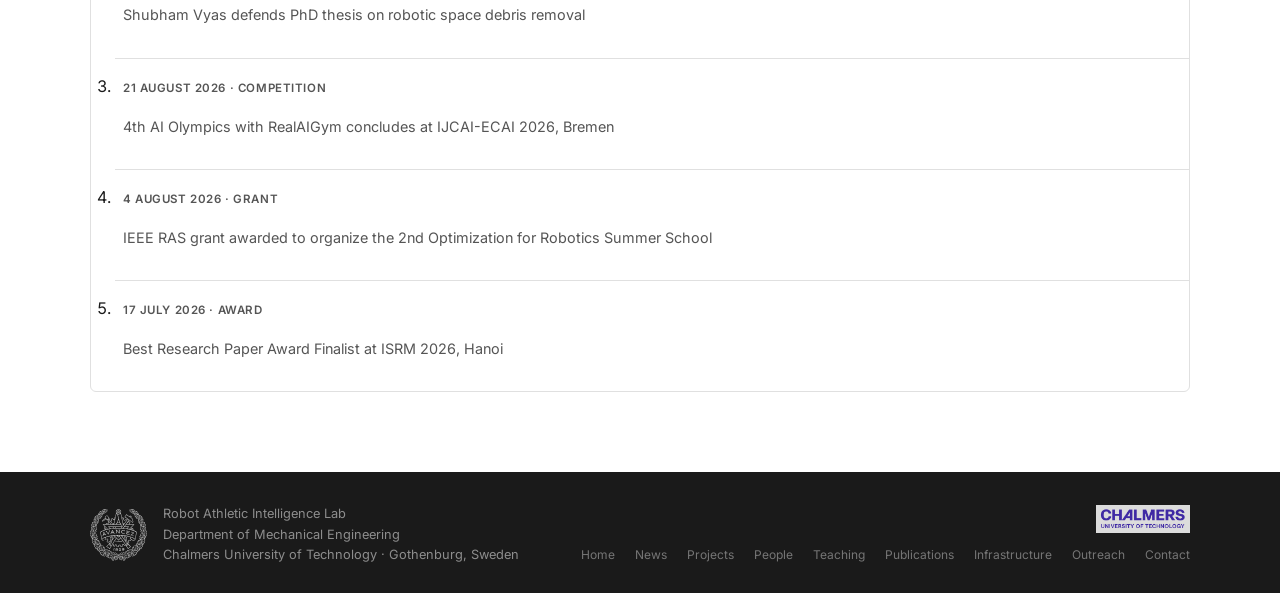
==== commit 4b06ee86: "Add sponsors/funders section and contact page address details - Sponsors & Funders logo strip on hom" ====
--- a/index.html
+++ b/index.html
@@ -356,6 +356,17 @@
           <p>2024–2029 · Sole PI</p>
         </div>
       </div>
+      <div class="sponsor-block">
+        <p class="sponsor-label">Sponsors &amp; Funders</p>
+        <div class="sponsor-strip">
+          <div class="sponsor-logo-box"><img src="assets/sponsors/ssf_gb_rgb.png" alt="Swedish Foundation for Strategic Research (SSF)" /></div>
+          <div class="sponsor-logo-box"><img src="assets/sponsors/wasp_logotype_grey.svg" alt="Wallenberg AI, Autonomous Systems and Software Program (WASP)" /></div>
+          <div class="sponsor-logo-box"><img src="assets/sponsors/aoa_transport.jpg" alt="Chalmers Area of Advance Transport" /></div>
+          <div class="sponsor-logo-box"><img src="assets/sponsors/chalmers_foundation.jpeg" alt="Chalmers Foundation" /></div>
+          <div class="sponsor-logo-box"><img src="assets/sponsors/chalmers_innovation_office.png" alt="Chalmers Innovation Office" /></div>
+          <div class="sponsor-logo-box"><img src="assets/sponsors/IEEE_RAS_logo.jpeg" alt="IEEE Robotics and Automation Society" /></div>
+        </div>
+      </div>
     </div>
   </section>
 
--- a/style.css
+++ b/style.css
@@ -463,6 +463,45 @@
 }
 
 .grant p { font-size: 0.825rem; color: var(--muted); margin: 0; }
+
+/* ── SPONSORS STRIP ─────────────────────────────── */
+.sponsor-block {
+  margin-top: 1.5rem;
+  padding-top: 1.25rem;
+  border-top: 1px solid var(--border);
+}
+
+.sponsor-label {
+  text-align: left;
+  font-size: 0.75rem;
+  font-weight: 600;
+  letter-spacing: 0.04em;
+  text-transform: uppercase;
+  color: var(--muted);
+  margin-bottom: 0.75rem;
+}
+
+.sponsor-strip {
+  display: flex;
+  flex-wrap: nowrap;
+  align-items: center;
+  gap: 2.5rem;
+}
+
+.sponsor-logo-box {
+  flex: 1;
+  min-width: 0;
+  height: 56px;
+  display: flex;
+  align-items: center;
+  justify-content: center;
+}
+
+.sponsor-logo-box img {
+  max-width: 100%;
+  max-height: 100%;
+  object-fit: contain;
+}
 
 /* Teaching preview on homepage */
 .course-code-badge {
@@ -1027,6 +1066,8 @@
     gap: 0.15rem;
   }
   .alumni-meta { text-align: left; }
+  .sponsor-strip { flex-wrap: wrap; justify-content: center; row-gap: 1.25rem; }
+  .sponsor-logo-box { flex: 0 1 100px; height: 40px; }
 }
 
 .pub-venue-upcoming {
@@ -1805,6 +1846,7 @@
   .project-entry-header { flex-direction: column; gap: 0.5rem; }
   .project-desc-row { flex-direction: column; }
   .project-photo { width: 100% !important; max-height: 220px; object-fit: cover; }
+  .project-desc-row iframe { width: 100% !important; }
   .project-meta-row { flex-direction: column; gap: 0.5rem; }
 
   /* Teaching */
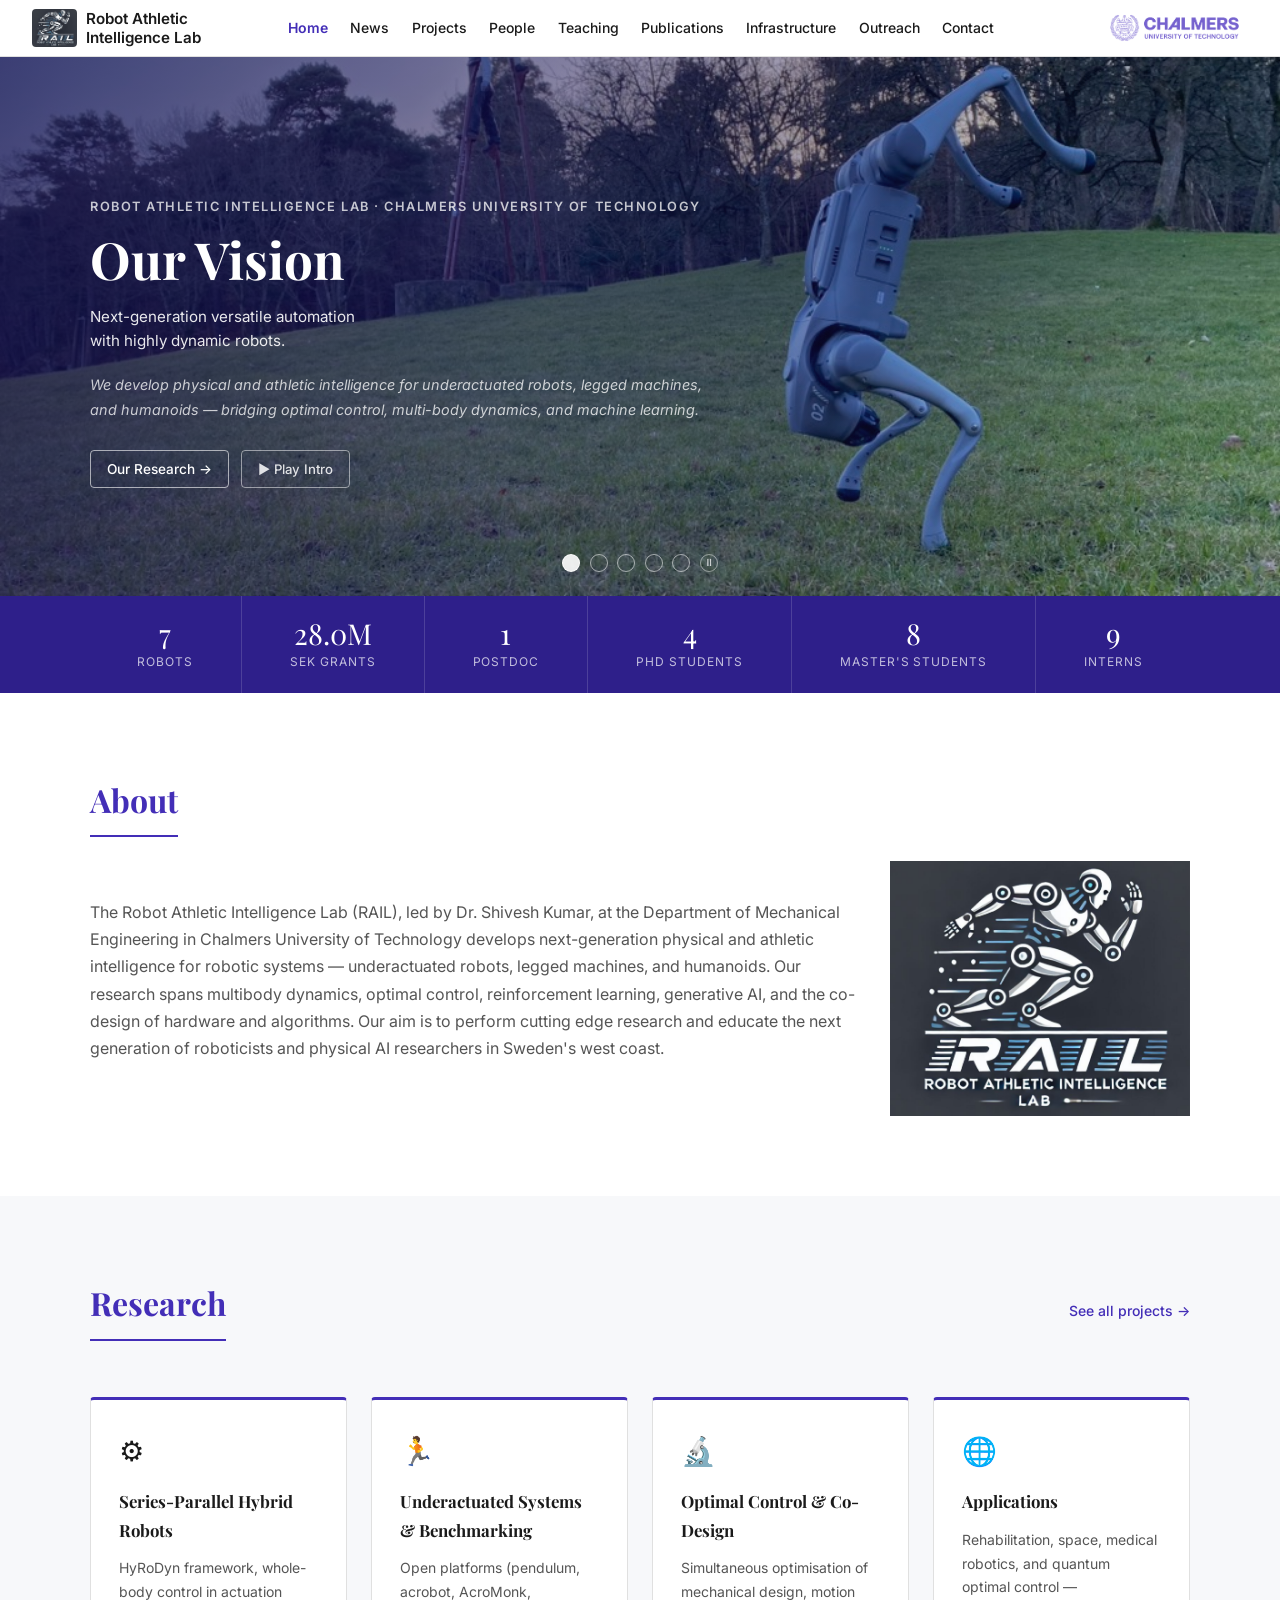
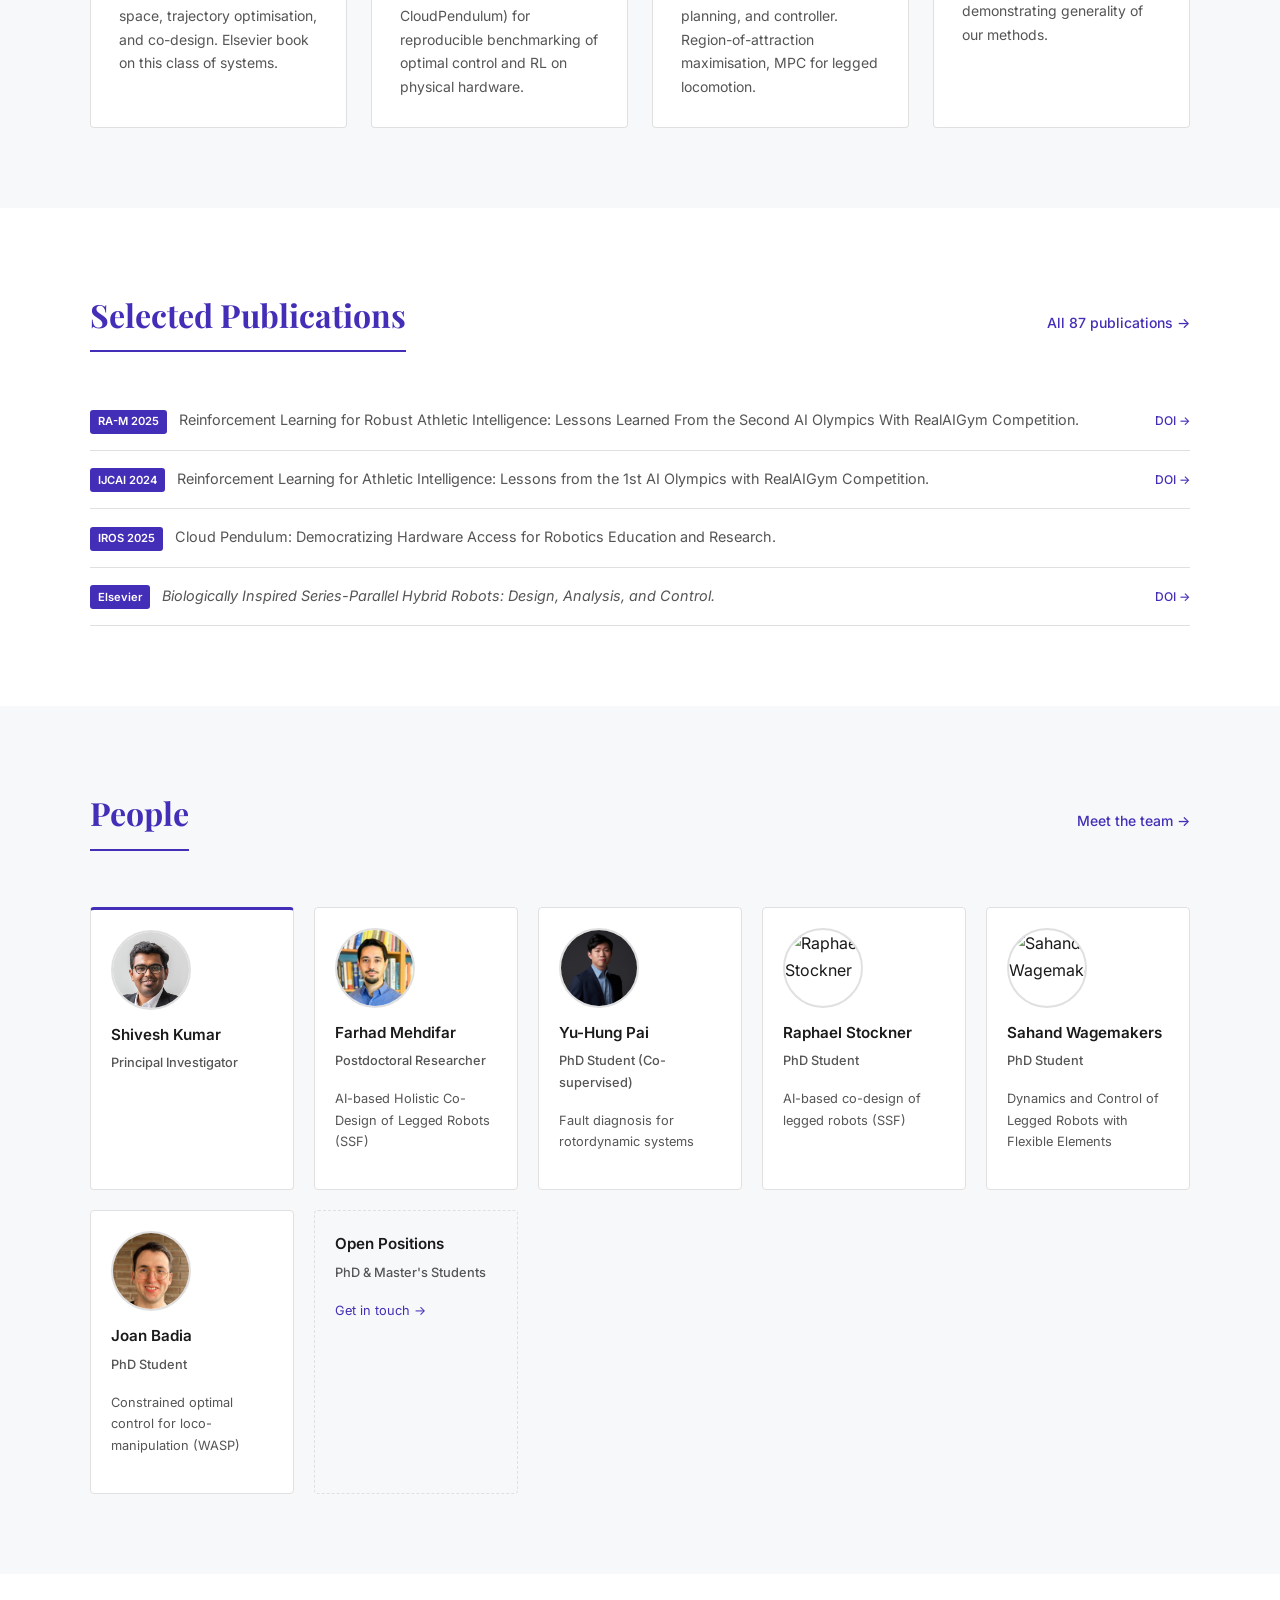
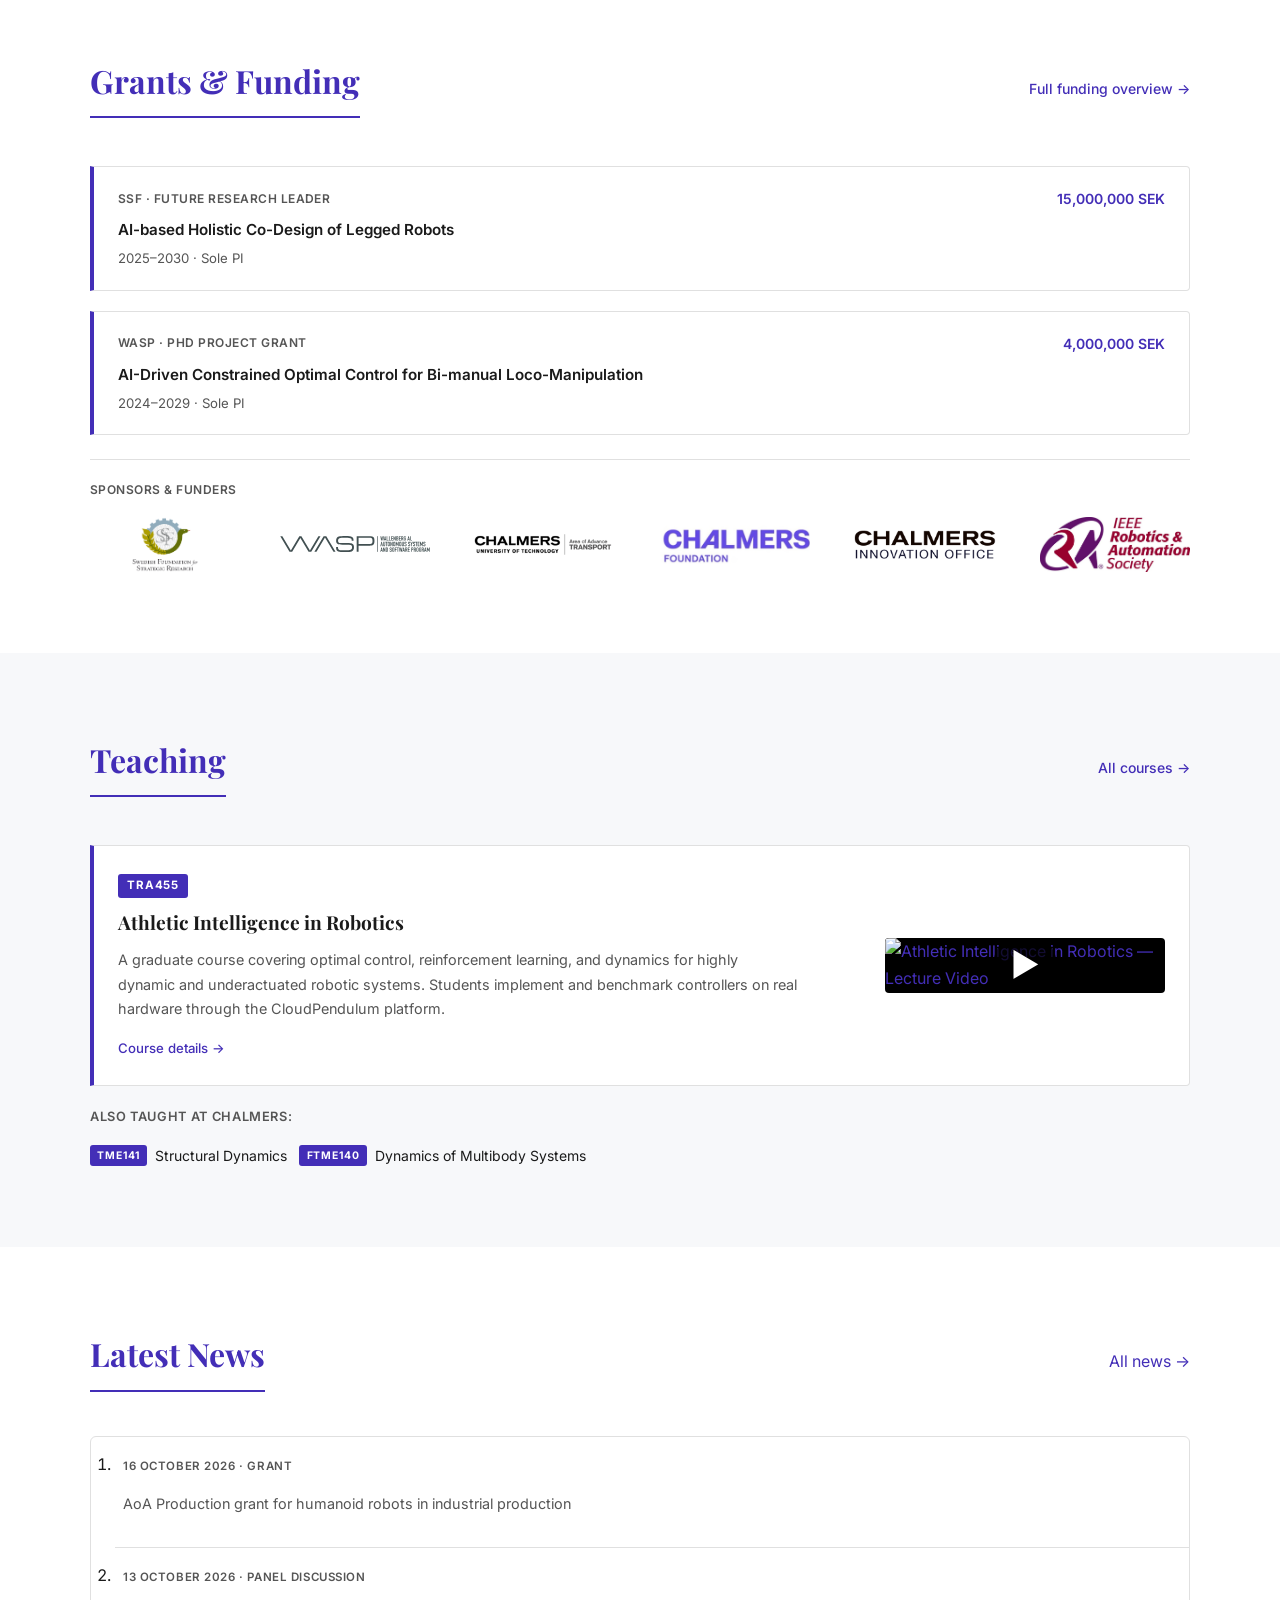
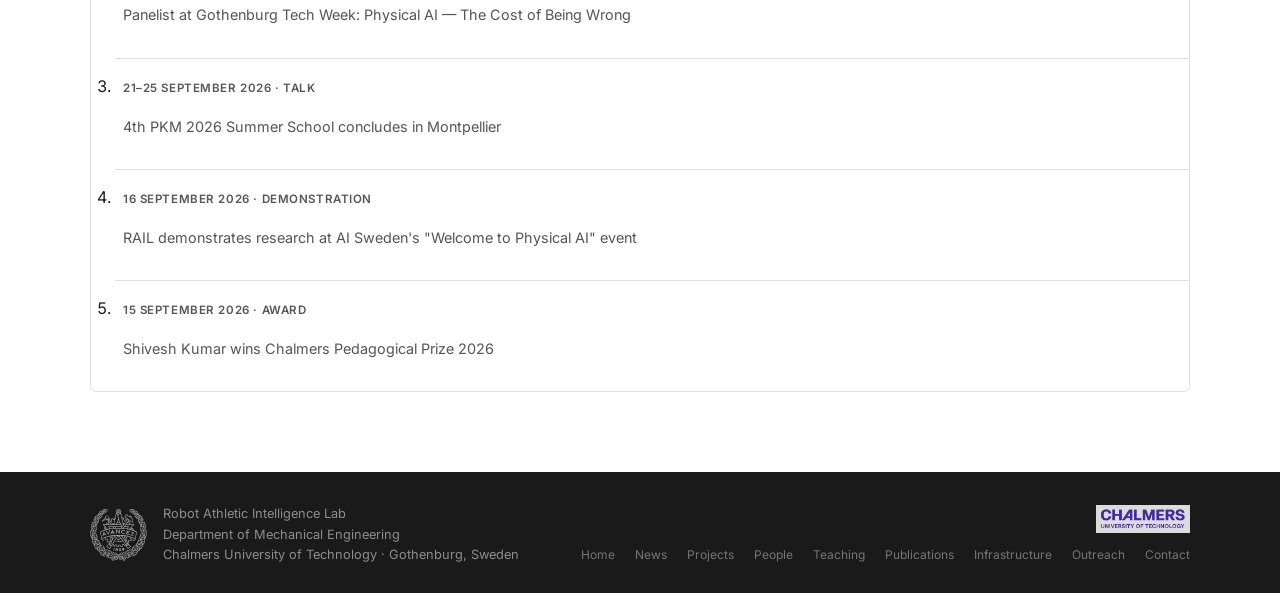
==== commit 58da2dc2: "Add AoA Production humanoid robots project and news item - Project: From Lab to Line (3.5M SEK, 2027" ====
--- a/index.html
+++ b/index.html
@@ -188,7 +188,7 @@
   <!-- STATS BAR -->
   <section class="stats-bar">
     <div class="stat"><span class="stat-num">7</span><span class="stat-label">Robots</span></div>
-    <div class="stat"><span class="stat-num">24.5M</span><span class="stat-label">SEK Grants</span></div>
+    <div class="stat"><span class="stat-num">28.0M</span><span class="stat-label">SEK Grants</span></div>
     <div class="stat"><span class="stat-num">1</span><span class="stat-label">Postdoc</span></div>
     <div class="stat"><span class="stat-num">4</span><span class="stat-label">PhD Students</span></div>
     <div class="stat"><span class="stat-num">8</span><span class="stat-label">Master's Students</span></div>
